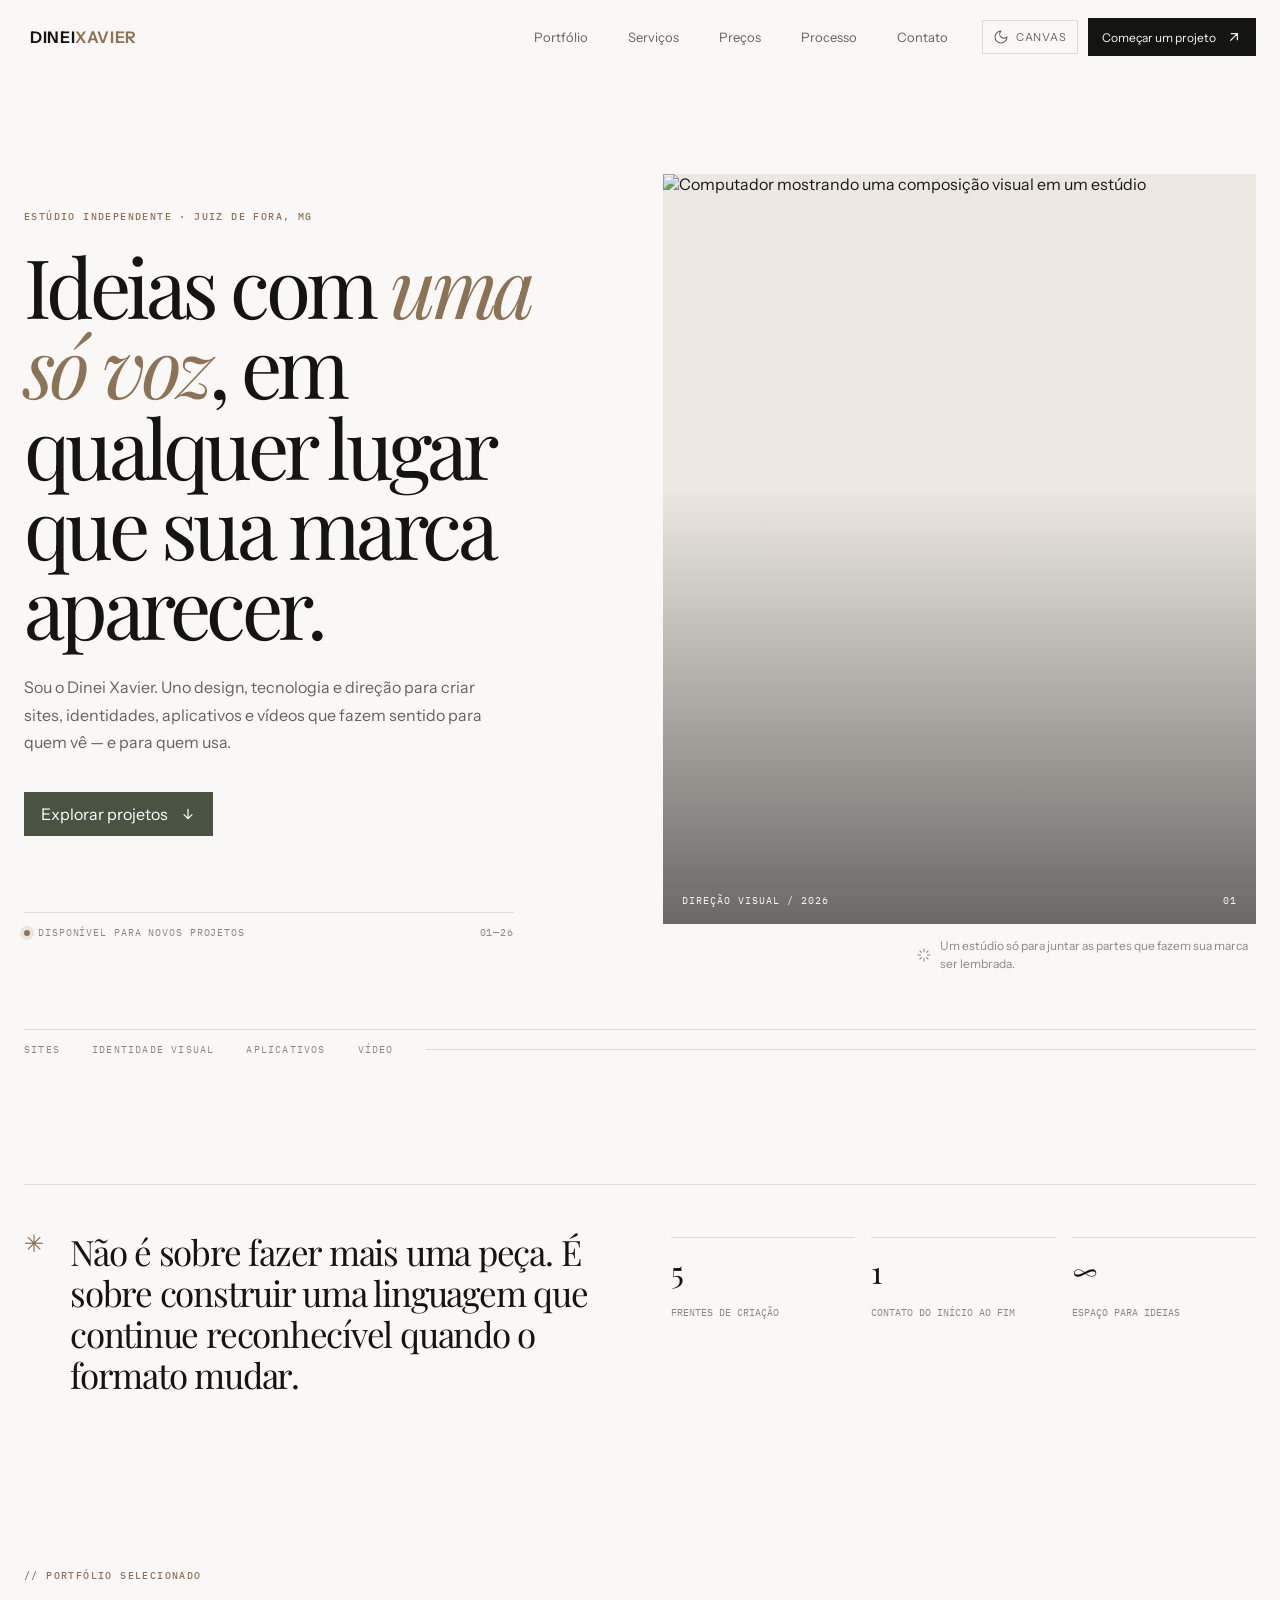
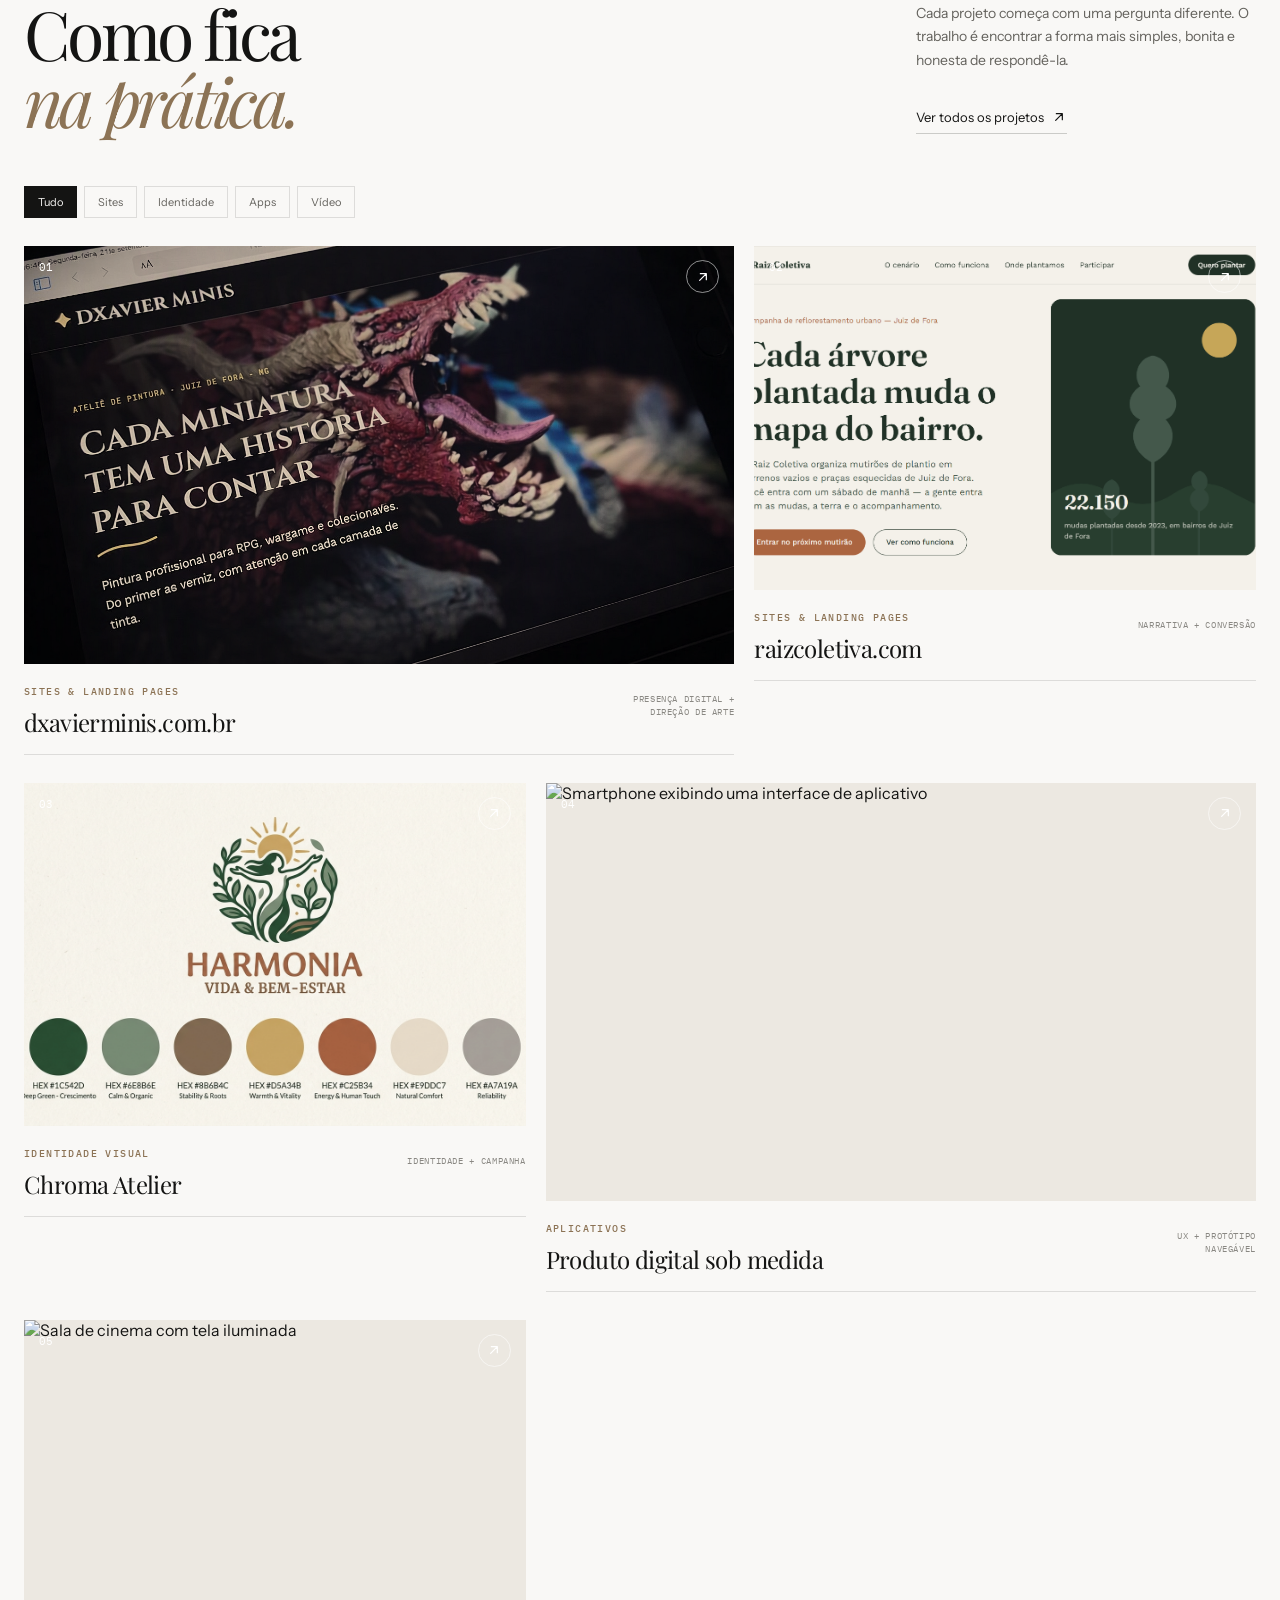
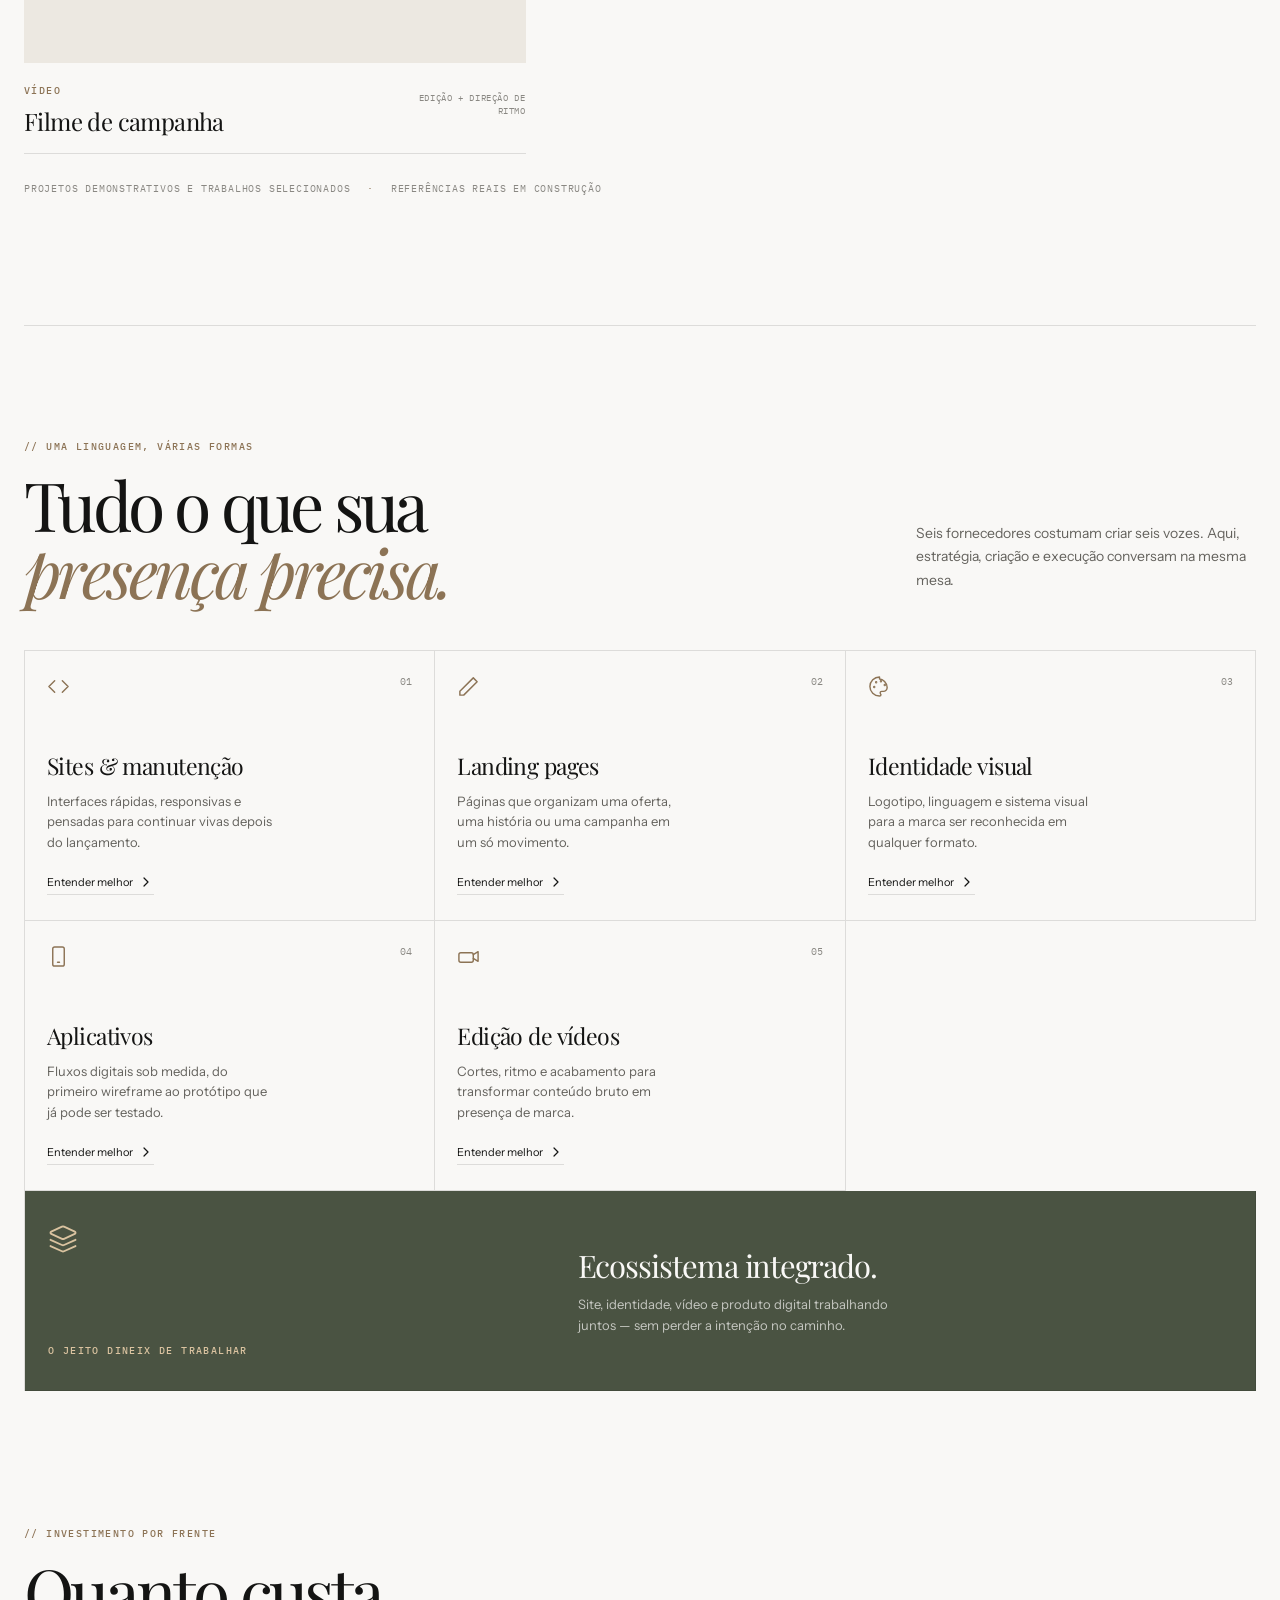
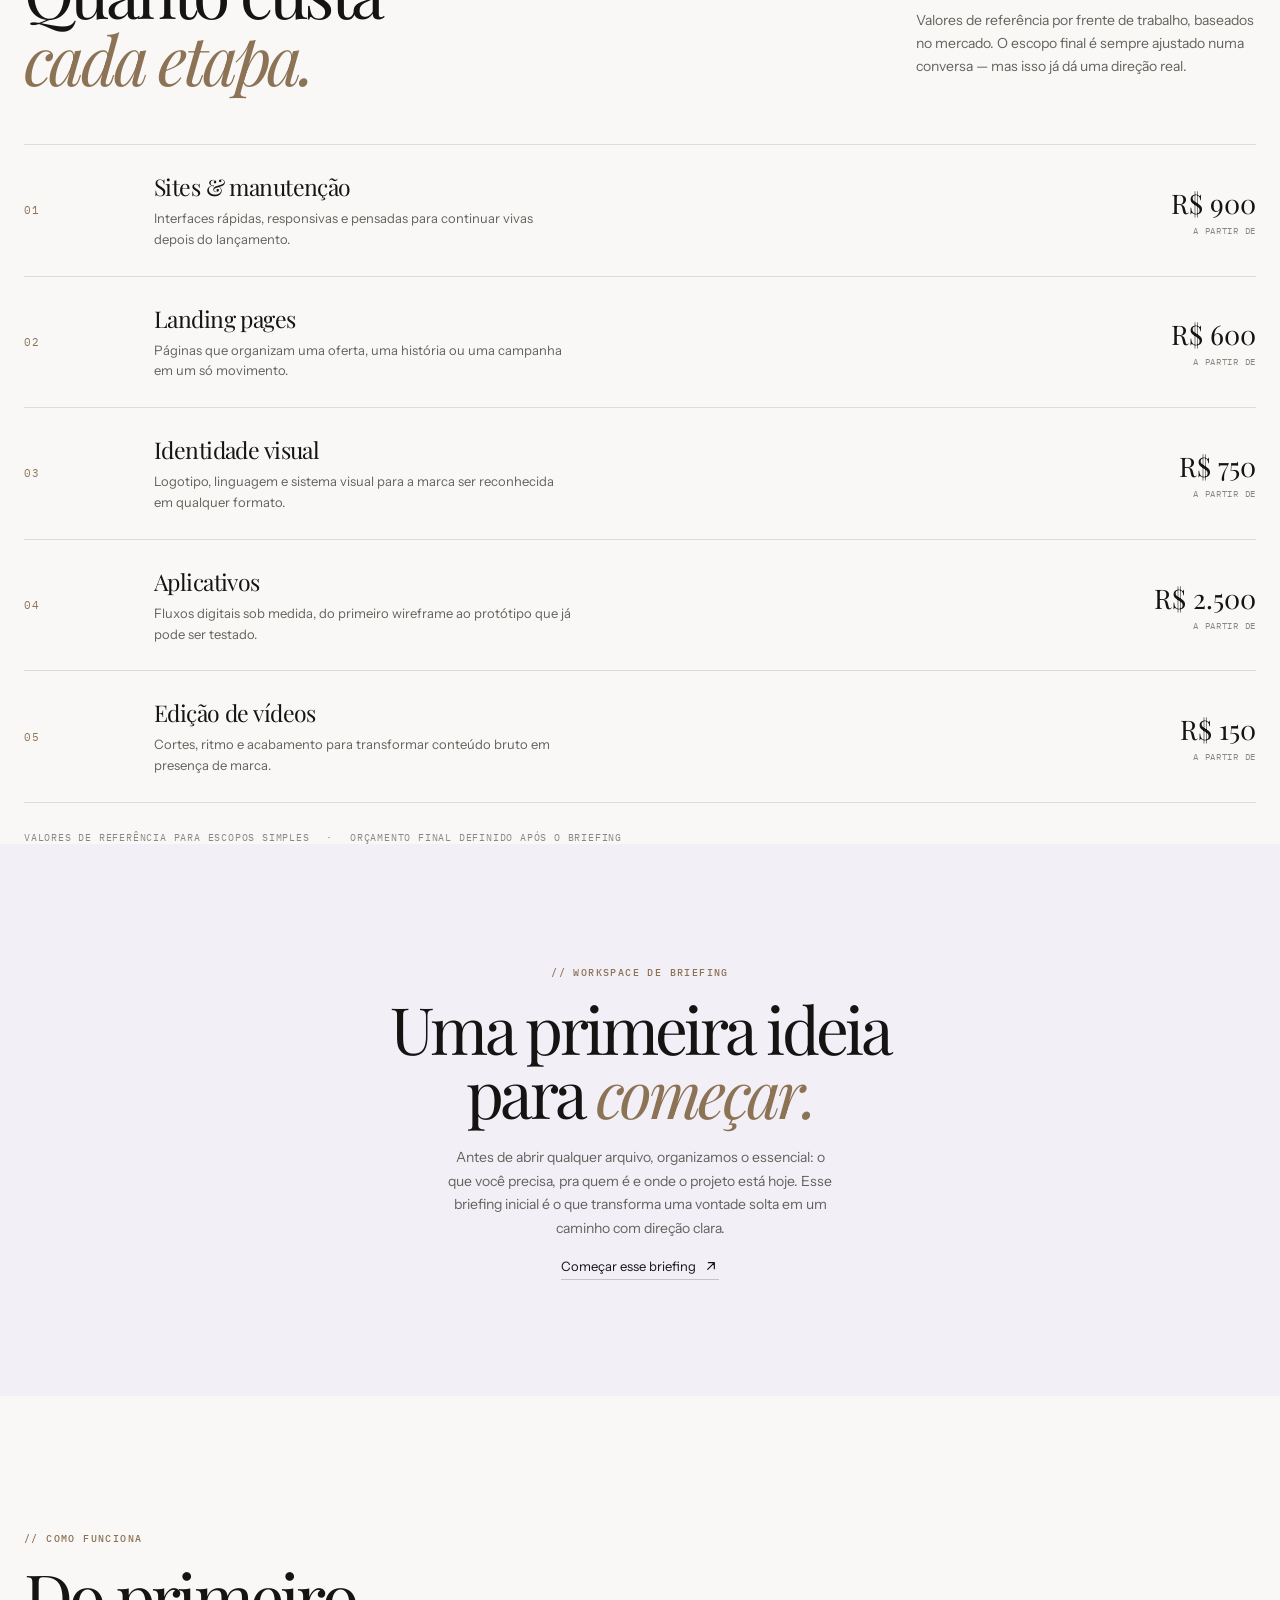
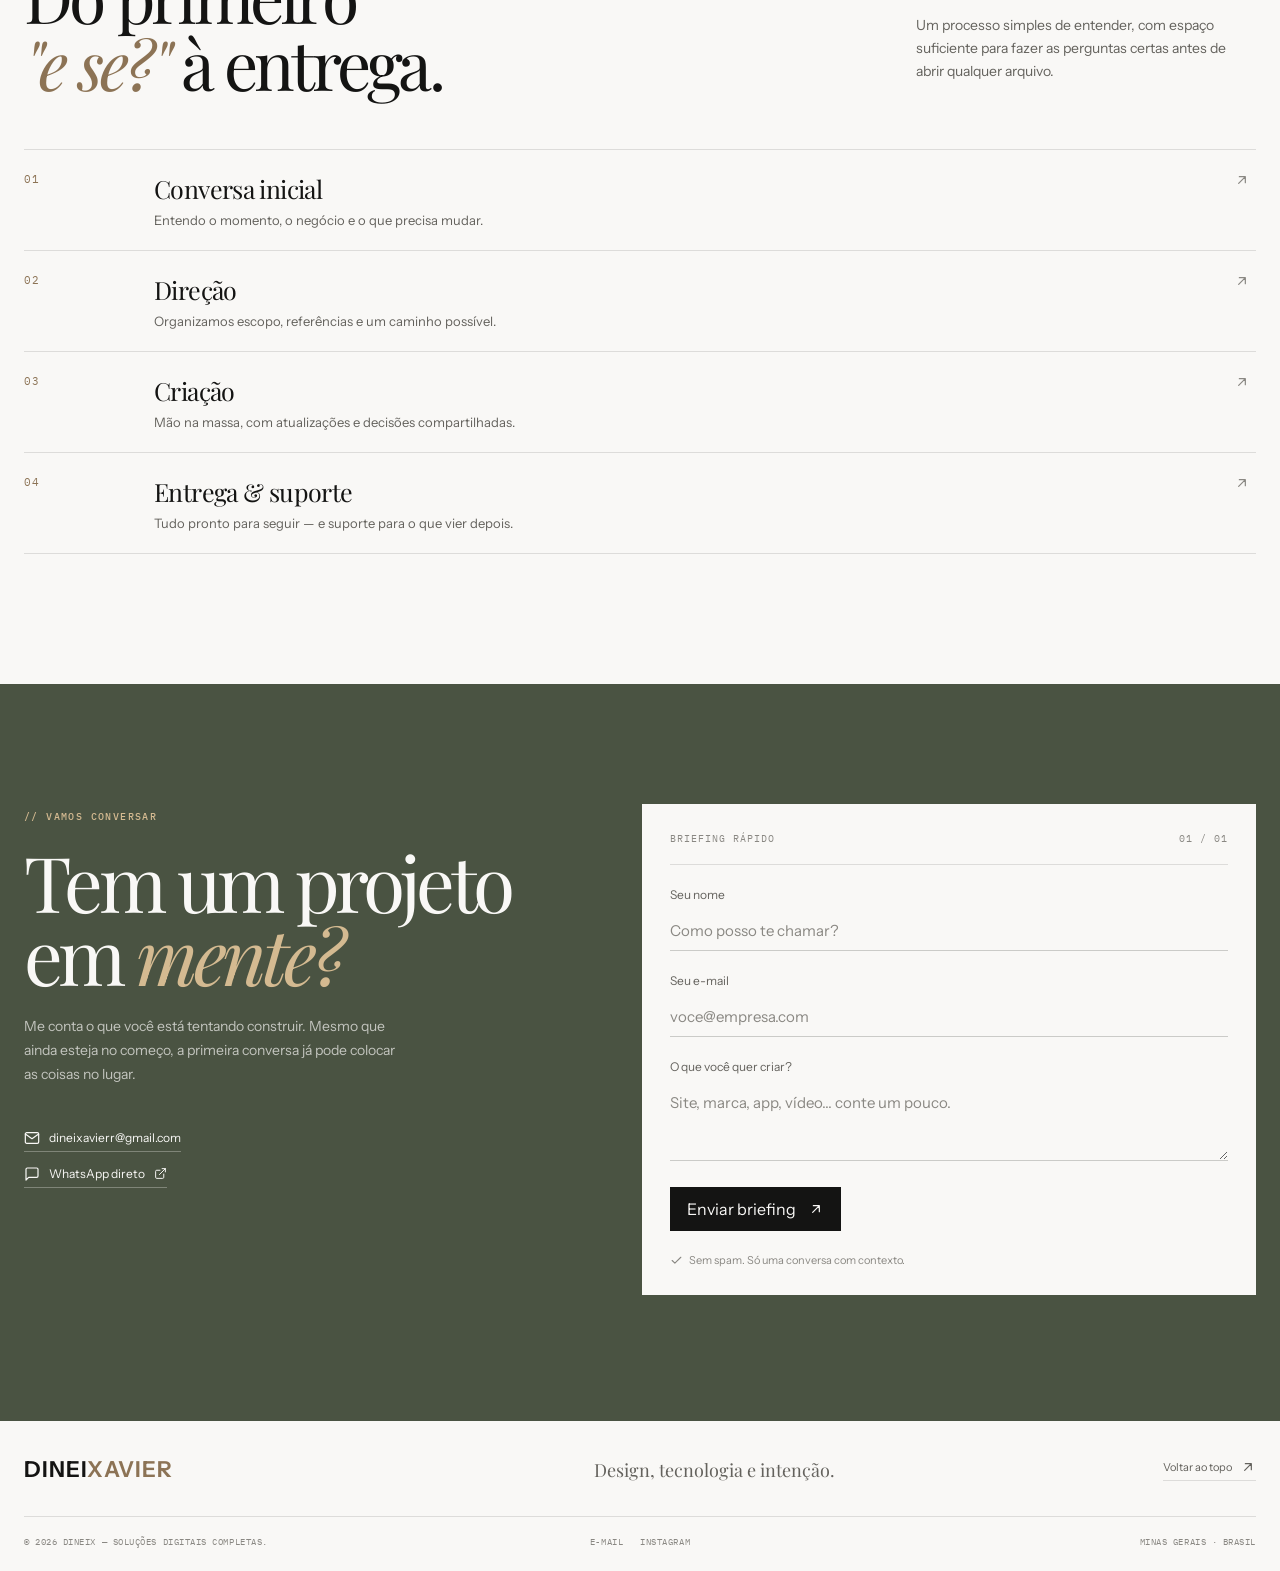
==== index.html @ 0c22b149 "add pricing section and update navigation" ====
<!doctype html>
<html lang="pt-BR">
<head>
  <meta charset="UTF-8" />
  <meta name="viewport" content="width=device-width, initial-scale=1.0" />
  <meta name="description" content="DINEIX — design, tecnologia e direção para marcas que querem uma só voz." />
  <title>DINEIX — Design, tecnologia e intenção</title>
  <link rel="preconnect" href="https://fonts.googleapis.com">
  <link rel="preconnect" href="https://fonts.gstatic.com" crossorigin>
  <link href="https://fonts.googleapis.com/css2?family=Playfair+Display:ital,wght@0,400..700;1,400..700&family=Instrument+Sans:wght@400..600&family=IBM+Plex+Mono:wght@400;500&display=swap" rel="stylesheet">
  <link rel="stylesheet" href="styles.css">
</head>
<body>

<div class="app-shell" id="app-shell" data-dark="false">

  <div class="toast-viewport" id="toast-viewport" aria-live="polite"></div>

  <header class="site-header" id="site-header">
    <div class="site-header-inner">
      <button class="brand-mark" data-scroll="inicio" aria-label="Voltar ao início">DINEI<span>XAVIER</span></button>

      <nav class="desktop-nav" aria-label="Navegação principal">
        <button data-scroll="portfolio">Portfólio</button>
        <button data-scroll="servicos">Serviços</button>
        <button data-scroll="precos">Preços</button>
        <button data-scroll="processo">Processo</button>
        <button data-scroll="contato">Contato</button>
      </nav>

      <div class="header-actions">
        <button class="theme-toggle" id="theme-toggle" aria-label="Alternar tema">
          <svg class="icon icon-moon" viewBox="0 0 24 24" fill="none" stroke="currentColor" stroke-width="1.6" stroke-linecap="round" stroke-linejoin="round"><path d="M12 3a6 6 0 0 0 9 9 9 9 0 1 1-9-9Z"/></svg>
          <svg class="icon icon-sun" viewBox="0 0 24 24" fill="none" stroke="currentColor" stroke-width="1.6" stroke-linecap="round" stroke-linejoin="round" hidden><circle cx="12" cy="12" r="4"/><path d="M12 2v2M12 20v2M4.9 4.9l1.4 1.4M17.7 17.7l1.4 1.4M2 12h2M20 12h2M4.9 19.1l1.4-1.4M17.7 6.3l1.4-1.4"/></svg>
          <span id="theme-label">Canvas</span>
        </button>
        <button class="header-cta" id="nav-cta-contact" data-scroll="contato">
          Começar um projeto
          <svg class="icon" viewBox="0 0 24 24" fill="none" stroke="currentColor" stroke-width="1.8" stroke-linecap="round" stroke-linejoin="round"><path d="M7 17 17 7M8 7h9v9"/></svg>
        </button>
        <button class="menu-toggle" id="menu-toggle" aria-expanded="false" aria-label="Abrir menu">
          <svg class="icon icon-menu" viewBox="0 0 24 24" fill="none" stroke="currentColor" stroke-width="1.8" stroke-linecap="round" stroke-linejoin="round"><path d="M4 6h16M4 12h16M4 18h16"/></svg>
          <svg class="icon icon-x" viewBox="0 0 24 24" fill="none" stroke="currentColor" stroke-width="1.8" stroke-linecap="round" stroke-linejoin="round" hidden><path d="M6 6l12 12M18 6 6 18"/></svg>
        </button>
      </div>
    </div>

    <nav class="mobile-nav" id="mobile-nav" hidden>
      <button data-scroll="portfolio">Portfólio</button>
      <button data-scroll="servicos">Serviços</button>
      <button data-scroll="precos">Preços</button>
      <button data-scroll="processo">Como funciona</button>
      <button data-scroll="contato">Contato</button>
    </nav>
  </header>

  <main>

    <!-- HERO -->
    <section class="hero-section" id="inicio">
      <div class="hero-grid">
        <div class="hero-copy reveal">
          <span class="section-kicker">Estúdio independente · Juiz de Fora, MG</span>
          <h1>Ideias com <em>uma só voz</em>, em qualquer lugar que sua marca aparecer.</h1>
          <p class="hero-lead">Sou o Dinei Xavier. Uno design, tecnologia e direção para criar sites, identidades, aplicativos e vídeos que fazem sentido para quem vê — e para quem usa.</p>
          <div class="hero-actions">
            <button class="button-primary" data-scroll="portfolio">
              Explorar projetos
              <svg class="icon" viewBox="0 0 24 24" fill="none" stroke="currentColor" stroke-width="1.8" stroke-linecap="round" stroke-linejoin="round"><path d="M12 5v14M6 13l6 6 6-6"/></svg>
            </button>
          </div>
          <div class="hero-meta">
            <div><span class="status-dot"></span>Disponível para novos projetos</div>
            <span>01—26</span>
          </div>
        </div>
        <div class="hero-visual reveal" style="transition-delay:.20s">
          <div class="visual-frame">
            <img src="https://images.pexels.com/photos/326514/pexels-photo-326514.jpeg?auto=compress&cs=tinysrgb&w=1600" alt="Computador mostrando uma composição visual em um estúdio">
            <div class="visual-overlay">
              <span>Direção visual / 2026</span>
              <span>01</span>
            </div>
          </div>
          <div class="hero-note">
            <svg class="icon" viewBox="0 0 24 24" fill="none" stroke="currentColor" stroke-width="1.6" stroke-linecap="round" stroke-linejoin="round"><path d="M12 3v4M12 17v4M3 12h4M17 12h4M6 6l2 2M16 16l2 2M18 6l-2 2M8 16l-2 2"/></svg>
            Um estúdio só para juntar as partes que fazem sua marca ser lembrada.
          </div>
        </div>
      </div>
      <div class="hero-bottom-line">
        <span>Sites</span><span>Identidade visual</span><span>Aplicativos</span><span>Vídeo</span>
        <span class="line-fill"></span>
      </div>
    </section>

    <!-- INTRO STRIP -->
    <section class="intro-strip">
      <div class="intro-statement reveal">
        <span class="statement-mark">✳</span>
        <p>Não é sobre fazer mais uma peça. É sobre construir uma linguagem que continue reconhecível quando o formato mudar.</p>
      </div>
      <div class="intro-facts reveal" style="transition-delay:.12s">
        <div><span>5</span> frentes de criação</div>
        <div><span>1</span> contato do início ao fim</div>
        <div><span>∞</span> espaço para ideias</div>
      </div>
    </section>

    <!-- PORTFÓLIO -->
    <section class="portfolio-section section-shell" id="portfolio">
      <div class="section-heading-row">
        <div class="reveal">
          <span class="section-kicker">// portfólio selecionado</span>
          <h2>Como fica<br><em>na prática.</em></h2>
        </div>
        <div class="section-heading-aside reveal" style="transition-delay:.4s">
          <p>Cada projeto começa com uma pergunta diferente. O trabalho é encontrar a forma mais simples, bonita e honesta de respondê-la.</p>
          <button class="text-action" id="portfolio-all-link">
            Ver todos os projetos
            <svg class="icon" viewBox="0 0 24 24" fill="none" stroke="currentColor" stroke-width="1.8" stroke-linecap="round" stroke-linejoin="round"><path d="M7 17 17 7M8 7h9v9"/></svg>
          </button>
        </div>
      </div>

      <div class="category-tabs" role="tablist" aria-label="Categorias do portfólio">
        <button class="is-active" data-category="all" role="tab" aria-selected="true">Tudo</button>
        <button data-category="sites" role="tab" aria-selected="false">Sites</button>
        <button data-category="identidade" role="tab" aria-selected="false">Identidade</button>
        <button data-category="apps" role="tab" aria-selected="false">Apps</button>
        <button data-category="video" role="tab" aria-selected="false">Vídeo</button>
      </div>

      <div class="portfolio-grid" id="portfolio-grid">

        <div class="portfolio-card-wrap portfolio-card-1 reveal" data-category="sites">
          <button class="portfolio-card"
            data-title="DXavier Minis" data-category-label="Sites & Landing Pages"
            data-summary="Uma vitrine digital com ritmo de galeria para um ateliê de pintura em miniatura."
            data-outcome="presença digital + direção de arte" data-number="01"
            data-image="imagens/site dxavierrminis.png"
            data-alt="site dxavierminis.com"
            data-link="https://www.dxavierminis.com.br">
            <div class="portfolio-image">
              <img src="imagens/imagem07.png" alt="site dxavierminis">
              <span class="portfolio-number">01</span>
              <span class="portfolio-open"><svg class="icon" viewBox="0 0 24 24" fill="none" stroke="currentColor" stroke-width="1.8" stroke-linecap="round" stroke-linejoin="round"><path d="M7 17 17 7M8 7h9v9"/></svg></span>
            </div>
            <div class="portfolio-card-info">
              <div><span class="card-eyebrow">Sites & Landing Pages</span><h3> <a href="https://www.dxavierminis.com.br" target="_blank">dxavierminis.com.br</a></h3></div>
              <p>presença digital + direção de arte</p>
            </div>
          </button>
        </div>

        <div class="portfolio-card-wrap portfolio-card-2 reveal" data-category="sites" style="transition-delay:.05s">
          <button class="portfolio-card"
            data-title="Raiz Coletiva" data-category-label="Sites & Landing Pages"
            data-summary="Campanha de reflorestamento urbano que organiza uma causa em uma ação clara."
            data-outcome="narrativa + conversão" data-number="02"
            data-image="imagens/imagem02.png"
            data-alt="Wireframe desenhado à mão sobre uma mesa"
            data-link="files/RAIZ_COLETIVA.html">
            <div class="portfolio-image">
              <img src="imagens/imagem02.png" alt="raiz coletiva">
              <span class="portfolio-number">02</span>
              <span class="portfolio-open"><svg class="icon" viewBox="0 0 24 24" fill="none" stroke="currentColor" stroke-width="1.8" stroke-linecap="round" stroke-linejoin="round"><path d="M7 17 17 7M8 7h9v9"/></svg></span>
            </div>
            <div class="portfolio-card-info">
              <div><span class="card-eyebrow">Sites & Landing Pages</span><h3> <a href="files/RAIZ_COLETIVA.html" target="_blank">raizcoletiva.com</a></h3></div>
              <p>narrativa + conversão</p>
            </div>
          </button>
        </div>

        <div class="portfolio-card-wrap portfolio-card-3 reveal" data-category="identidade" style="transition-delay:.1s">
          <button class="portfolio-card"
            data-title="Chroma Atelier" data-category-label="Identidade Visual"
            data-summary="Sistema de marca para um universo artesanal que precisava de cor, textura e direção."
            data-outcome="identidade + campanha" data-number="03"
            data-image="imagens/imagem04.jpg"
            data-alt="Mesa de trabalho com materiais de criação e paleta de cores">
            <div class="portfolio-image">
              <img src="imagens/imagem04.jpg" alt="Mesa de trabalho com materiais de criação e paleta de cores">
              <span class="portfolio-number">03</span>
              <span class="portfolio-open"><svg class="icon" viewBox="0 0 24 24" fill="none" stroke="currentColor" stroke-width="1.8" stroke-linecap="round" stroke-linejoin="round"><path d="M7 17 17 7M8 7h9v9"/></svg></span>
            </div>
            <div class="portfolio-card-info">
              <div><span class="card-eyebrow">Identidade Visual</span><h3>Chroma Atelier</h3></div>
              <p>identidade + campanha</p>
            </div>
          </button>
        </div>

        <div class="portfolio-card-wrap portfolio-card-4 reveal" data-category="apps" style="transition-delay:.15s">
          <button class="portfolio-card"
            data-title="Produto digital sob medida" data-category-label="Aplicativos"
            data-summary="Uma experiência mobile que transforma uma ideia em fluxo simples e possível de usar."
            data-outcome="UX + protótipo navegável" data-number="04"
            data-image="https://images.unsplash.com/photo-1512941937669-90a1b58e7e9c?auto=format&fit=crop&w=1400&q=85"
            data-alt="Smartphone exibindo uma interface de aplicativo">
            <div class="portfolio-image">
              <img src="https://images.unsplash.com/photo-1512941937669-90a1b58e7e9c?auto=format&fit=crop&w=1400&q=85" alt="Smartphone exibindo uma interface de aplicativo">
              <span class="portfolio-number">04</span>
              <span class="portfolio-open"><svg class="icon" viewBox="0 0 24 24" fill="none" stroke="currentColor" stroke-width="1.8" stroke-linecap="round" stroke-linejoin="round"><path d="M7 17 17 7M8 7h9v9"/></svg></span>
            </div>
            <div class="portfolio-card-info">
              <div><span class="card-eyebrow">Aplicativos</span><h3>Produto digital sob medida</h3></div>
              <p>UX + protótipo navegável</p>
            </div>
          </button>
        </div>

        <div class="portfolio-card-wrap portfolio-card-5 reveal" data-category="video" style="transition-delay:.2s">
          <button class="portfolio-card"
            data-title="Filme de campanha" data-category-label="Vídeo"
            data-summary="Edição com cadência editorial para apresentar uma marca sem parecer um anúncio."
            data-outcome="edição + direção de ritmo" data-number="05"
            data-image="https://images.unsplash.com/photo-1485846234645-a62644f84728?auto=format&fit=crop&w=1400&q=85"
            data-alt="Sala de cinema com tela iluminada">
            <div class="portfolio-image">
              <img src="https://images.unsplash.com/photo-1485846234645-a62644f84728?auto=format&fit=crop&w=1400&q=85" alt="Sala de cinema com tela iluminada">
              <span class="portfolio-number">05</span>
              <span class="portfolio-open"><svg class="icon" viewBox="0 0 24 24" fill="none" stroke="currentColor" stroke-width="1.8" stroke-linecap="round" stroke-linejoin="round"><path d="M7 17 17 7M8 7h9v9"/></svg></span>
            </div>
            <div class="portfolio-card-info">
              <div><span class="card-eyebrow">Vídeo</span><h3>Filme de campanha</h3></div>
              <p>edição + direção de ritmo</p>
            </div>
          </button>
        </div>

      </div>
      <div class="portfolio-footnote">Projetos demonstrativos e trabalhos selecionados <span>·</span> referências reais em construção</div>
    </section>

    <!-- SERVIÇOS -->
    <section class="services-section section-shell" id="servicos">
      <div class="section-heading-row services-heading">
        <div class="reveal">
          <span class="section-kicker">// uma linguagem, várias formas</span>
          <h2>Tudo o que sua<br><em>presença precisa.</em></h2>
        </div>
        <div class="section-heading-aside reveal" style="transition-delay:.1s">
          <p>Seis fornecedores costumam criar seis vozes. Aqui, estratégia, criação e execução conversam na mesma mesa.</p>
        </div>
      </div>

      <div class="services-grid">
        <div class="service-card">
          <div class="service-card-top">
            <svg class="icon icon-lg" viewBox="0 0 24 24" fill="none" stroke="currentColor" stroke-width="1.5" stroke-linecap="round" stroke-linejoin="round"><path d="m16 18 6-6-6-6M8 6l-6 6 6 6"/></svg>
            <span>01</span>
          </div>
          <h3>Sites & manutenção</h3>
          <p>Interfaces rápidas, responsivas e pensadas para continuar vivas depois do lançamento.</p>
          <button class="service-link">Entender melhor <svg class="icon" viewBox="0 0 24 24" fill="none" stroke="currentColor" stroke-width="1.8" stroke-linecap="round" stroke-linejoin="round"><path d="m9 6 6 6-6 6"/></svg></button>
        </div>
        <div class="service-card">
          <div class="service-card-top">
            <svg class="icon icon-lg" viewBox="0 0 24 24" fill="none" stroke="currentColor" stroke-width="1.5" stroke-linecap="round" stroke-linejoin="round"><path d="m17 3 4 4L7 21H3v-4Z"/></svg>
            <span>02</span>
          </div>
          <h3>Landing pages</h3>
          <p>Páginas que organizam uma oferta, uma história ou uma campanha em um só movimento.</p>
          <button class="service-link">Entender melhor <svg class="icon" viewBox="0 0 24 24" fill="none" stroke="currentColor" stroke-width="1.8" stroke-linecap="round" stroke-linejoin="round"><path d="m9 6 6 6-6 6"/></svg></button>
        </div>
        <div class="service-card">
          <div class="service-card-top">
            <svg class="icon icon-lg" viewBox="0 0 24 24" fill="none" stroke="currentColor" stroke-width="1.5" stroke-linecap="round" stroke-linejoin="round"><circle cx="13.5" cy="6.5" r=".5"/><circle cx="17.5" cy="10.5" r=".5"/><circle cx="8.5" cy="7.5" r=".5"/><circle cx="6.5" cy="12.5" r=".5"/><path d="M12 2a10 10 0 1 0 0 20c1 0 1.5-.5 1.5-1.3 0-.4-.15-.7-.4-1a1.9 1.9 0 0 1-.4-1.1c0-.8.7-1.5 1.6-1.5H16a4 4 0 0 0 4-4c0-5-4.5-9-8-9Z"/></svg>
            <span>03</span>
          </div>
          <h3>Identidade visual</h3>
          <p>Logotipo, linguagem e sistema visual para a marca ser reconhecida em qualquer formato.</p>
          <button class="service-link">Entender melhor <svg class="icon" viewBox="0 0 24 24" fill="none" stroke="currentColor" stroke-width="1.8" stroke-linecap="round" stroke-linejoin="round"><path d="m9 6 6 6-6 6"/></svg></button>
        </div>
        <div class="service-card">
          <div class="service-card-top">
            <svg class="icon icon-lg" viewBox="0 0 24 24" fill="none" stroke="currentColor" stroke-width="1.5" stroke-linecap="round" stroke-linejoin="round"><rect x="6" y="2" width="12" height="20" rx="2"/><path d="M11 18h2"/></svg>
            <span>04</span>
          </div>
          <h3>Aplicativos</h3>
          <p>Fluxos digitais sob medida, do primeiro wireframe ao protótipo que já pode ser testado.</p>
          <button class="service-link">Entender melhor <svg class="icon" viewBox="0 0 24 24" fill="none" stroke="currentColor" stroke-width="1.8" stroke-linecap="round" stroke-linejoin="round"><path d="m9 6 6 6-6 6"/></svg></button>
        </div>
        <div class="service-card">
          <div class="service-card-top">
            <svg class="icon icon-lg" viewBox="0 0 24 24" fill="none" stroke="currentColor" stroke-width="1.5" stroke-linecap="round" stroke-linejoin="round"><path d="M4 8h11a2 2 0 0 1 2 2v6a2 2 0 0 1-2 2H4a2 2 0 0 1-2-2v-6a2 2 0 0 1 2-2Z"/><path d="m17 10 5-3v10l-5-3"/></svg>
            <span>05</span>
          </div>
          <h3>Edição de vídeos</h3>
          <p>Cortes, ritmo e acabamento para transformar conteúdo bruto em presença de marca.</p>
          <button class="service-link">Entender melhor <svg class="icon" viewBox="0 0 24 24" fill="none" stroke="currentColor" stroke-width="1.8" stroke-linecap="round" stroke-linejoin="round"><path d="m9 6 6 6-6 6"/></svg></button>
        </div>

        <div class="ecosystem-card">
          <div>
            <svg class="icon icon-xl" viewBox="0 0 24 24" fill="none" stroke="currentColor" stroke-width="1.5" stroke-linecap="round" stroke-linejoin="round"><path d="m12.83 2.18a2 2 0 0 0-1.66 0L2.6 6.08a1 1 0 0 0 0 1.83l8.58 3.91a2 2 0 0 0 1.66 0l8.58-3.9a1 1 0 0 0 0-1.83Z"/><path d="m22 17.65-9.17 4.16a2 2 0 0 1-1.66 0L2 17.65M22 12.65l-9.17 4.16a2 2 0 0 1-1.66 0L2 12.65"/></svg>
            <span class="card-eyebrow">O jeito DINEIX de trabalhar</span>
          </div>
          <div>
            <h3>Ecossistema integrado.</h3>
            <p>Site, identidade, vídeo e produto digital trabalhando juntos — sem perder a intenção no caminho.</p>
          </div>
        </div>
      </div>
    </section>

    <!-- PREÇOS -->
    <section class="pricing-section section-shell" id="precos">
      <div class="section-heading-row">
        <div class="reveal">
          <span class="section-kicker">// investimento por frente</span>
          <h2>Quanto custa<br><em>cada etapa.</em></h2>
        </div>
        <div class="section-heading-aside reveal" style="transition-delay:.1s">
          <p>Valores de referência por frente de trabalho, baseados no mercado. O escopo final é sempre ajustado numa conversa — mas isso já dá uma direção real.</p>
        </div>
      </div>
      <div class="pricing-list">
        <div class="pricing-item reveal">
          <span class="pricing-number">01</span>
          <div><h3>Sites & manutenção</h3><p>Interfaces rápidas, responsivas e pensadas para continuar vivas depois do lançamento.</p></div>
          <div class="pricing-value"><strong>R$ 900</strong><span>a partir de</span></div>
        </div>
        <div class="pricing-item reveal" style="transition-delay:.05s">
          <span class="pricing-number">02</span>
          <div><h3>Landing pages</h3><p>Páginas que organizam uma oferta, uma história ou uma campanha em um só movimento.</p></div>
          <div class="pricing-value"><strong>R$ 600</strong><span>a partir de</span></div>
        </div>
        <div class="pricing-item reveal" style="transition-delay:.1s">
          <span class="pricing-number">03</span>
          <div><h3>Identidade visual</h3><p>Logotipo, linguagem e sistema visual para a marca ser reconhecida em qualquer formato.</p></div>
          <div class="pricing-value"><strong>R$ 750</strong><span>a partir de</span></div>
        </div>
        <div class="pricing-item reveal" style="transition-delay:.15s">
          <span class="pricing-number">04</span>
          <div><h3>Aplicativos</h3><p>Fluxos digitais sob medida, do primeiro wireframe ao protótipo que já pode ser testado.</p></div>
          <div class="pricing-value"><strong>R$ 2.500</strong><span>a partir de</span></div>
        </div>
        <div class="pricing-item reveal" style="transition-delay:.2s">
          <span class="pricing-number">05</span>
          <div><h3>Edição de vídeos</h3><p>Cortes, ritmo e acabamento para transformar conteúdo bruto em presença de marca.</p></div>
          <div class="pricing-value"><strong>R$ 150</strong><span>a partir de</span></div>
        </div>
      </div>
      <div class="portfolio-footnote">Valores de referência para escopos simples <span>·</span> orçamento final definido após o briefing</div>
    </section>

    <!-- WORKSPACE / BRIEFING -->
    <section class="workspace-section" id="workspace">
      <div class="workspace-shell section-shell">
        <div class="workspace-copy">
          <span class="section-kicker">// workspace de briefing</span>
          <h2>Uma primeira ideia<br>para <em>começar.</em></h2>
          <p>Antes de abrir qualquer arquivo, organizamos o essencial: o que você precisa, pra quem é e onde o projeto está hoje. Esse briefing inicial é o que transforma uma vontade solta em um caminho com direção clara.</p>
          <button class="text-action" data-scroll="contato">
            Começar esse briefing
            <svg class="icon" viewBox="0 0 24 24" fill="none" stroke="currentColor" stroke-width="1.8" stroke-linecap="round" stroke-linejoin="round"><path d="M7 17 17 7M8 7h9v9"/></svg>
          </button>
        </div>
      </div>
    </section>

    <!-- PROCESSO -->
    <section class="process-section section-shell" id="processo">
      <div class="section-heading-row">
        <div class="reveal">
          <span class="section-kicker">// como funciona</span>
          <h2>Do primeiro<br><em>"e se?"</em> à entrega.</h2>
        </div>
        <div class="section-heading-aside reveal" style="transition-delay:.1s">
          <p>Um processo simples de entender, com espaço suficiente para fazer as perguntas certas antes de abrir qualquer arquivo.</p>
        </div>
      </div>
      <div class="process-list">
        <div class="process-item reveal">
          <span class="process-number">01</span>
          <div><h3>Conversa inicial</h3><p>Entendo o momento, o negócio e o que precisa mudar.</p></div>
          <svg class="icon" viewBox="0 0 24 24" fill="none" stroke="currentColor" stroke-width="1.8" stroke-linecap="round" stroke-linejoin="round"><path d="M7 17 17 7M8 7h9v9"/></svg>
        </div>
        <div class="process-item reveal" style="transition-delay:.07s">
          <span class="process-number">02</span>
          <div><h3>Direção</h3><p>Organizamos escopo, referências e um caminho possível.</p></div>
          <svg class="icon" viewBox="0 0 24 24" fill="none" stroke="currentColor" stroke-width="1.8" stroke-linecap="round" stroke-linejoin="round"><path d="M7 17 17 7M8 7h9v9"/></svg>
        </div>
        <div class="process-item reveal" style="transition-delay:.14s">
          <span class="process-number">03</span>
          <div><h3>Criação</h3><p>Mão na massa, com atualizações e decisões compartilhadas.</p></div>
          <svg class="icon" viewBox="0 0 24 24" fill="none" stroke="currentColor" stroke-width="1.8" stroke-linecap="round" stroke-linejoin="round"><path d="M7 17 17 7M8 7h9v9"/></svg>
        </div>
        <div class="process-item reveal" style="transition-delay:.21s">
          <span class="process-number">04</span>
          <div><h3>Entrega & suporte</h3><p>Tudo pronto para seguir — e suporte para o que vier depois.</p></div>
          <svg class="icon" viewBox="0 0 24 24" fill="none" stroke="currentColor" stroke-width="1.8" stroke-linecap="round" stroke-linejoin="round"><path d="M7 17 17 7M8 7h9v9"/></svg>
        </div>
      </div>
    </section>

    <!-- CONTATO -->
    <section class="contact-section" id="contato">
      <div class="contact-grid section-shell">
        <div class="contact-copy reveal">
          <span class="section-kicker">// vamos conversar</span>
          <h2>Tem um projeto<br>em <em>mente?</em></h2>
          <p>Me conta o que você está tentando construir. Mesmo que ainda esteja no começo, a primeira conversa já pode colocar as coisas no lugar.</p>
          <div class="contact-direct">
            <a href="mailto:dineixavierr@gmail.com"><svg class="icon" viewBox="0 0 24 24" fill="none" stroke="currentColor" stroke-width="1.8" stroke-linecap="round" stroke-linejoin="round"><rect x="2" y="4" width="20" height="16" rx="2"/><path d="m22 6-10 7L2 6"/></svg> dineixavierr@gmail.com</a>
            <a href="https://wa.me/5532984180744" target="_blank" rel="noreferrer"><svg class="icon" viewBox="0 0 24 24" fill="none" stroke="currentColor" stroke-width="1.8" stroke-linecap="round" stroke-linejoin="round"><path d="M21 15a2 2 0 0 1-2 2H7l-4 4V5a2 2 0 0 1 2-2h14a2 2 0 0 1 2 2Z"/></svg> WhatsApp direto <svg class="icon icon-sm" viewBox="0 0 24 24" fill="none" stroke="currentColor" stroke-width="1.8" stroke-linecap="round" stroke-linejoin="round"><path d="M18 13v6a2 2 0 0 1-2 2H5a2 2 0 0 1-2-2V8a2 2 0 0 1 2-2h6M15 3h6v6M10 14 21 3"/></svg></a>
          </div>
        </div>
        <div class="contact-form-wrap reveal" style="transition-delay:.12s">
          <form class="contact-form" id="contact-form">
            <div class="form-heading"><span>Briefing rápido</span><span>01 / 01</span></div>
            <label for="contact-name">Seu nome
              <input id="contact-name" placeholder="Como posso te chamar?" required>
            </label>
            <label for="contact-email">Seu e-mail
              <input id="contact-email" type="email" placeholder="voce@empresa.com" required>
            </label>
            <label for="contact-message">O que você quer criar?
              <textarea id="contact-message" placeholder="Site, marca, app, vídeo... conte um pouco." required></textarea>
            </label>
            <button type="submit" class="form-submit">Enviar briefing <svg class="icon" viewBox="0 0 24 24" fill="none" stroke="currentColor" stroke-width="1.8" stroke-linecap="round" stroke-linejoin="round"><path d="M7 17 17 7M8 7h9v9"/></svg></button>
            <span class="form-footnote"><svg class="icon icon-sm" viewBox="0 0 24 24" fill="none" stroke="currentColor" stroke-width="2" stroke-linecap="round" stroke-linejoin="round"><path d="M20 6 9 17l-5-5"/></svg> Sem spam. Só uma conversa com contexto.</span>
          </form>
        </div>
      </div>
    </section>

  </main>

  <footer class="site-footer">
    <div class="footer-top">
      <span class="footer-brand">DINEI<span>XAVIER</span></span>
      <p class="footer-tagline">Design, tecnologia e intenção.</p>
      <button class="back-to-top" data-scroll="inicio">Voltar ao topo <svg class="icon" viewBox="0 0 24 24" fill="none" stroke="currentColor" stroke-width="1.8" stroke-linecap="round" stroke-linejoin="round"><path d="M7 17 17 7M8 7h9v9"/></svg></button>
    </div>
    <div class="footer-bottom">
      <span>© 2026 DINEIX — Soluções digitais completas.</span>
      <div>
        <a href="mailto:dineixavierr@gmail.com">E-mail</a>
        <a href="https://www.instagram.com" target="_blank" rel="noreferrer">Instagram</a>
      </div>
      <span>Minas Gerais · Brasil</span>
    </div>
  </footer>

  <!-- LIGHTBOX: IMAGEM DO PROJETO -->
  <div class="dialog-overlay" id="image-dialog-overlay" hidden>
    <div class="dialog image-dialog" role="dialog" aria-modal="true">
      <button class="dialog-close" data-close="image-dialog-overlay" aria-label="Fechar">
        <svg class="icon" viewBox="0 0 24 24" fill="none" stroke="currentColor" stroke-width="1.8" stroke-linecap="round" stroke-linejoin="round"><path d="M6 6l12 12M18 6 6 18"/></svg>
      </button>
      <img id="image-dialog-image" src="" alt="">
    </div>
  </div>

</div>

<script src="script.js"></script>
</body>
</html>
---- styles.css ----
/* ===== Reset & base ===== */
* { box-sizing: border-box; }
html { scroll-behavior: smooth; }
body { margin: 0; font-family: 'Instrument Sans', sans-serif; }
button, input, textarea { font: inherit; }
button { cursor: pointer; }
a { color: inherit; text-decoration: none; }
img { max-width: 100%; }
:root { color-scheme: light; }

.icon { width: 16px; height: 16px; flex-shrink: 0; }
.icon-sm { width: 13px; height: 13px; }
.icon-lg { width: 23px; height: 23px; }
.icon-xl { width: 30px; height: 30px; }

/* ===== Reveal on scroll ===== */
.reveal { opacity: 0; transform: translateY(22px); transition: opacity .65s cubic-bezier(.16,1,.3,1), transform .65s cubic-bezier(.16,1,.3,1); }
.reveal.is-visible { opacity: 1; transform: translateY(0); }

/* ===== Theme tokens ===== */
.app-shell {
  --page: #f9f8f6; --ink: #141413; --copy: #64625d; --muted-copy: #8a8883;
  --line: rgba(20, 20, 19, 0.12); --line-strong: rgba(20, 20, 19, 0.2);
  --paper: #ffffff; --soft: #f2eff7; --sand: #ece8e1;
  --accent: #8c7355; --accent-deep: #4a5342;
  min-height: 100vh; background: var(--page); color: var(--ink);
  transition: background 450ms ease, color 450ms ease;
}
.app-shell.theme-dark {
  --page: #121211; --ink: #f4f3ef; --copy: #b2aea6; --muted-copy: #8a8883;
  --line: rgba(244, 243, 239, 0.14); --line-strong: rgba(244, 243, 239, 0.26);
  --paper: #1a1a18; --soft: #20201d; --sand: #292923;
  --accent: #c3a67e; --accent-deep: #a4b49c;
}
.app-shell.theme-dark #app-shell,
.app-shell.theme-dark { color-scheme: dark; }

/* ===== Header ===== */
.site-header { position: fixed; inset: 0 0 auto; z-index: 40; background: color-mix(in srgb, var(--page) 82%, transparent); border-bottom: 1px solid transparent; backdrop-filter: blur(18px); transition: background 350ms ease, border-color 350ms ease; }
.site-header:hover, .site-header.is-open { border-color: var(--line); }
.site-header-inner { width: min(1240px, calc(100% - 48px)); margin: 0 auto; min-height: 74px; display: flex; align-items: center; justify-content: space-between; gap: 28px; }
.brand-mark, .footer-brand { border: 0; background: transparent; color: var(--ink); font-weight: 650; font-size: 16px; letter-spacing: .04em; white-space: nowrap; }
.brand-mark span, .footer-brand span { color: var(--accent); }
.desktop-nav { display: flex; align-items: center; gap: 28px; margin-left: auto; }
.desktop-nav button, .mobile-nav button { border: 0; background: transparent; color: var(--copy); font-size: 13px; transition: color 220ms ease, transform 220ms ease; }
.desktop-nav button:hover, .mobile-nav button:hover { color: var(--ink); transform: translateY(-1px); }
.header-actions { display: flex; align-items: center; gap: 10px; }
.theme-toggle, .menu-toggle { display: inline-flex; align-items: center; justify-content: center; gap: 7px; border: 1px solid var(--line); background: transparent; color: var(--copy); padding: 8px 10px; font-size: 11px; letter-spacing: .08em; text-transform: uppercase; transition: border-color 220ms ease, color 220ms ease, transform 220ms ease; }
.theme-toggle:hover, .menu-toggle:hover { border-color: var(--accent); color: var(--ink); transform: translateY(-1px); }
.header-cta { display: inline-flex; align-items: center; justify-content: center; height: 38px; border: 0; border-radius: 0; padding: 0 14px; background: var(--ink); color: var(--page); font-size: 12px; gap: 10px; }
.header-cta:hover { background: var(--accent-deep); color: #fff; }
.menu-toggle { display: none; padding: 9px; }
.mobile-nav { display: flex; flex-direction: column; padding: 4px 24px 22px; border-top: 1px solid var(--line); overflow: hidden; }
.mobile-nav button { text-align: left; padding: 14px 0; border-bottom: 1px solid var(--line); }
.mobile-nav[hidden] { display: none; }

/* ===== Hero ===== */
.hero-section, .section-shell { width: min(1240px, calc(100% - 48px)); margin: 0 auto; }
.hero-section { padding: 174px 0 28px; }
.hero-grid { display: grid; grid-template-columns: minmax(0, .95fr) minmax(390px, 1.05fr); gap: clamp(40px, 8vw, 126px); align-items: end; }
.hero-copy { padding-bottom: 34px; }
.section-kicker, .card-eyebrow { display: inline-block; color: var(--accent); font-family: 'IBM Plex Mono', monospace; font-size: 10px; font-weight: 500; letter-spacing: .14em; text-transform: uppercase; }
.hero-copy h1 { max-width: 680px; margin: 21px 0 28px; font-family: 'Playfair Display', Georgia, serif; font-size: clamp(44px, 6.4vw, 88px); font-weight: 400; line-height: .98; letter-spacing: -.055em; }
h1 em, h2 em { color: var(--accent); font-style: italic; font-weight: 400; }
.hero-lead { max-width: 490px; color: var(--copy); font-size: 16px; line-height: 1.7; }
.hero-actions { display: flex; align-items: center; gap: 25px; margin-top: 36px; flex-wrap: wrap; }
.button-primary, .workspace-button, .form-submit { display: inline-flex; align-items: center; justify-content: center; border: 0; border-radius: 0; background: var(--accent-deep); color: #fff; min-height: 44px; padding: 0 17px; gap: 12px; transition: background 220ms ease, transform 220ms ease; }
.button-primary:hover, .workspace-button:hover, .form-submit:hover { background: var(--accent); color: #fff; transform: translateY(-2px); }
.text-action { display: inline-flex; align-items: center; gap: 7px; padding: 0 0 5px; border: 0; border-bottom: 1px solid var(--line-strong); background: transparent; color: var(--ink); font-size: 13px; transition: gap 220ms ease, color 220ms ease, border-color 220ms ease; }
.text-action:hover { gap: 12px; color: var(--accent); border-color: var(--accent); }
.hero-meta { display: flex; justify-content: space-between; max-width: 490px; margin-top: 76px; padding-top: 13px; border-top: 1px solid var(--line); color: var(--muted-copy); font-family: 'IBM Plex Mono', monospace; font-size: 10px; letter-spacing: .09em; text-transform: uppercase; }
.hero-meta div { display: inline-flex; align-items: center; gap: 8px; }
.status-dot { display: inline-block; width: 6px; height: 6px; border-radius: 50%; background: var(--accent); box-shadow: 0 0 0 4px color-mix(in srgb, var(--accent) 14%, transparent); }
.hero-visual { position: relative; }
.visual-frame { position: relative; min-height: 750px; overflow: hidden; background: var(--sand); }
.visual-frame::after { content: ''; position: absolute; inset: 0; background: linear-gradient(180deg, transparent 42%, rgba(20, 20, 19, .6) 100%); pointer-events: none; }
.visual-frame img { width: 100%; height: 750px; display: block; object-fit: cover; filter: saturate(.75) contrast(.96); transition: transform 850ms cubic-bezier(.16,1,.3,1), filter 450ms ease; }
.visual-frame:hover img { transform: scale(1.035); filter: saturate(.95) contrast(1); }
.visual-overlay { position: absolute; inset: auto 19px 17px; z-index: 1; display: flex; justify-content: space-between; color: #f9f8f6; font-family: 'IBM Plex Mono', monospace; font-size: 10px; letter-spacing: .1em; text-transform: uppercase; }
.hero-note { display: flex; align-items: center; gap: 8px; margin: 13px 0 0 auto; width: min(340px, 100%); color: var(--muted-copy); font-size: 12px; line-height: 1.5; }
.hero-bottom-line { display: flex; align-items: center; gap: 32px; margin-top: 56px; border-top: 1px solid var(--line); color: var(--muted-copy); font-family: 'IBM Plex Mono', monospace; font-size: 10px; letter-spacing: .12em; padding-top: 13px; text-transform: uppercase; }
.line-fill { height: 1px; flex: 1; background: var(--line); }

/* ===== Intro strip ===== */
.intro-strip { display: grid; grid-template-columns: 1.05fr .95fr; width: min(1240px, calc(100% - 48px)); margin: 100px auto 0; padding: 47px 0 105px; border-top: 1px solid var(--line); }
.intro-statement { display: flex; gap: 26px; max-width: 585px; }
.statement-mark { color: var(--accent); font-size: 24px; line-height: 1; }
.intro-statement p { margin: 0; font-family: 'Playfair Display', Georgia, serif; font-size: clamp(23px, 3vw, 35px); line-height: 1.17; letter-spacing: -.035em; }
.intro-facts { display: grid; align-content: start; grid-template-columns: repeat(3, 1fr); gap: 16px; padding-top: 5px; }
.intro-facts div { padding-top: 10px; border-top: 1px solid var(--line); color: var(--muted-copy); font-family: 'IBM Plex Mono', monospace; font-size: 10px; line-height: 1.5; text-transform: uppercase; }
.intro-facts span { display: block; margin-bottom: 10px; color: var(--ink); font-family: 'Playfair Display', Georgia, serif; font-size: 31px; letter-spacing: -.03em; text-transform: none; }

/* ===== Portfólio ===== */
.portfolio-section { padding: 62px 0 130px; }
.section-heading-row { display: grid; grid-template-columns: 1.1fr .9fr; gap: 50px; align-items: end; margin-bottom: 52px; }
.section-heading-row h2 { margin: 17px 0 0; font-family: 'Playfair Display', Georgia, serif; font-size: clamp(42px, 5.3vw, 73px); font-weight: 400; line-height: .99; letter-spacing: -.055em; }
.section-heading-aside { max-width: 340px; justify-self: end; color: var(--copy); font-size: 14px; line-height: 1.65; }
.section-heading-aside .text-action { margin-top: 21px; }
.category-tabs { display: flex; flex-wrap: wrap; gap: 7px; margin-bottom: 28px; }
.category-tabs button { border: 1px solid var(--line); background: transparent; color: var(--copy); padding: 8px 13px; font-size: 11px; transition: background 230ms ease, border-color 230ms ease, color 230ms ease, transform 230ms ease; }
.category-tabs button:hover { border-color: var(--accent); color: var(--ink); transform: translateY(-1px); }
.category-tabs button.is-active { border-color: var(--ink); background: var(--ink); color: var(--page); }
.portfolio-grid { display: grid; grid-template-columns: repeat(12, 1fr); gap: 28px 20px; }
.portfolio-card-wrap { grid-column: span 4; }
.portfolio-card-wrap[hidden] { display: none; }
.portfolio-card-1, .portfolio-card-4 { grid-column: span 7; }
.portfolio-card-2, .portfolio-card-3, .portfolio-card-5 { grid-column: span 5; }
.portfolio-card { width: 100%; border: 0; padding: 0; background: transparent; color: var(--ink); text-align: left; }
.portfolio-image { position: relative; overflow: hidden; background: var(--sand); aspect-ratio: 1.46; }
.portfolio-card-1 .portfolio-image, .portfolio-card-4 .portfolio-image { aspect-ratio: 1.7; }
.portfolio-image img { width: 100%; height: 100%; display: block; object-fit: cover; filter: saturate(.73); transition: transform 750ms cubic-bezier(.16,1,.3,1), filter 450ms ease; }
.portfolio-card:hover .portfolio-image img { transform: scale(1.055); filter: saturate(1); }
.portfolio-number, .portfolio-open { position: absolute; z-index: 1; top: 14px; color: white; font-family: 'IBM Plex Mono', monospace; font-size: 11px; }
.portfolio-number { left: 15px; }
.portfolio-open { right: 15px; display: grid; place-items: center; width: 33px; height: 33px; border: 1px solid rgba(255,255,255,.55); border-radius: 50%; transition: background 220ms ease, transform 220ms ease; }
.portfolio-card:hover .portfolio-open { background: var(--accent); border-color: var(--accent); transform: rotate(12deg); }
.portfolio-card-info { display: flex; justify-content: space-between; gap: 18px; padding: 15px 0 0; border-bottom: 1px solid var(--line); padding-bottom: 16px; }
.portfolio-card-info h3 { margin: 7px 0 0; font-family: 'Playfair Display', Georgia, serif; font-size: 24px; font-weight: 400; letter-spacing: -.025em; }
.portfolio-card-info p { max-width: 120px; margin: 13px 0 0; color: var(--muted-copy); font-family: 'IBM Plex Mono', monospace; font-size: 9px; line-height: 1.45; letter-spacing: .07em; text-align: right; text-transform: uppercase; }
.portfolio-footnote { margin-top: 28px; color: var(--muted-copy); font-family: 'IBM Plex Mono', monospace; font-size: 10px; letter-spacing: .08em; text-transform: uppercase; }
.portfolio-footnote span { margin: 0 10px; color: var(--accent); }

/* ===== Serviços ===== */
.services-section { padding: 108px 0 130px; border-top: 1px solid var(--line); }
.services-heading { margin-bottom: 44px; }
.services-grid { display: grid; grid-template-columns: repeat(6, 1fr); border-top: 1px solid var(--line); border-left: 1px solid var(--line); }
.service-card { display: flex; flex-direction: column; grid-column: span 2; min-height: 270px; padding: 24px 22px; border: 0; border-right: 1px solid var(--line); border-bottom: 1px solid var(--line); background: transparent; transition: background 280ms ease, transform 280ms ease; }
.service-card:hover { background: color-mix(in srgb, var(--soft) 62%, transparent); transform: translateY(-3px); }
.service-card-top { display: flex; align-items: start; justify-content: space-between; color: var(--accent); }
.service-card-top span { color: var(--muted-copy); font-family: 'IBM Plex Mono', monospace; font-size: 10px; }
.service-card h3 { margin: 52px 0 10px; font-family: 'Playfair Display', Georgia, serif; font-size: 23px; font-weight: 400; letter-spacing: -.025em; }
.service-card p { max-width: 225px; margin: 0; color: var(--copy); font-size: 13px; line-height: 1.6; }
.service-link { display: inline-flex; align-items: center; gap: 5px; margin-top: 21px; border: 0; border-bottom: 1px solid var(--line); background: transparent; color: var(--ink); padding: 0 0 4px; font-size: 11px; transition: color 220ms ease, gap 220ms ease; align-self: flex-start; }
.service-link:hover { gap: 9px; color: var(--accent); }
.ecosystem-card { grid-column: span 6; display: grid; grid-template-columns: .8fr 1fr auto; align-items: center; gap: 30px; min-height: 200px; padding: 33px 23px; border: 0; border-right: 1px solid var(--line); border-bottom: 1px solid var(--line); background: var(--accent-deep); color: #f9f8f6; transition: transform 280ms ease, box-shadow 280ms ease; }
.ecosystem-card:hover { transform: translateY(-3px); box-shadow: 0 18px 40px rgba(0,0,0,.25); }
.ecosystem-card > div:first-child { display: flex; flex-direction: column; gap: 28px; align-self: stretch; justify-content: space-between; color: #dac3a0; }
.ecosystem-card .card-eyebrow { color: #dac3a0; }
.ecosystem-card h3 { margin: 0 0 8px; font-family: 'Playfair Display', Georgia, serif; font-size: 31px; font-weight: 400; letter-spacing: -.035em; }
.ecosystem-card p { max-width: 320px; margin: 0; color: rgba(249,248,246,.7); font-size: 13px; line-height: 1.6; }
.ecosystem-action { display: inline-flex; align-items: center; gap: 8px; border: 0; border-bottom: 1px solid rgba(249,248,246,.4); background: transparent; color: #f9f8f6; padding: 0 0 7px; font-size: 12px; white-space: nowrap; transition: gap 220ms ease, border-color 220ms ease; }
.ecosystem-action:hover { gap: 13px; border-color: #dac3a0; }

/* ===== Workspace / calculadora ===== */
.workspace-section { padding: 116px 0; background: var(--soft); }
.workspace-shell { display: grid; grid-template-columns: 1fr; justify-items: center; text-align: center; max-width: 640px; margin: 0 auto; }
.workspace-copy > p { max-width: 460px; margin-left: auto; margin-right: auto; }
.workspace-copy h2 { margin: 16px 0 22px; font-family: 'Playfair Display', Georgia, serif; font-size: clamp(43px, 5.1vw, 70px); font-weight: 400; line-height: .98; letter-spacing: -.055em; }
.workspace-copy > p { max-width: 390px; color: var(--copy); font-size: 14px; line-height: 1.7; }
.workspace-note { display: flex; align-items: center; justify-content: center; gap: 10px; margin-top: 28px; color: var(--muted-copy); font-family: 'IBM Plex Mono', monospace; font-size: 9px; letter-spacing: .06em; text-transform: uppercase; }
.workspace-panel { padding: 28px; border: 1px solid var(--line); background: var(--page); box-shadow: 0 24px 70px rgba(20,20,19,.08); }
.workspace-panel-head { display: flex; justify-content: space-between; margin-bottom: 35px; color: var(--accent); }
.workspace-panel-head h3 { margin: 8px 0 0; color: var(--ink); font-family: 'Playfair Display', Georgia, serif; font-size: 28px; font-weight: 400; }
.workspace-control { margin-bottom: 32px; }
.control-label { display: flex; justify-content: space-between; align-items: center; margin-bottom: 13px; color: var(--copy); font-family: 'IBM Plex Mono', monospace; font-size: 10px; letter-spacing: .08em; text-transform: uppercase; }
.control-label strong { color: var(--ink); font-family: 'Playfair Display', Georgia, serif; font-size: 22px; font-weight: 400; letter-spacing: 0; text-transform: none; }
.control-hint { color: var(--muted-copy); }
.workspace-control input[type="range"] { width: 100%; accent-color: var(--accent); }
.style-options { display: flex; flex-wrap: wrap; gap: 7px; }
.style-options button { border: 1px solid var(--line); background: transparent; color: var(--copy); padding: 10px 12px; font-size: 11px; transition: background 220ms ease, color 220ms ease, border-color 220ms ease; }
.style-options button.is-active, .style-options button:hover { border-color: var(--ink); background: var(--ink); color: var(--page); }
.workspace-result { display: flex; flex-direction: column; margin: 8px 0 22px; padding: 18px 0; border-top: 1px solid var(--line); border-bottom: 1px solid var(--line); }
.workspace-result span { color: var(--muted-copy); font-family: 'IBM Plex Mono', monospace; font-size: 9px; letter-spacing: .09em; text-transform: uppercase; }
.workspace-result strong { margin: 5px 0 3px; color: var(--ink); font-family: 'Playfair Display', Georgia, serif; font-size: 42px; font-weight: 400; letter-spacing: -.04em; }
.workspace-result span:last-child { font-family: inherit; font-size: 11px; letter-spacing: 0; text-transform: none; }
.workspace-button { width: 100%; }

/* ===== Processo ===== */
.process-section { padding: 130px 0; }
.process-list { border-top: 1px solid var(--line); }
.process-item { display: grid; grid-template-columns: 100px 1fr 22px; gap: 30px; align-items: start; padding: 22px 0; border-bottom: 1px solid var(--line); transition: padding 260ms ease, color 260ms ease; }
.process-item:hover { padding-left: 13px; color: var(--accent); }
.process-number { color: var(--accent); font-family: 'IBM Plex Mono', monospace; font-size: 11px; letter-spacing: .1em; }
.process-item h3 { margin: 0 0 7px; color: var(--ink); font-family: 'Playfair Display', Georgia, serif; font-size: 25px; font-weight: 400; letter-spacing: -.025em; }
.process-item p { margin: 0; color: var(--copy); font-size: 13px; }
.process-item > svg { color: var(--muted-copy); transition: transform 260ms ease, color 260ms ease; }
.process-item:hover > svg { color: var(--accent); transform: translate(2px, -2px); }

.pricing-list { border-top: 1px solid var(--line); }
.pricing-item { display: grid; grid-template-columns: 100px 1fr auto; gap: 30px; align-items: center; padding: 26px 0; border-bottom: 1px solid var(--line); transition: padding 260ms ease, background 260ms ease; }
.pricing-item:hover { padding-left: 13px; background: color-mix(in srgb, var(--soft) 55%, transparent); }
.pricing-number { color: var(--accent); font-family: 'IBM Plex Mono', monospace; font-size: 11px; letter-spacing: .1em; }
.pricing-item h3 { margin: 0 0 6px; color: var(--ink); font-family: 'Playfair Display', Georgia, serif; font-size: 23px; font-weight: 400; letter-spacing: -.025em; }
.pricing-item p { margin: 0; max-width: 420px; color: var(--copy); font-size: 13px; line-height: 1.6; }
.pricing-value { text-align: right; white-space: nowrap; }
.pricing-value strong { display: block; font-family: 'Playfair Display', Georgia, serif; font-size: 27px; font-weight: 400; color: var(--ink); }
.pricing-value span { display: block; margin-top: 4px; color: var(--muted-copy); font-family: 'IBM Plex Mono', monospace; font-size: 9px; letter-spacing: .08em; text-transform: uppercase; }

/* ===== Contato ===== */
.contact-section { padding: 120px 0 126px; background: var(--accent-deep); color: #f9f8f6; }
.contact-grid { display: grid; grid-template-columns: .9fr 1.1fr; gap: clamp(55px, 9vw, 150px); align-items: start; }
.contact-copy .section-kicker { color: #d4ba91; }
.contact-copy h2 { margin: 21px 0 24px; font-family: 'Playfair Display', Georgia, serif; font-size: clamp(49px, 6vw, 82px); font-weight: 400; line-height: .95; letter-spacing: -.06em; }
.contact-copy h2 em { color: #d4ba91; }
.contact-copy > p { max-width: 380px; color: rgba(249,248,246,.69); font-size: 14px; line-height: 1.7; }
.contact-direct { display: flex; flex-direction: column; align-items: start; gap: 14px; margin-top: 43px; }
.contact-direct a { display: inline-flex; align-items: center; gap: 9px; color: #f9f8f6; border-bottom: 1px solid rgba(249,248,246,.3); padding-bottom: 5px; font-size: 12px; transition: color 220ms ease, border-color 220ms ease; }
.contact-direct a:hover { color: #d4ba91; border-color: #d4ba91; }
.contact-form-wrap { background: #f9f8f6; color: var(--ink); padding: 28px; }
.contact-form { display: flex; flex-direction: column; gap: 22px; }
.form-heading { display: flex; justify-content: space-between; padding-bottom: 19px; border-bottom: 1px solid var(--line); color: var(--muted-copy); font-family: 'IBM Plex Mono', monospace; font-size: 10px; letter-spacing: .1em; text-transform: uppercase; }
.contact-form label { display: flex; flex-direction: column; gap: 9px; color: var(--copy); font-size: 12px; }
.contact-form input, .contact-form textarea { width: 100%; border: 0; border-bottom: 1px solid var(--line-strong); border-radius: 0; background: transparent; padding: 10px 0; color: var(--ink); font-size: 15px; box-shadow: none; }
.contact-form input:focus, .contact-form textarea:focus { border-color: var(--accent); box-shadow: none; outline: none; }
.contact-form textarea { min-height: 78px; resize: vertical; }
.contact-form input::placeholder, .contact-form textarea::placeholder { color: var(--muted-copy); }
.form-submit { align-self: start; margin-top: 4px; background: var(--ink); color: var(--page); }
.form-footnote { display: inline-flex; align-items: center; gap: 6px; color: var(--muted-copy); font-size: 11px; }

/* ===== Footer ===== */
.site-footer { width: min(1240px, calc(100% - 48px)); margin: 0 auto; padding: 35px 0 24px; color: var(--copy); }
.footer-top { display: grid; grid-template-columns: 1fr 1fr auto; align-items: center; gap: 20px; padding-bottom: 33px; border-bottom: 1px solid var(--line); }
.footer-brand { font-size: 22px; }
.footer-tagline { margin: 0; font-family: 'Playfair Display', Georgia, serif; font-size: 18px; }
.back-to-top { display: inline-flex; align-items: center; gap: 8px; border: 0; border-bottom: 1px solid var(--line); background: transparent; color: var(--copy); padding: 0 0 5px; font-size: 11px; transition: gap 220ms ease, color 220ms ease; }
.back-to-top:hover { gap: 12px; color: var(--accent); }
.footer-bottom { display: grid; grid-template-columns: 1fr auto 1fr; gap: 18px; align-items: center; padding-top: 19px; color: var(--muted-copy); font-family: 'IBM Plex Mono', monospace; font-size: 9px; letter-spacing: .06em; text-transform: uppercase; }
.footer-bottom div { display: flex; gap: 17px; }
.footer-bottom a:hover { color: var(--accent); }
.footer-bottom span:last-child { text-align: right; }

/* ===== Modais (diálogos) ===== */
.dialog-overlay { position: fixed; inset: 0; z-index: 50; display: flex; align-items: center; justify-content: center; padding: 16px; background: rgba(0,0,0,.35); backdrop-filter: blur(3px); }
.dialog-overlay[hidden] { display: none; }
.dialog { position: relative; width: 100%; max-width: 620px; max-height: 90vh; overflow-y: auto; padding: 28px; background: var(--page); color: var(--ink); box-shadow: 0 30px 90px rgba(0,0,0,.25); }
.dialog-close { position: absolute; top: 16px; right: 16px; display: inline-flex; align-items: center; justify-content: center; width: 30px; height: 30px; border: 1px solid var(--line); background: transparent; color: var(--copy); border-radius: 50%; }
.dialog-close:hover { color: var(--ink); border-color: var(--accent); }
.dialog h2 { margin: 8px 40px 12px 0; font-family: 'Playfair Display', Georgia, serif; font-size: 36px; font-weight: 400; letter-spacing: -.04em; }
.dialog > p { color: var(--copy); line-height: 1.6; margin: 0 0 8px; }
.image-dialog { max-width: 900px; padding: 12px; background: transparent; box-shadow: none; }
.image-dialog img { display: block; width: 100%; height: auto; max-height: 85vh; object-fit: contain; }
.image-dialog .dialog-close { top: -14px; right: -14px; background: var(--page); }

/* ===== Toasts ===== */
.toast-viewport { position: fixed; z-index: 60; right: 18px; bottom: 18px; display: flex; flex-direction: column; gap: 10px; width: min(360px, calc(100% - 36px)); }
.toast { background: var(--ink); color: var(--page); padding: 14px 16px; font-size: 13px; box-shadow: 0 14px 40px rgba(0,0,0,.25); opacity: 0; transform: translateY(8px); transition: opacity .25s ease, transform .25s ease; }
.toast.is-visible { opacity: 1; transform: translateY(0); }
.toast strong { display: block; margin-bottom: 3px; font-size: 13px; }
.toast span { display: block; color: var(--muted-copy); font-size: 12px; line-height: 1.4; }
.toast.toast-success strong { color: #c3a67e; }

/* ===== Theme toggle icon swap ===== */
.app-shell:not(.theme-dark) .icon-sun { display: none; }
.app-shell.theme-dark .icon-moon { display: none; }

/* ===== Responsivo ===== */
@media (max-width: 900px) {
  .desktop-nav, .header-cta, .theme-toggle span { display: none; }
  .menu-toggle { display: inline-flex; }
  .hero-grid, .workspace-shell, .contact-grid { grid-template-columns: 1fr; gap: 55px; }
  .hero-copy { padding-bottom: 0; }
  .hero-meta { margin-top: 46px; }
  .visual-frame, .visual-frame img { min-height: 490px; height: 490px; }
  .section-heading-row, .intro-strip { grid-template-columns: 1fr; gap: 28px; }
  .section-heading-aside { justify-self: start; }
  .intro-strip { padding-bottom: 70px; }
  .intro-facts { max-width: 500px; }
  .service-card { grid-column: span 3; }
  .ecosystem-card { grid-column: span 6; grid-template-columns: 1fr 1fr; }
  .ecosystem-action { grid-column: 2; justify-self: start; }
}

@media (max-width: 640px) {
  .site-header-inner, .hero-section, .section-shell, .intro-strip, .site-footer { width: min(100% - 32px, 1240px); }
  .site-header-inner { min-height: 65px; }
  .hero-section { padding-top: 128px; }
  .hero-copy h1 { font-size: clamp(42px, 13vw, 65px); }
  .hero-actions { align-items: start; flex-direction: column; gap: 18px; }
  .hero-meta { margin-top: 43px; }
  .visual-frame, .visual-frame img { min-height: 380px; height: 380px; }
  .hero-bottom-line { gap: 15px; overflow: hidden; white-space: nowrap; }
  .hero-bottom-line span:nth-child(3), .hero-bottom-line span:nth-child(4) { display: none; }
  .intro-strip { margin-top: 70px; padding-top: 32px; }
  .intro-facts { gap: 10px; }
  .intro-facts div { font-size: 8px; }
  .portfolio-section, .services-section, .process-section { padding: 79px 0; }
  .section-heading-row h2, .workspace-copy h2 { font-size: 47px; }
  .portfolio-grid { display: flex; flex-direction: column; gap: 32px; }
  .portfolio-card-info h3 { font-size: 22px; }
  .service-card, .ecosystem-card { grid-column: span 6; }
  .service-card { min-height: 230px; }
  .ecosystem-card { grid-template-columns: 1fr; gap: 25px; }
  .ecosystem-action { grid-column: auto; }
  .workspace-section, .contact-section { padding: 80px 0; }
  .workspace-panel, .contact-form-wrap { padding: 21px; }
  .workspace-result strong { font-size: 37px; }
  .process-item { grid-template-columns: 41px 1fr 18px; gap: 14px; }
  .process-item h3 { font-size: 22px; }
  .pricing-item { grid-template-columns: 1fr auto; grid-template-areas: "num value" "title value"; gap: 6px 14px; padding: 20px 0; }
  .pricing-number { grid-area: num; }
  .pricing-item > div:not(.pricing-value) { grid-area: title; }
  .pricing-item h3 { font-size: 20px; }
  .pricing-value strong { font-size: 22px; }
  .contact-copy h2 { font-size: 55px; }
  .footer-top, .footer-bottom { grid-template-columns: 1fr; align-items: start; }
  .footer-bottom span:last-child { text-align: left; }
  .footer-bottom div { order: -1; }
  .dialog { padding: 21px; }
  .dialog h2 { font-size: 31px; }
}

@media (prefers-reduced-motion: reduce) {
  *, *::before, *::after { animation-duration: .001ms !important; animation-iteration-count: 1 !important; scroll-behavior: auto !important; transition-duration: .001ms !important; }
}
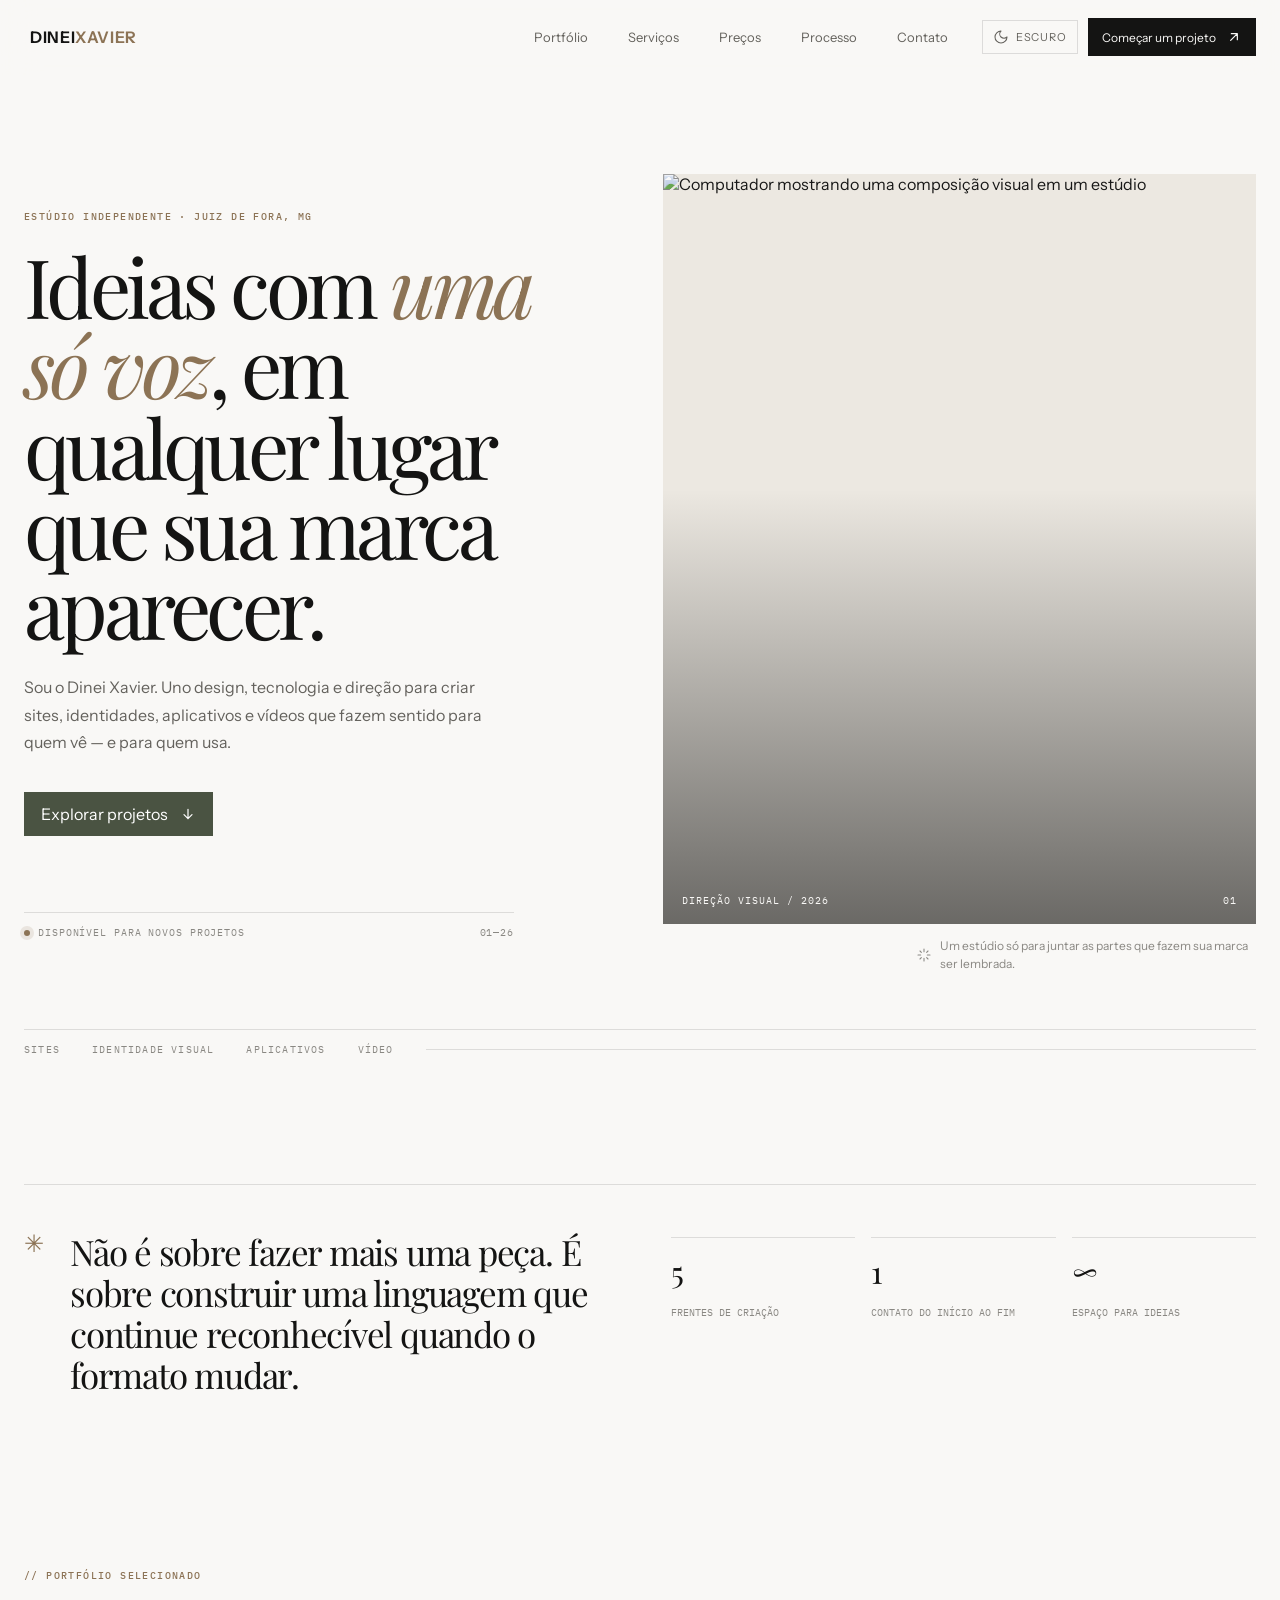
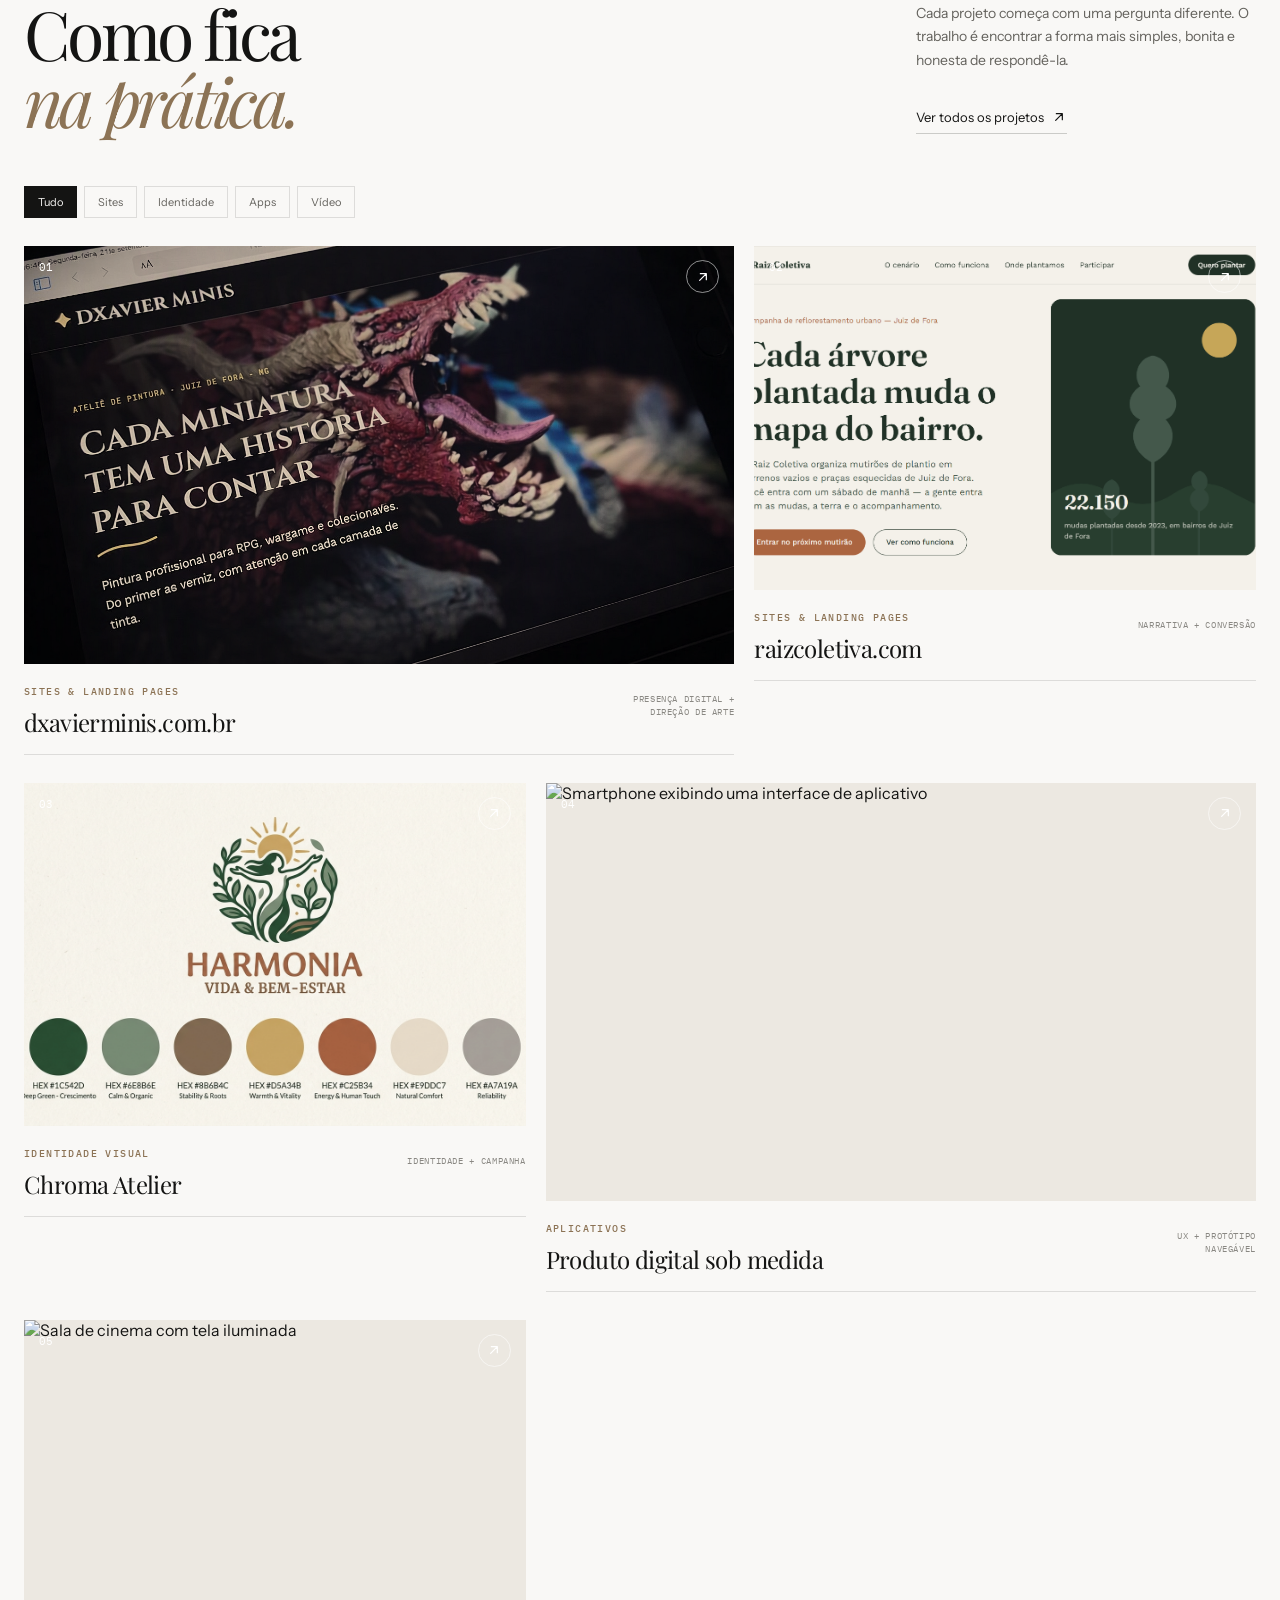
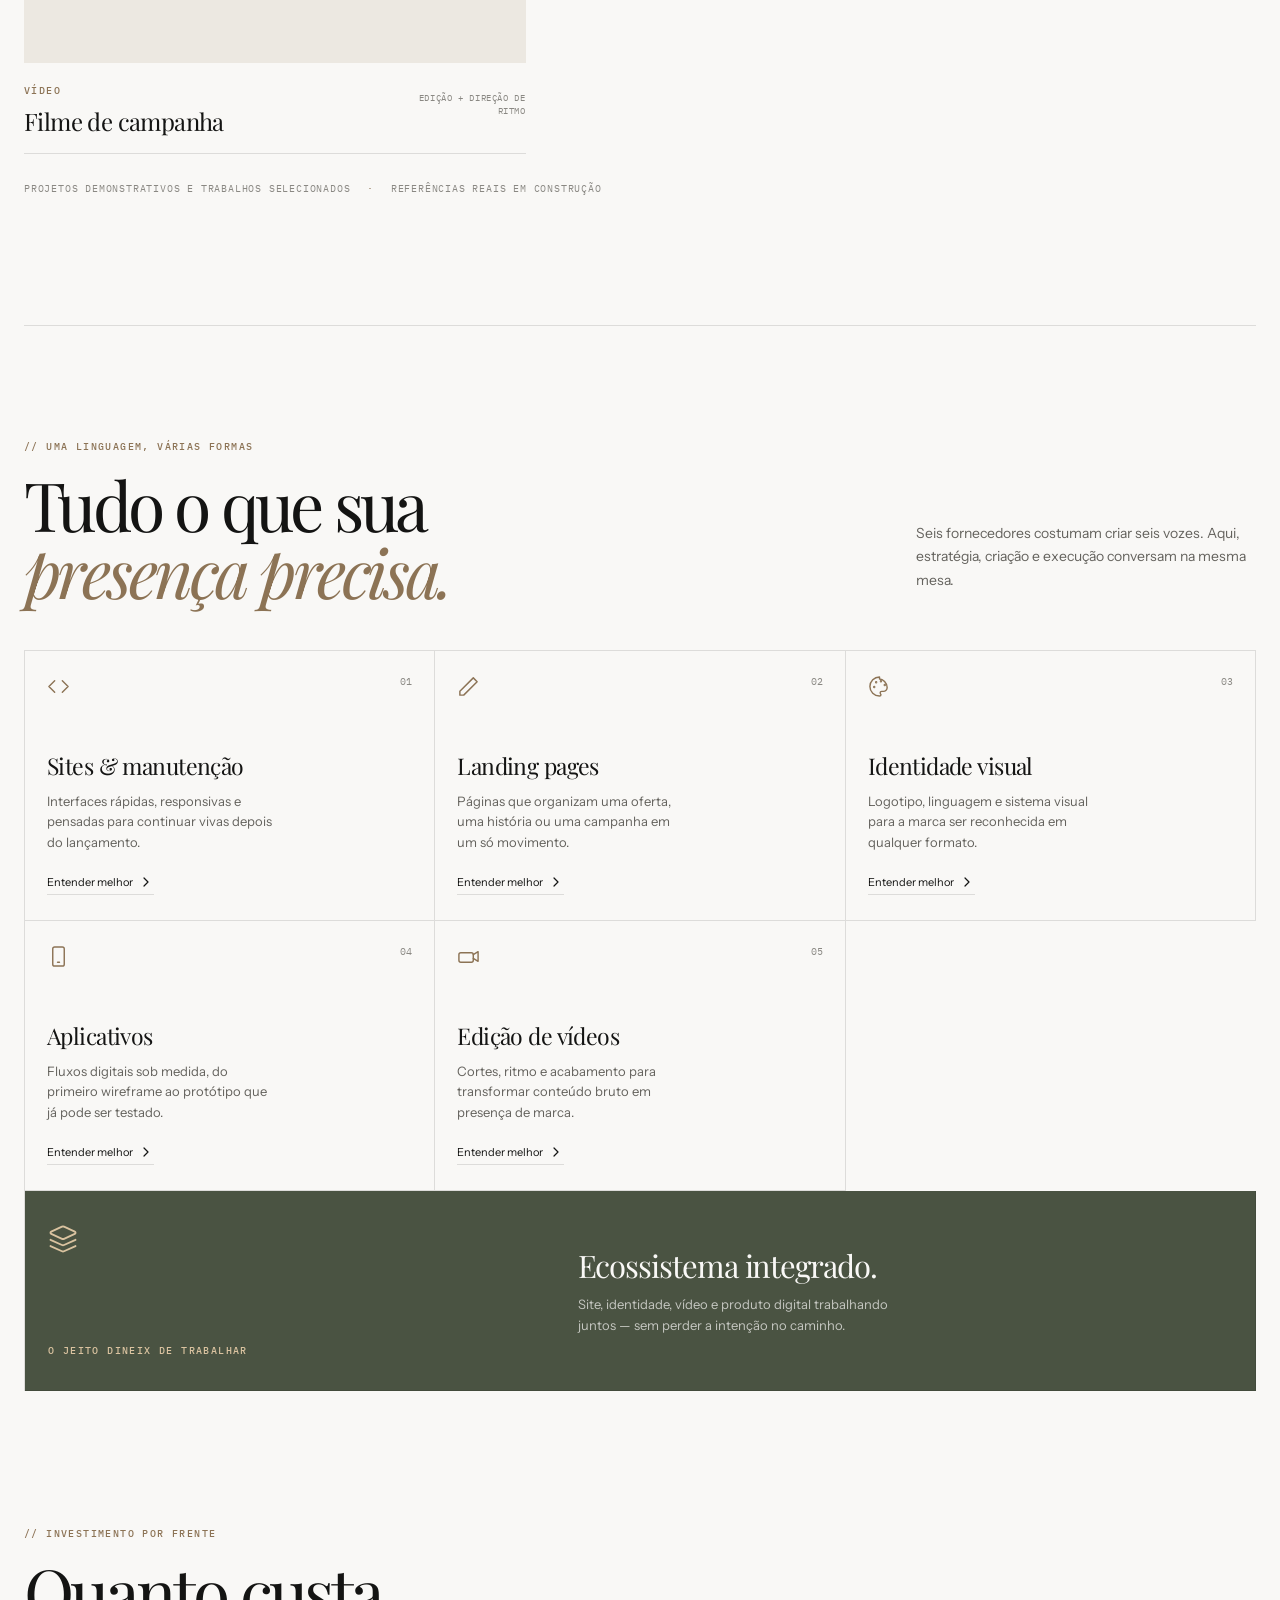
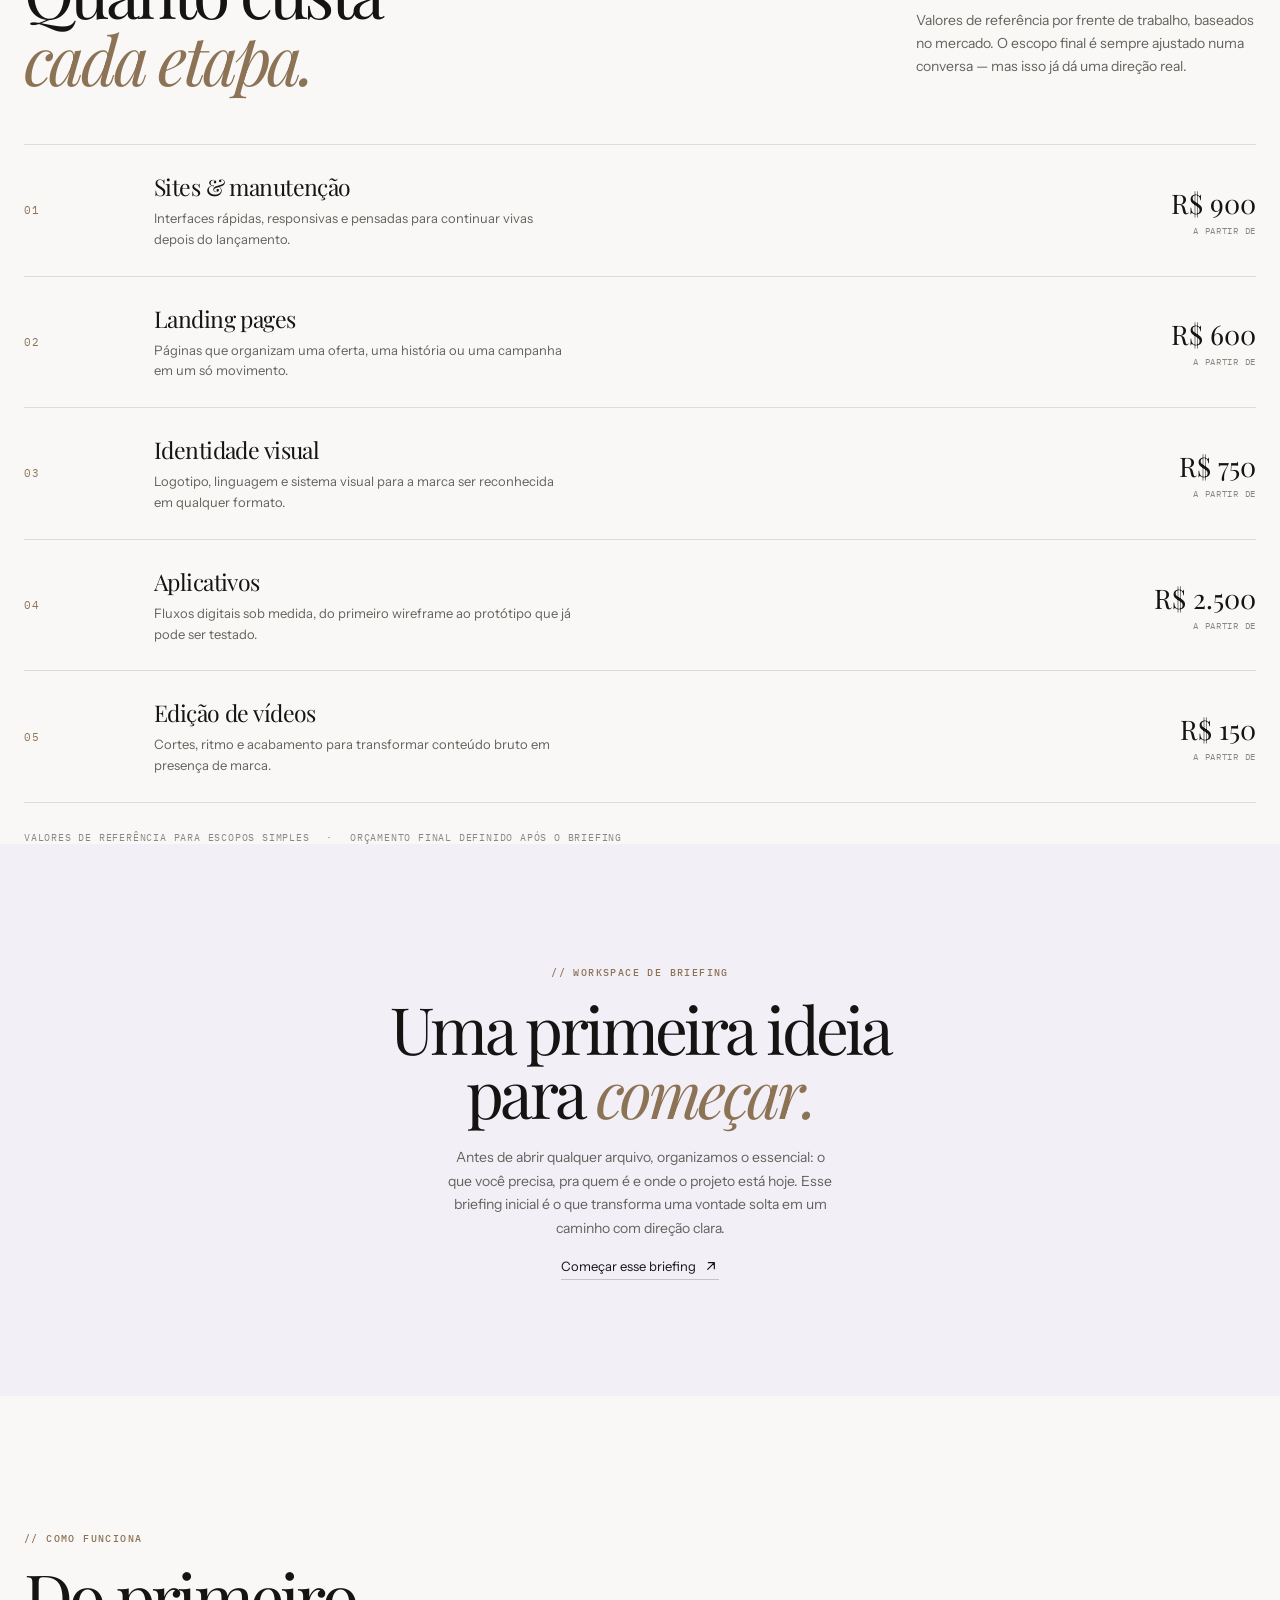
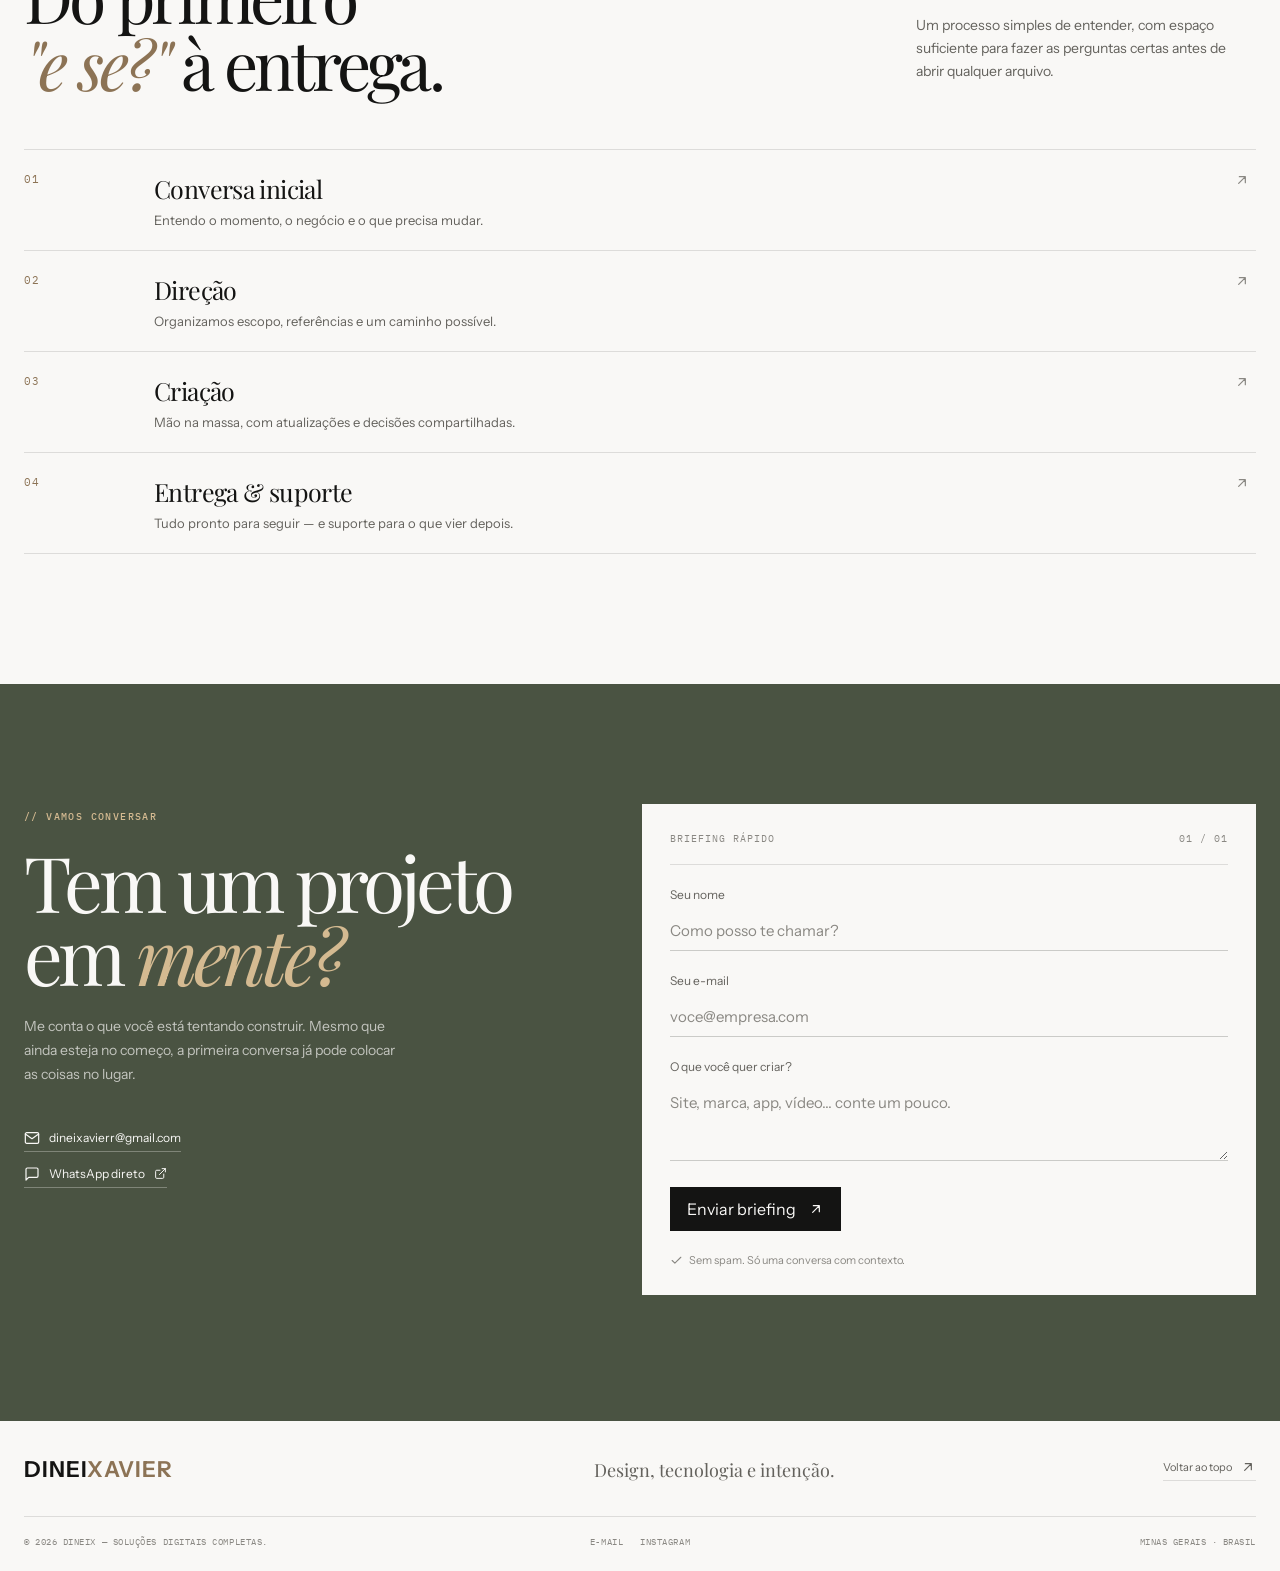
==== commit 0a1cc7ae: "update theme toggle label to 'escuro'" ====
--- a/index.html
+++ b/index.html
@@ -3,8 +3,8 @@
 <head>
   <meta charset="UTF-8" />
   <meta name="viewport" content="width=device-width, initial-scale=1.0" />
-  <meta name="description" content="DINEIX — design, tecnologia e direção para marcas que querem uma só voz." />
-  <title>DINEIX — Design, tecnologia e intenção</title>
+  <meta name="description" content="DINEIXAVIER — design, tecnologia e direção para marcas que querem uma só voz." />
+  <title>DINEIXAVIER — Design, tecnologia e intenção</title>
   <link rel="preconnect" href="https://fonts.googleapis.com">
   <link rel="preconnect" href="https://fonts.gstatic.com" crossorigin>
   <link href="https://fonts.googleapis.com/css2?family=Playfair+Display:ital,wght@0,400..700;1,400..700&family=Instrument+Sans:wght@400..600&family=IBM+Plex+Mono:wght@400;500&display=swap" rel="stylesheet">
@@ -32,7 +32,7 @@
         <button class="theme-toggle" id="theme-toggle" aria-label="Alternar tema">
           <svg class="icon icon-moon" viewBox="0 0 24 24" fill="none" stroke="currentColor" stroke-width="1.6" stroke-linecap="round" stroke-linejoin="round"><path d="M12 3a6 6 0 0 0 9 9 9 9 0 1 1-9-9Z"/></svg>
           <svg class="icon icon-sun" viewBox="0 0 24 24" fill="none" stroke="currentColor" stroke-width="1.6" stroke-linecap="round" stroke-linejoin="round" hidden><circle cx="12" cy="12" r="4"/><path d="M12 2v2M12 20v2M4.9 4.9l1.4 1.4M17.7 17.7l1.4 1.4M2 12h2M20 12h2M4.9 19.1l1.4-1.4M17.7 6.3l1.4-1.4"/></svg>
-          <span id="theme-label">Canvas</span>
+          <span id="theme-label">escuro</span>
         </button>
         <button class="header-cta" id="nav-cta-contact" data-scroll="contato">
           Começar um projeto
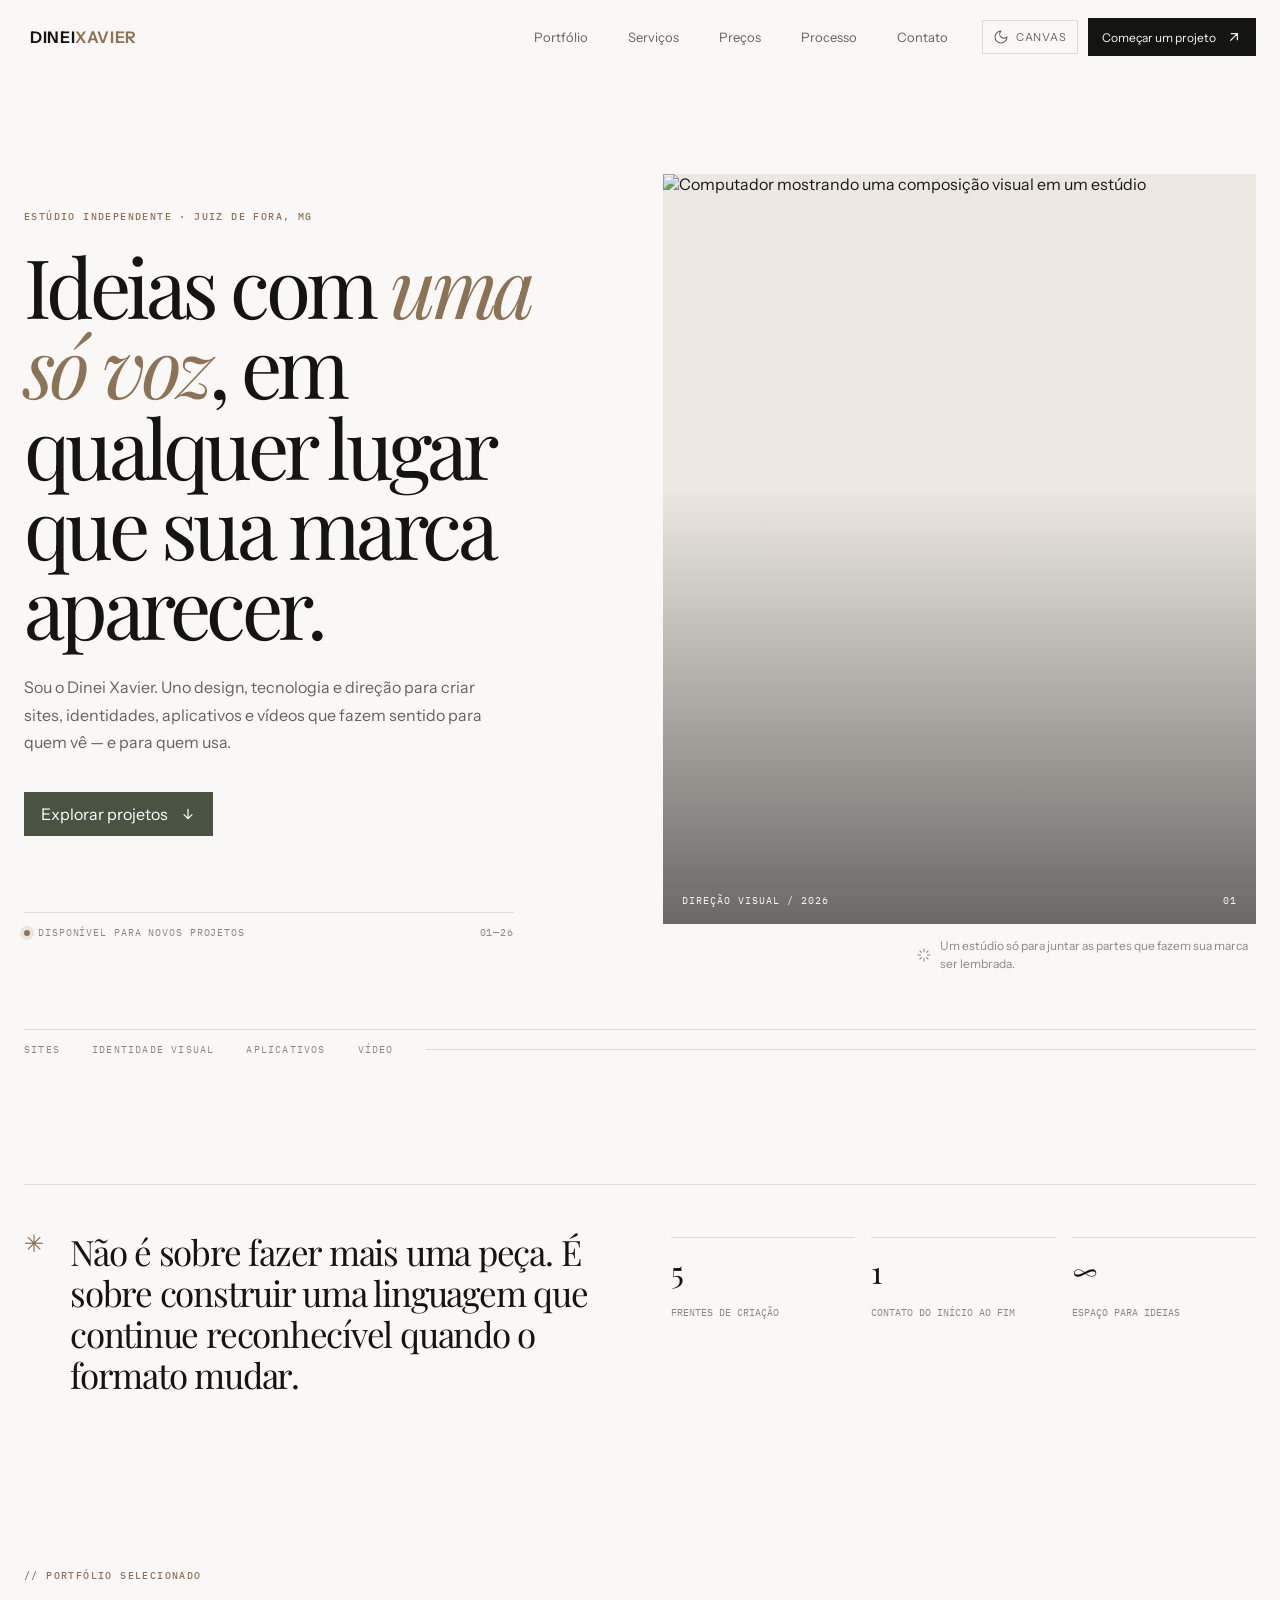
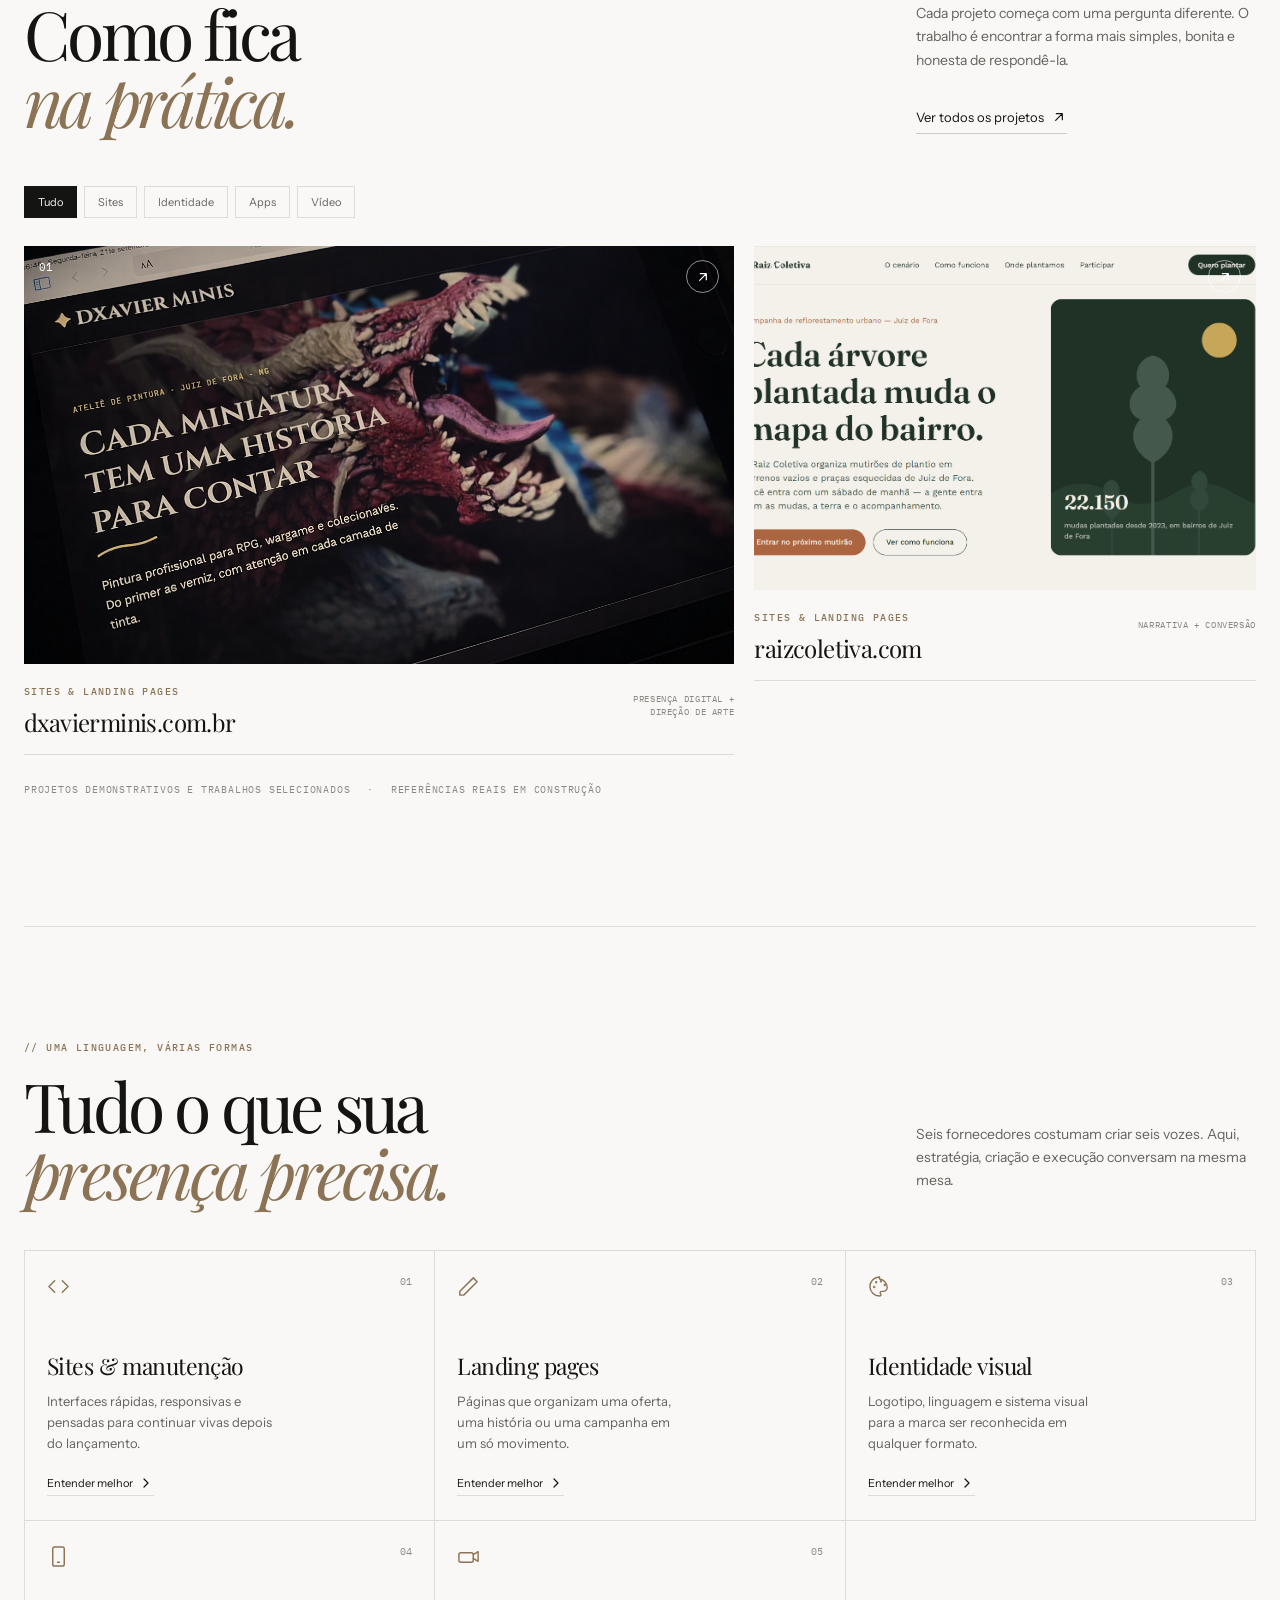
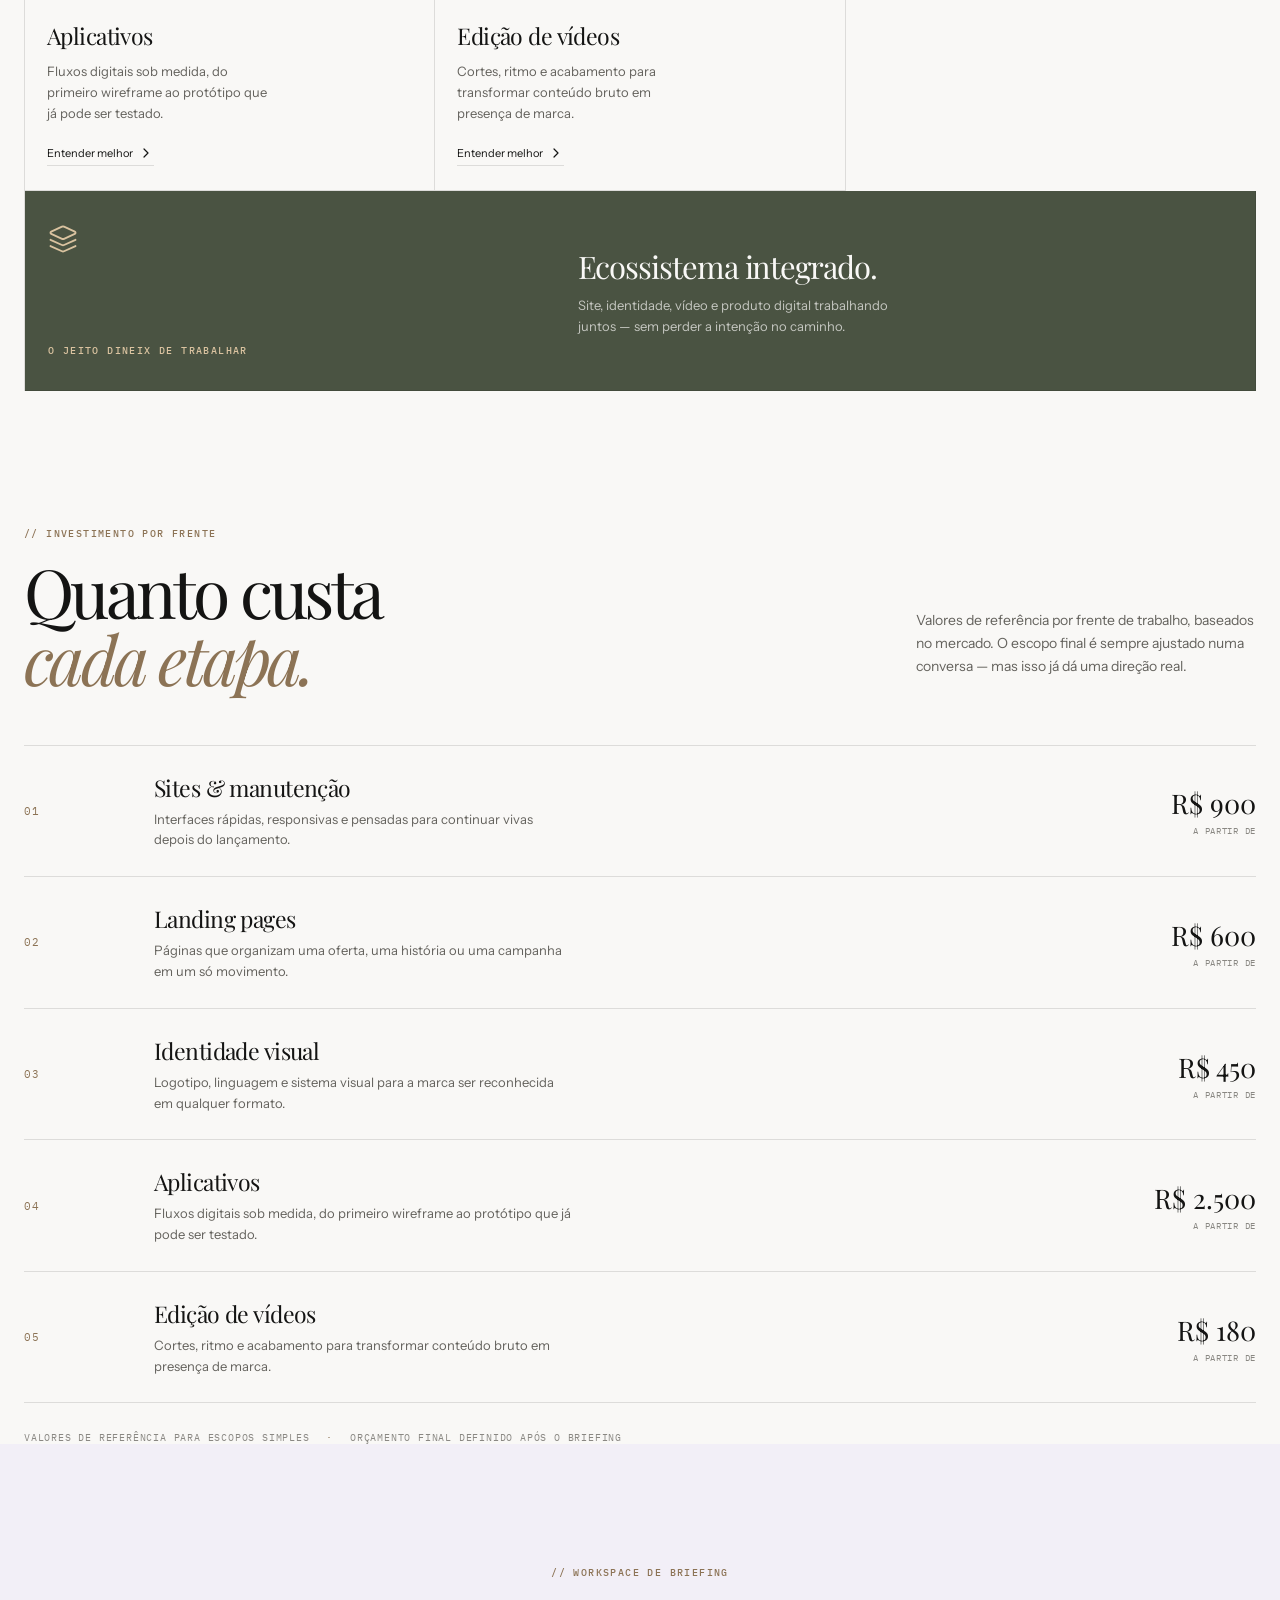
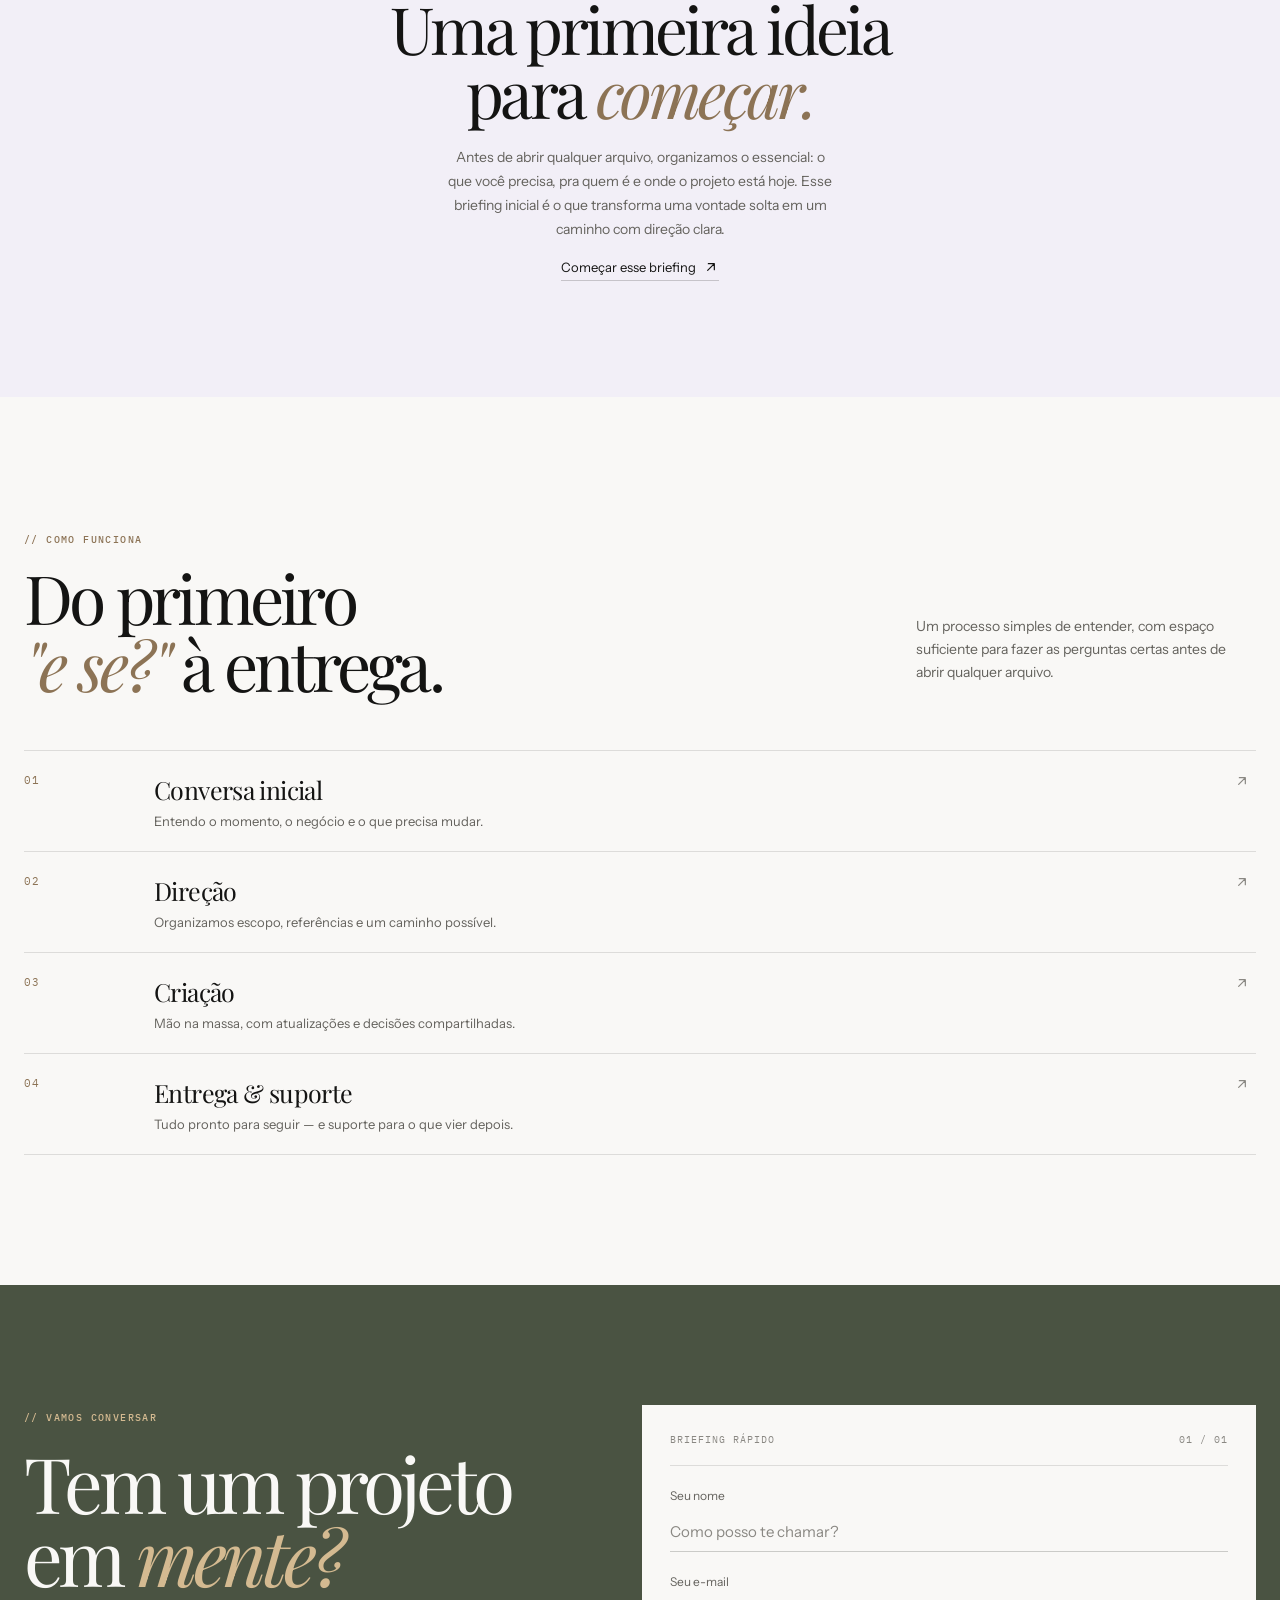
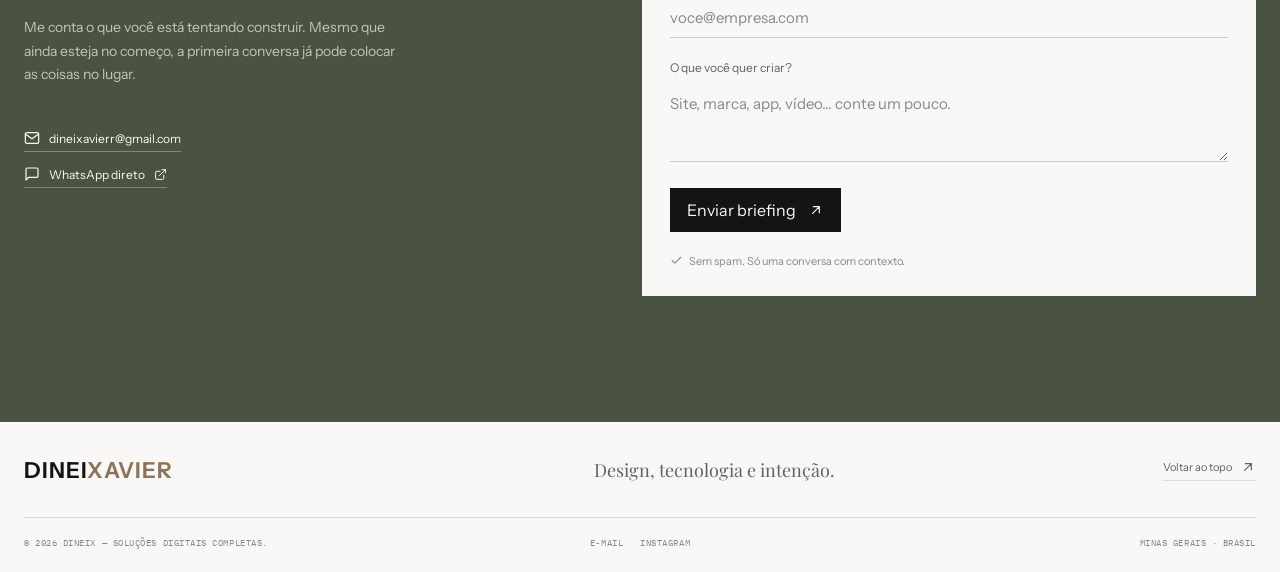
==== commit 7c399ec8: "Refactor code structure for improved readability and maintainability" ====
--- a/index.html
+++ b/index.html
@@ -32,7 +32,7 @@
         <button class="theme-toggle" id="theme-toggle" aria-label="Alternar tema">
           <svg class="icon icon-moon" viewBox="0 0 24 24" fill="none" stroke="currentColor" stroke-width="1.6" stroke-linecap="round" stroke-linejoin="round"><path d="M12 3a6 6 0 0 0 9 9 9 9 0 1 1-9-9Z"/></svg>
           <svg class="icon icon-sun" viewBox="0 0 24 24" fill="none" stroke="currentColor" stroke-width="1.6" stroke-linecap="round" stroke-linejoin="round" hidden><circle cx="12" cy="12" r="4"/><path d="M12 2v2M12 20v2M4.9 4.9l1.4 1.4M17.7 17.7l1.4 1.4M2 12h2M20 12h2M4.9 19.1l1.4-1.4M17.7 6.3l1.4-1.4"/></svg>
-          <span id="theme-label">escuro</span>
+          <span id="theme-label">canvas</span>
         </button>
         <button class="header-cta" id="nav-cta-contact" data-scroll="contato">
           Começar um projeto
@@ -160,20 +160,20 @@
             data-outcome="narrativa + conversão" data-number="02"
             data-image="imagens/imagem02.png"
             data-alt="Wireframe desenhado à mão sobre uma mesa"
-            data-link="files/RAIZ_COLETIVA.html">
+            data-link="files/raiz-coletiva.html">
             <div class="portfolio-image">
               <img src="imagens/imagem02.png" alt="raiz coletiva">
               <span class="portfolio-number">02</span>
               <span class="portfolio-open"><svg class="icon" viewBox="0 0 24 24" fill="none" stroke="currentColor" stroke-width="1.8" stroke-linecap="round" stroke-linejoin="round"><path d="M7 17 17 7M8 7h9v9"/></svg></span>
             </div>
             <div class="portfolio-card-info">
-              <div><span class="card-eyebrow">Sites & Landing Pages</span><h3> <a href="files/RAIZ_COLETIVA.html" target="_blank">raizcoletiva.com</a></h3></div>
+              <div><span class="card-eyebrow">Sites & Landing Pages</span><h3> <a href="files/raiz-coletiva.html" target="_blank">raizcoletiva.com</a></h3></div>
               <p>narrativa + conversão</p>
             </div>
           </button>
         </div>
 
-        <div class="portfolio-card-wrap portfolio-card-3 reveal" data-category="identidade" style="transition-delay:.1s">
+        <!-- <div class="portfolio-card-wrap portfolio-card-3 reveal" data-category="identidade" style="transition-delay:.1s">
           <button class="portfolio-card"
             data-title="Chroma Atelier" data-category-label="Identidade Visual"
             data-summary="Sistema de marca para um universo artesanal que precisava de cor, textura e direção."
@@ -228,7 +228,7 @@
               <p>edição + direção de ritmo</p>
             </div>
           </button>
-        </div>
+        </div> -->
 
       </div>
       <div class="portfolio-footnote">Projetos demonstrativos e trabalhos selecionados <span>·</span> referências reais em construção</div>
@@ -331,7 +331,7 @@
         <div class="pricing-item reveal" style="transition-delay:.1s">
           <span class="pricing-number">03</span>
           <div><h3>Identidade visual</h3><p>Logotipo, linguagem e sistema visual para a marca ser reconhecida em qualquer formato.</p></div>
-          <div class="pricing-value"><strong>R$ 750</strong><span>a partir de</span></div>
+          <div class="pricing-value"><strong>R$ 450</strong><span>a partir de</span></div>
         </div>
         <div class="pricing-item reveal" style="transition-delay:.15s">
           <span class="pricing-number">04</span>
@@ -341,7 +341,7 @@
         <div class="pricing-item reveal" style="transition-delay:.2s">
           <span class="pricing-number">05</span>
           <div><h3>Edição de vídeos</h3><p>Cortes, ritmo e acabamento para transformar conteúdo bruto em presença de marca.</p></div>
-          <div class="pricing-value"><strong>R$ 150</strong><span>a partir de</span></div>
+          <div class="pricing-value"><strong>R$ 180</strong><span>a partir de</span></div>
         </div>
       </div>
       <div class="portfolio-footnote">Valores de referência para escopos simples <span>·</span> orçamento final definido após o briefing</div>
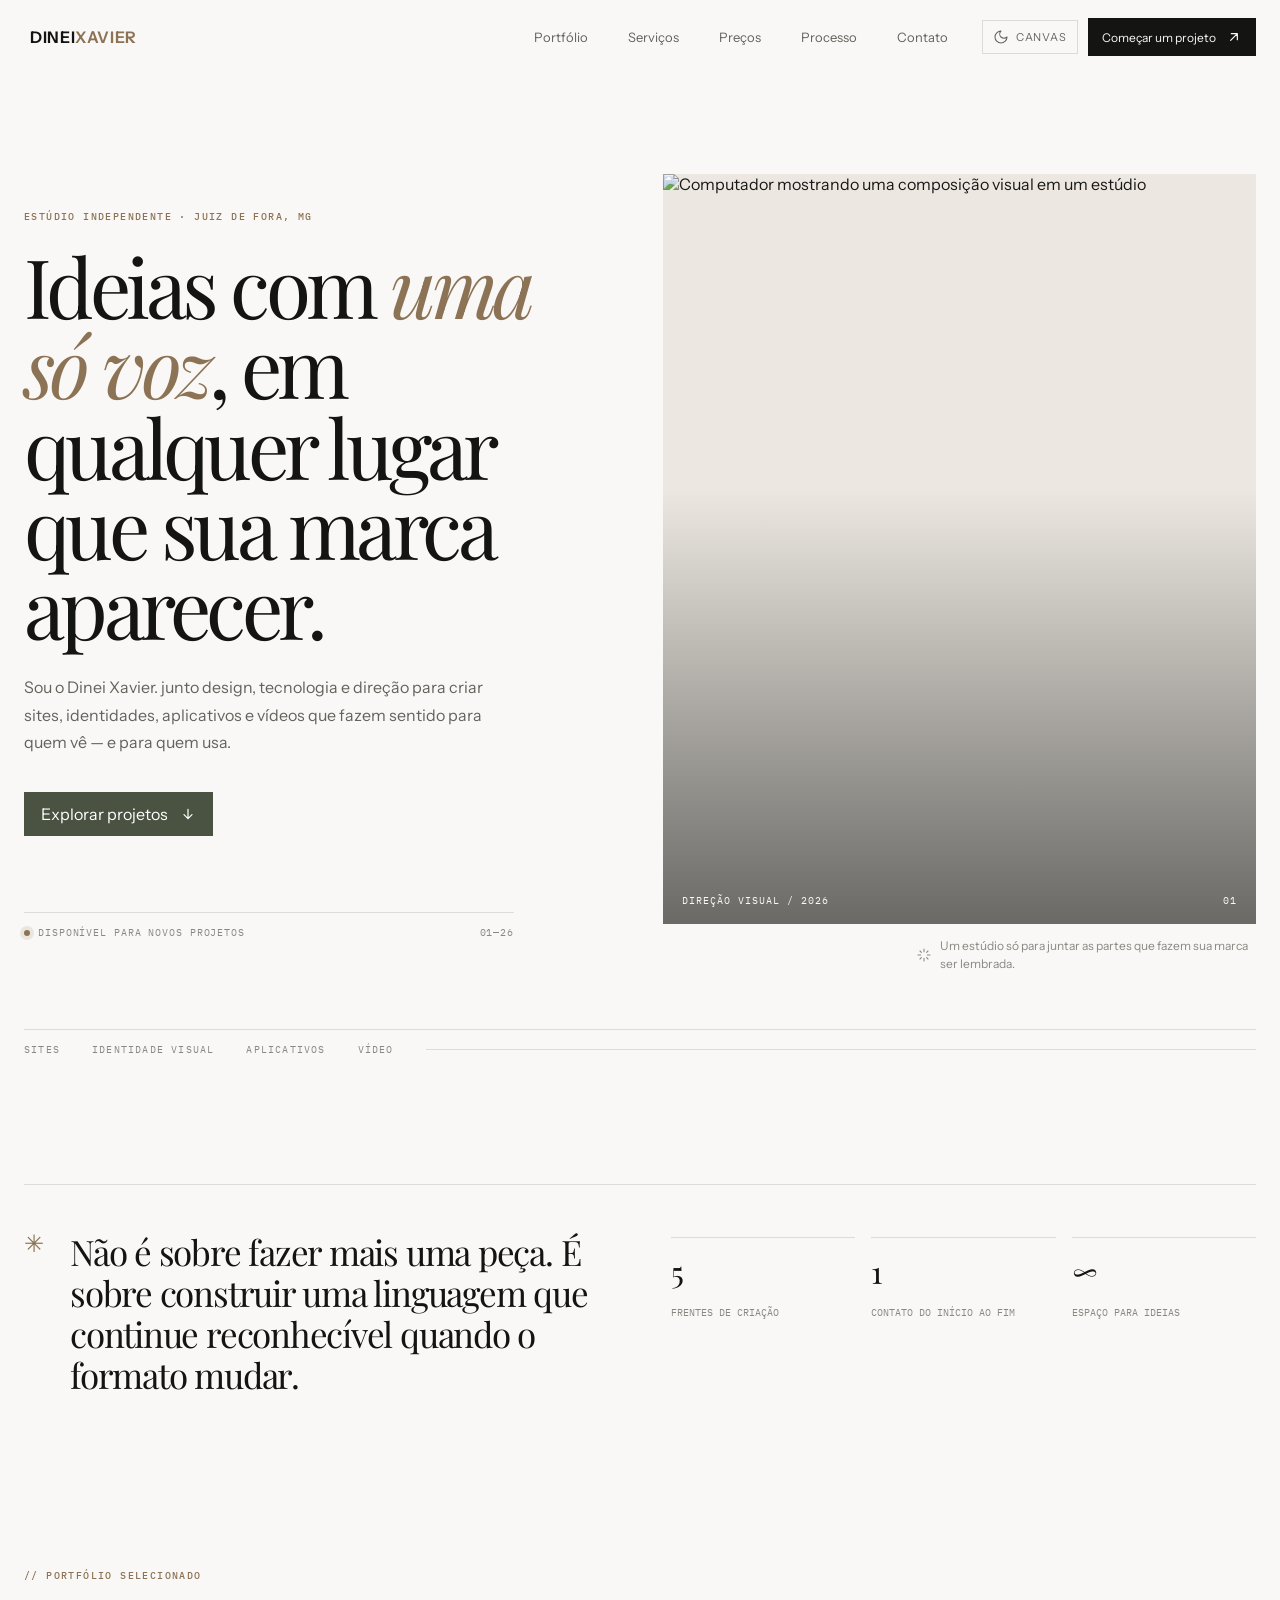
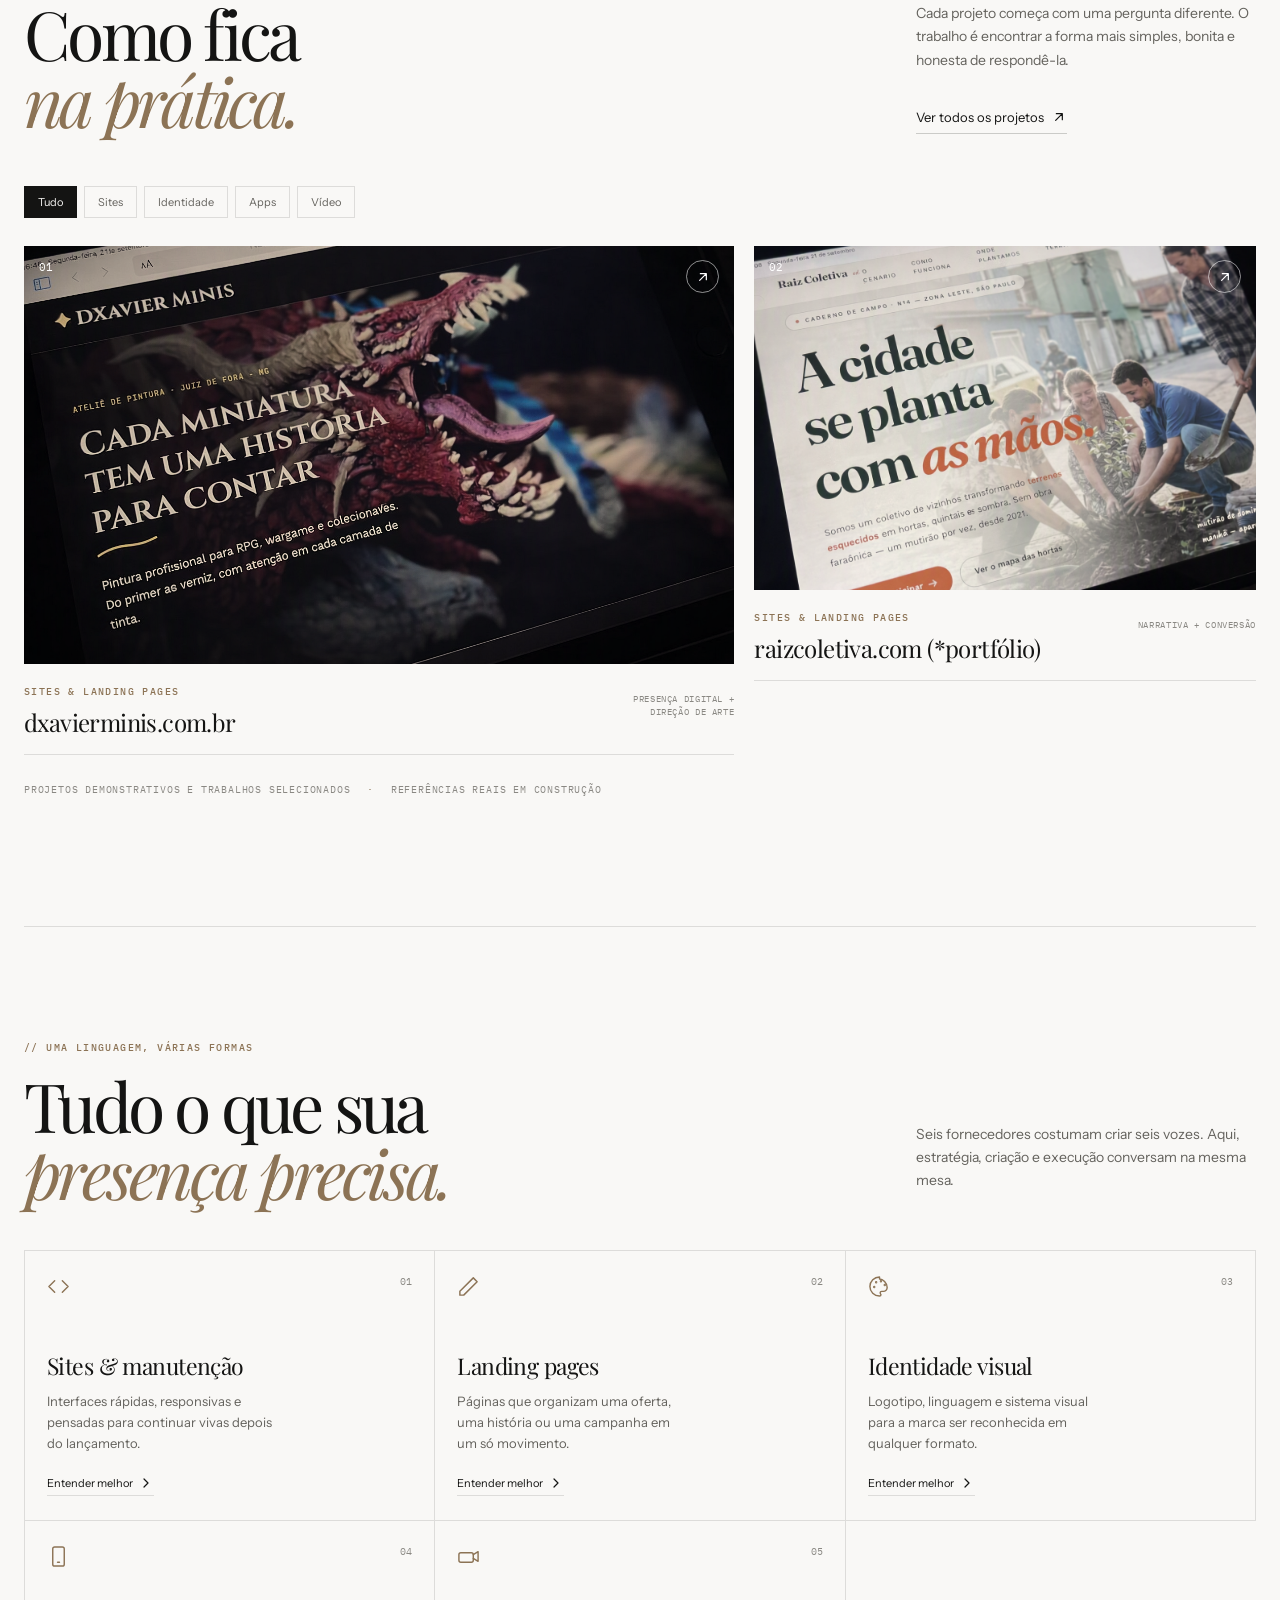
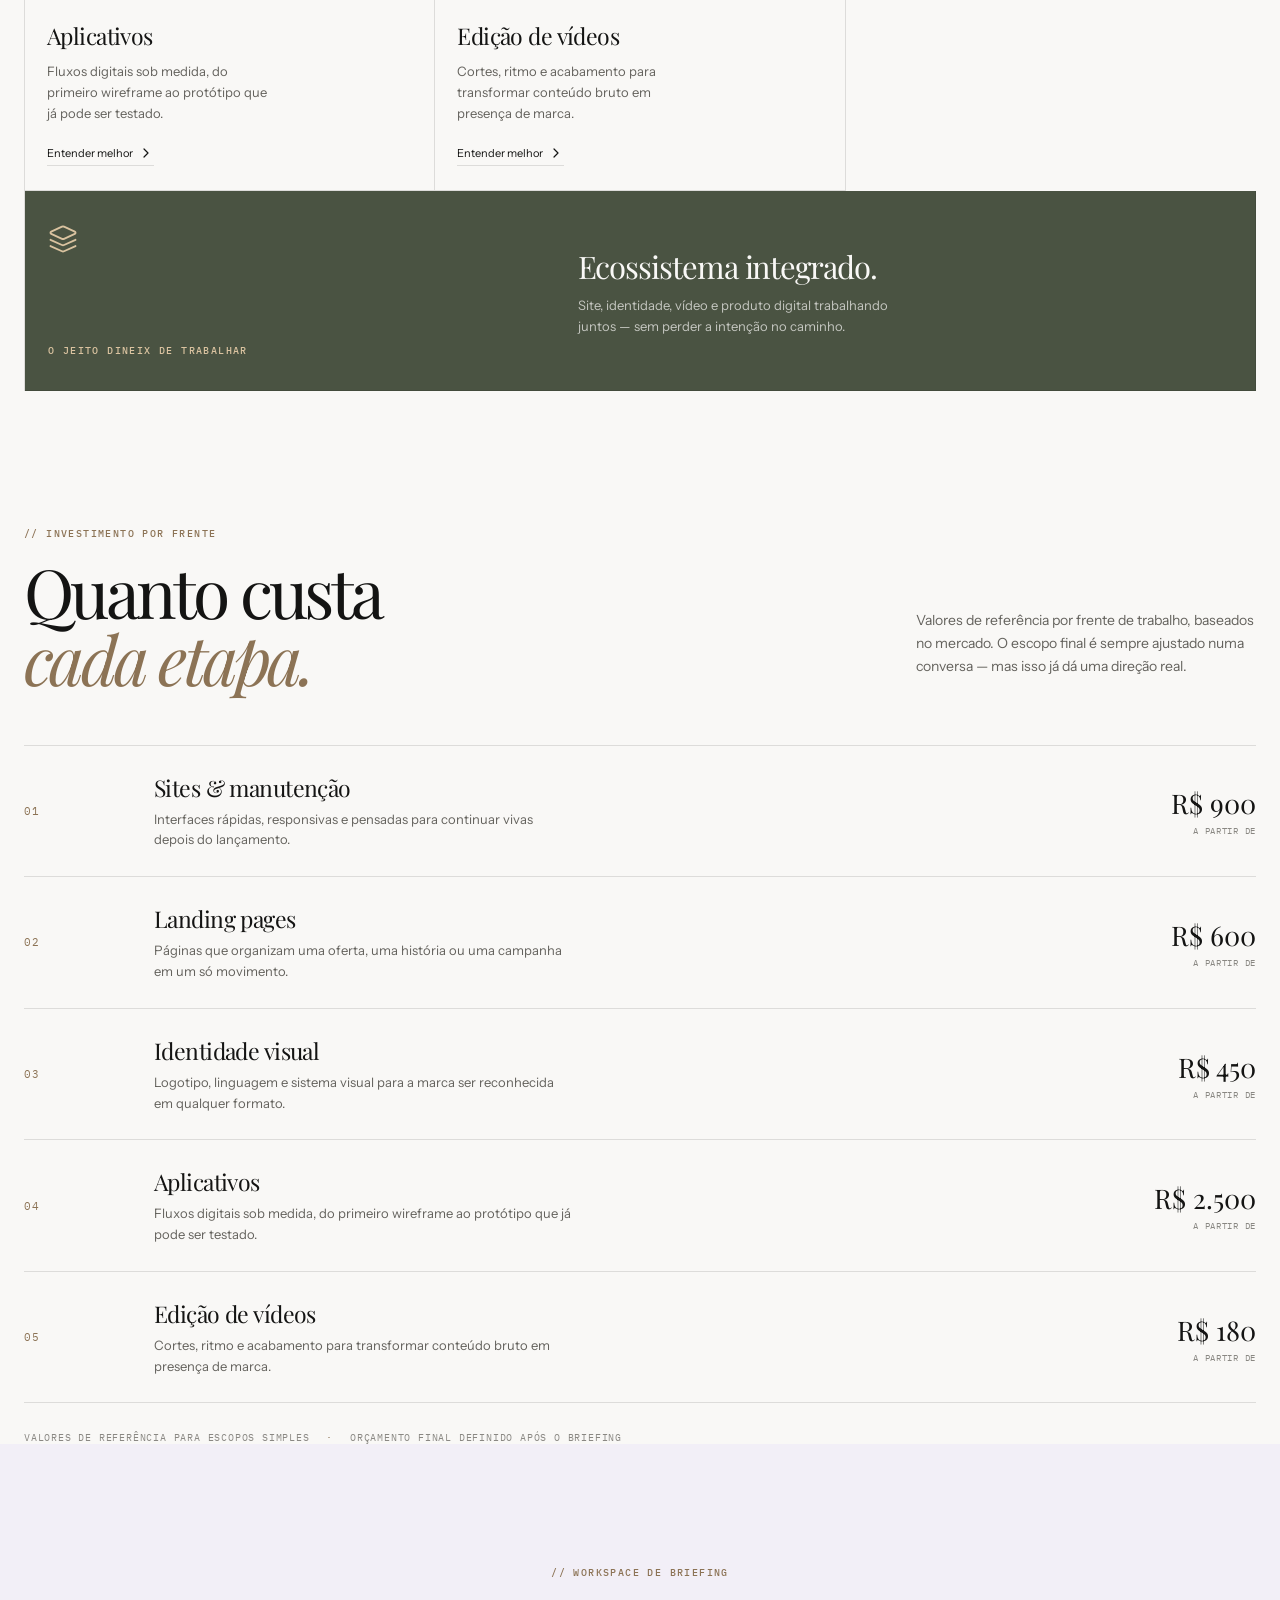
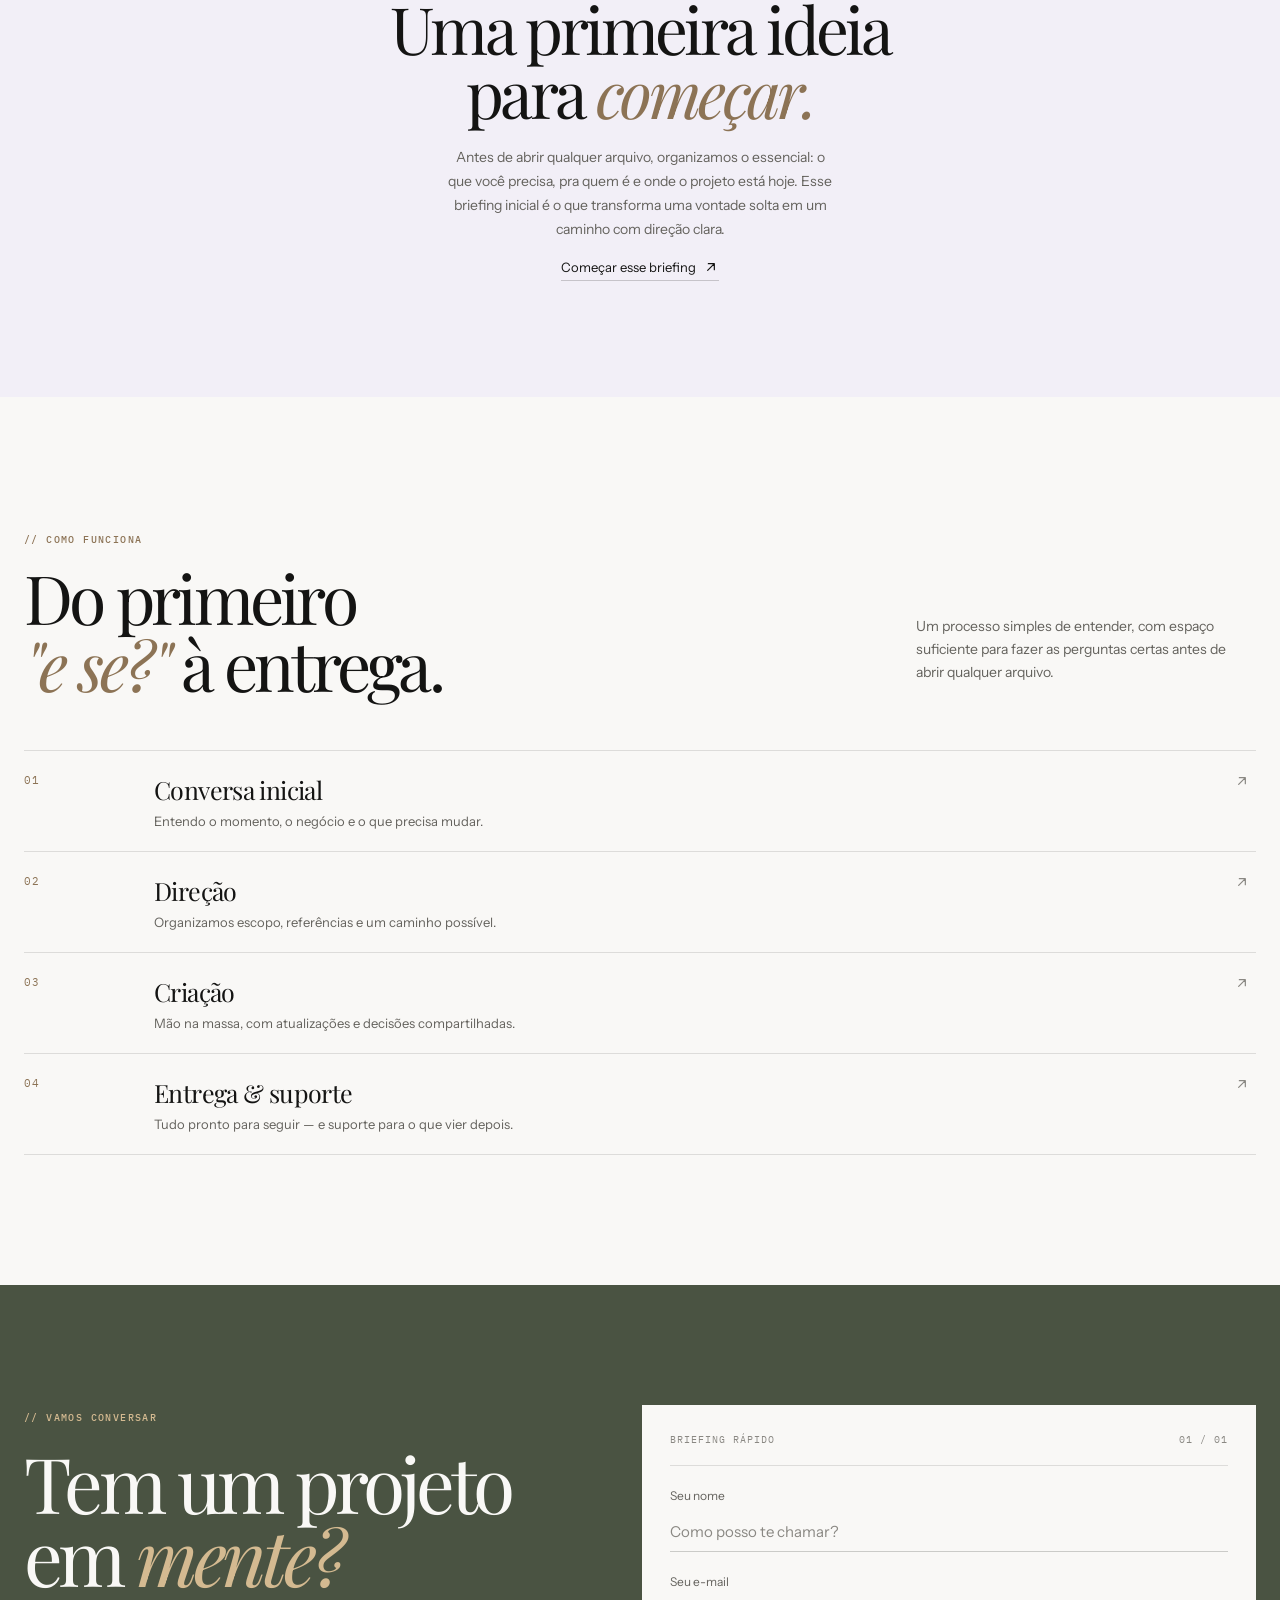
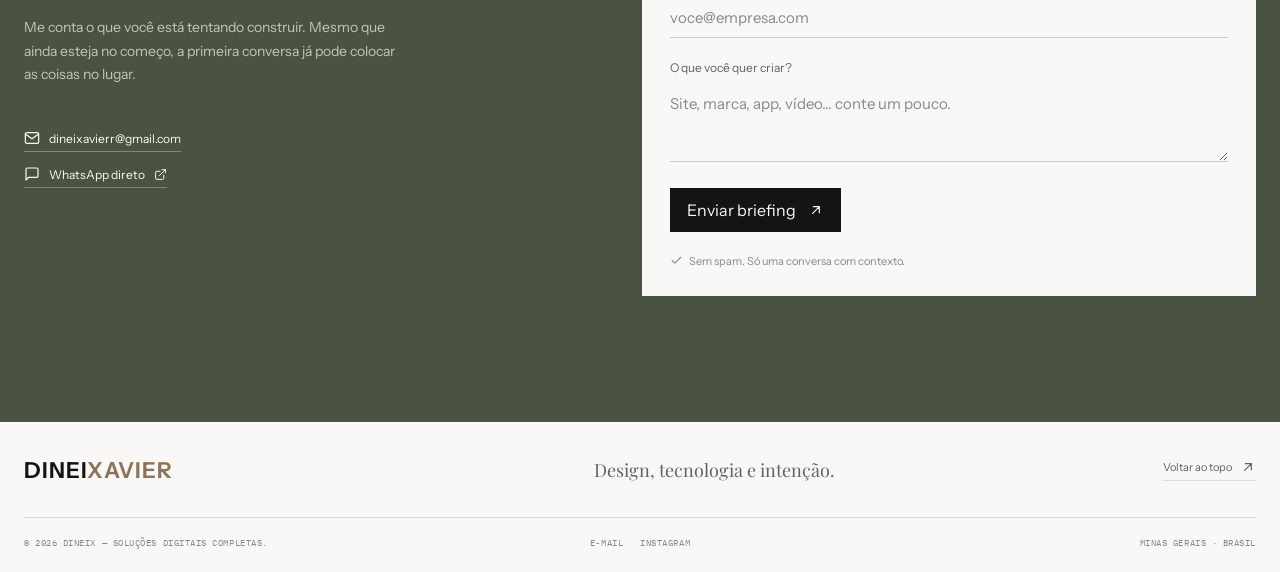
==== commit d1b6825d: "remove unused images and update portfolio image reference" ====
--- a/index.html
+++ b/index.html
@@ -62,7 +62,7 @@
         <div class="hero-copy reveal">
           <span class="section-kicker">Estúdio independente · Juiz de Fora, MG</span>
           <h1>Ideias com <em>uma só voz</em>, em qualquer lugar que sua marca aparecer.</h1>
-          <p class="hero-lead">Sou o Dinei Xavier. Uno design, tecnologia e direção para criar sites, identidades, aplicativos e vídeos que fazem sentido para quem vê — e para quem usa.</p>
+          <p class="hero-lead">Sou o Dinei Xavier. junto design, tecnologia e direção para criar sites, identidades, aplicativos e vídeos que fazem sentido para quem vê — e para quem usa.</p>
           <div class="hero-actions">
             <button class="button-primary" data-scroll="portfolio">
               Explorar projetos
@@ -162,12 +162,12 @@
             data-alt="Wireframe desenhado à mão sobre uma mesa"
             data-link="files/raiz-coletiva.html">
             <div class="portfolio-image">
-              <img src="imagens/imagem02.png" alt="raiz coletiva">
+              <img src="imagens/imagem raiz coletica.png" alt="raiz coletiva">
               <span class="portfolio-number">02</span>
               <span class="portfolio-open"><svg class="icon" viewBox="0 0 24 24" fill="none" stroke="currentColor" stroke-width="1.8" stroke-linecap="round" stroke-linejoin="round"><path d="M7 17 17 7M8 7h9v9"/></svg></span>
             </div>
             <div class="portfolio-card-info">
-              <div><span class="card-eyebrow">Sites & Landing Pages</span><h3> <a href="files/raiz-coletiva.html" target="_blank">raizcoletiva.com</a></h3></div>
+              <div><span class="card-eyebrow">Sites & Landing Pages</span><h3> <a href="files/raiz-coletiva.html" target="_blank">raizcoletiva.com (*portfólio)</a></h3></div>
               <p>narrativa + conversão</p>
             </div>
           </button>
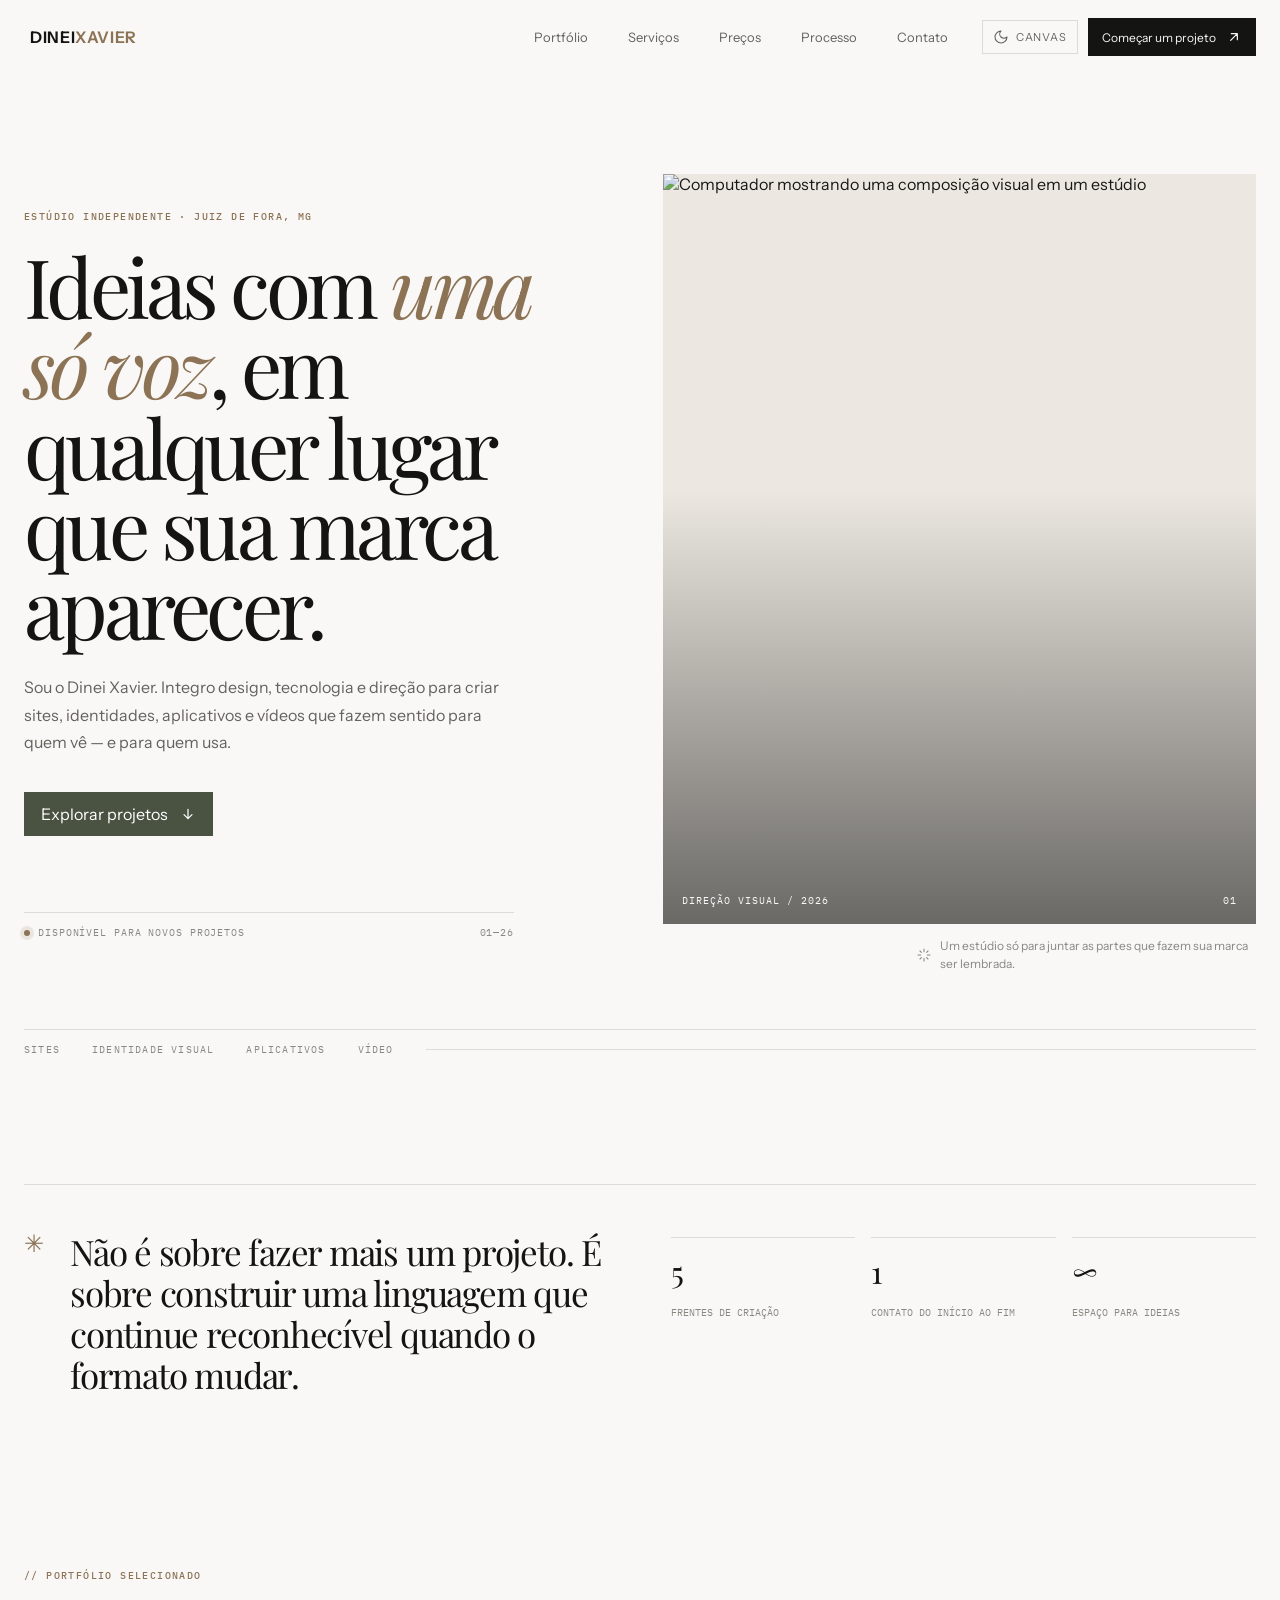
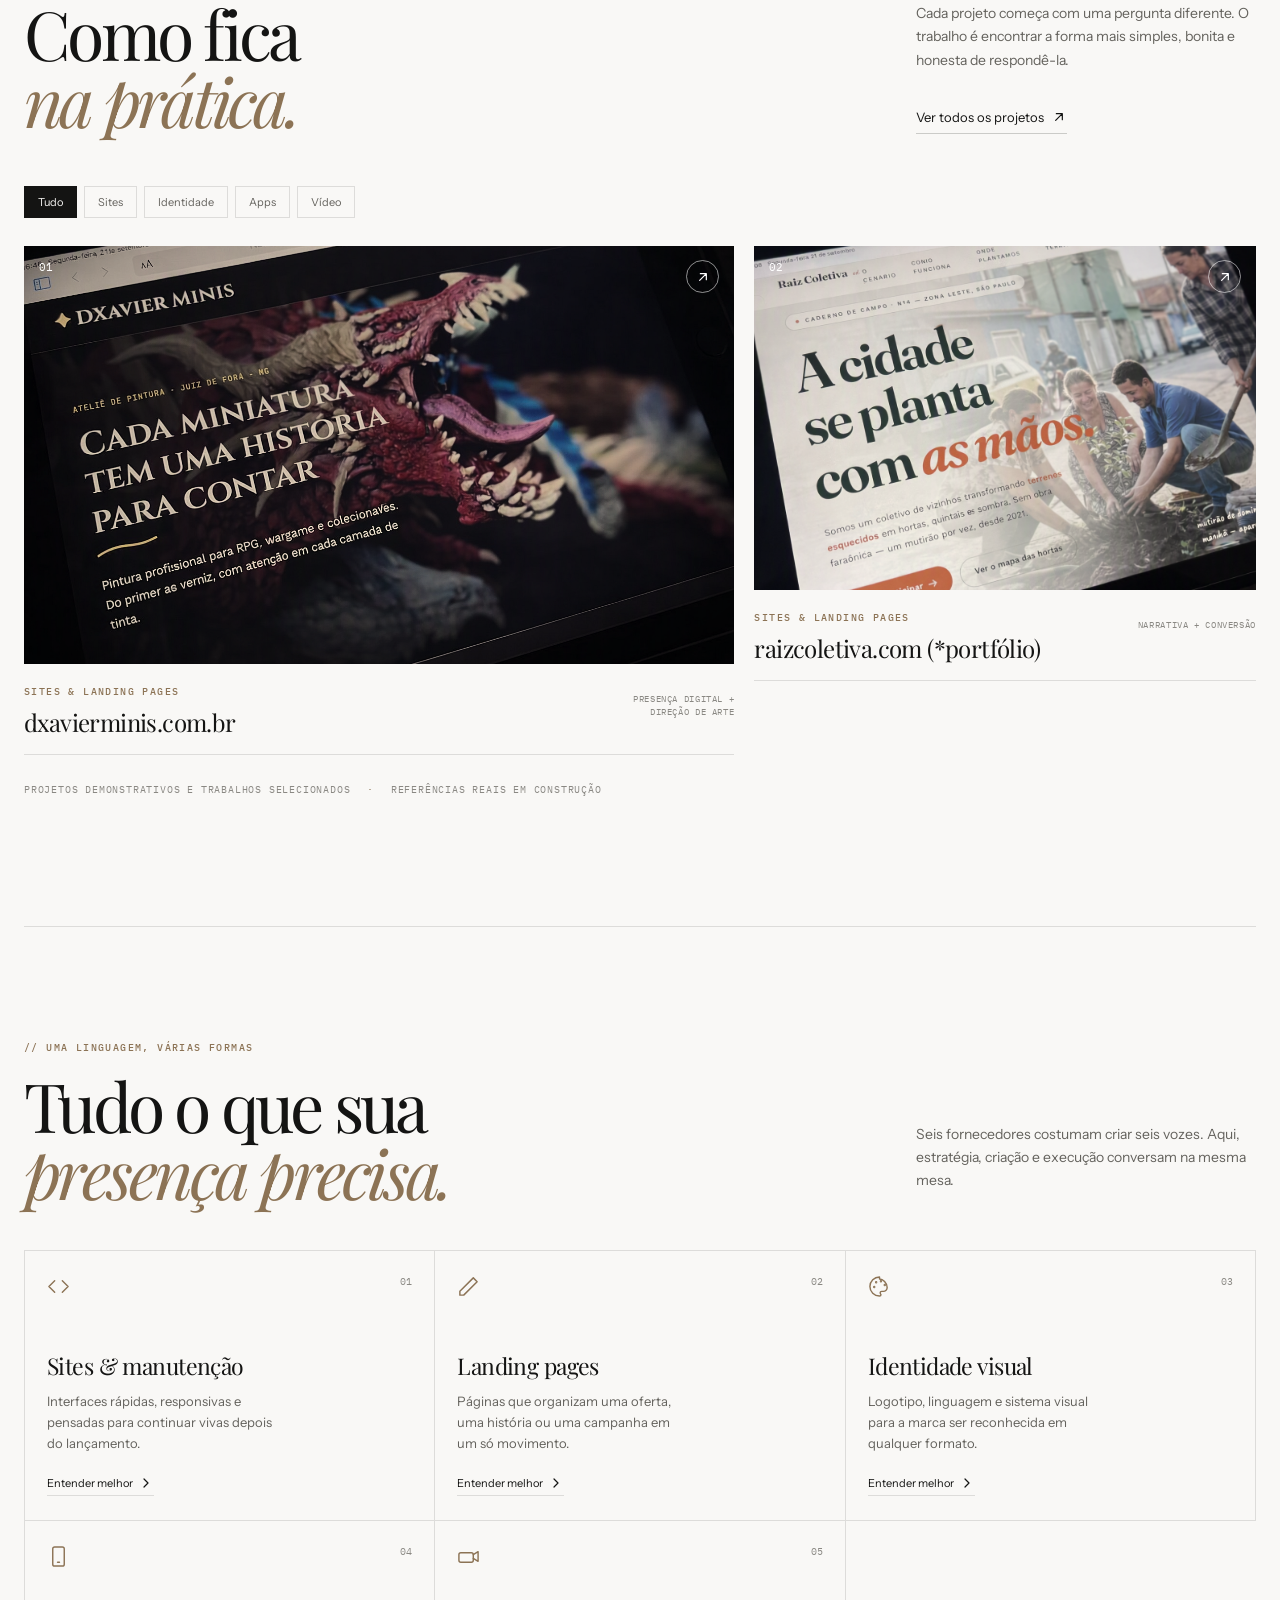
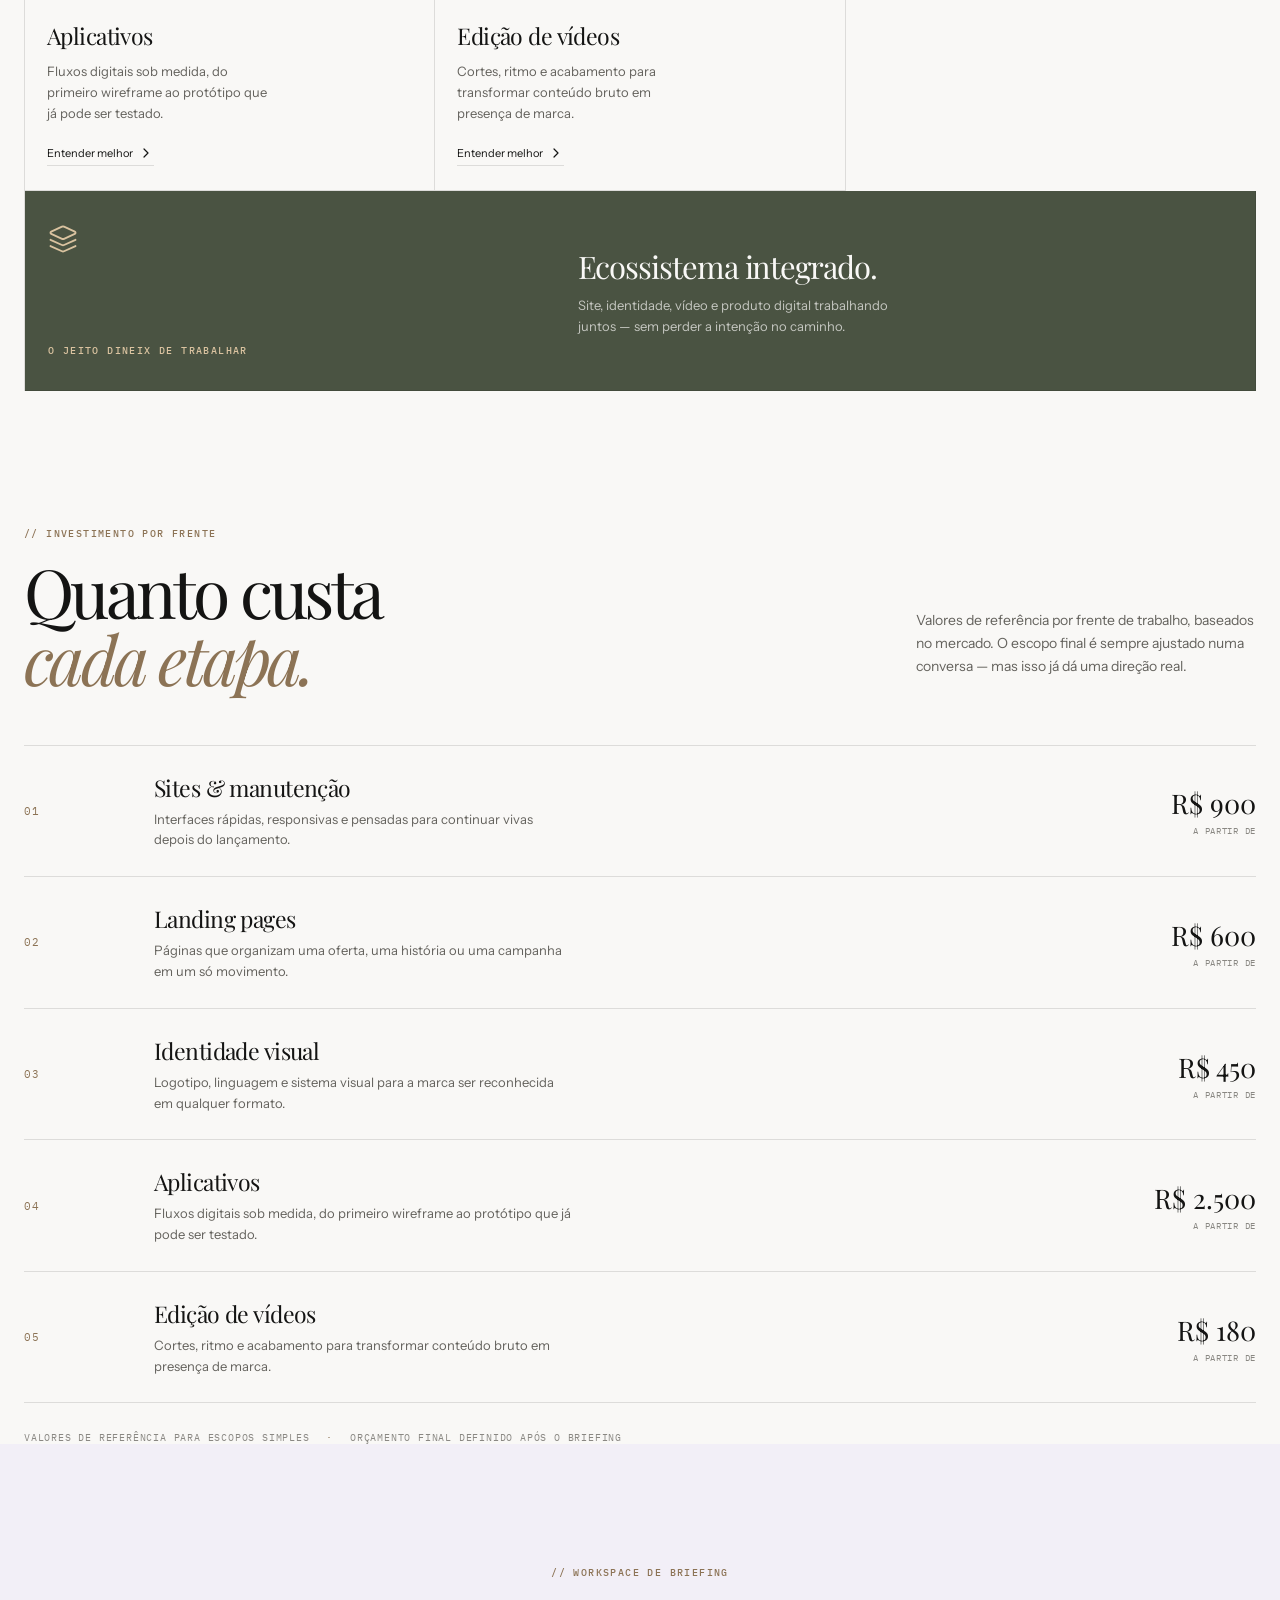
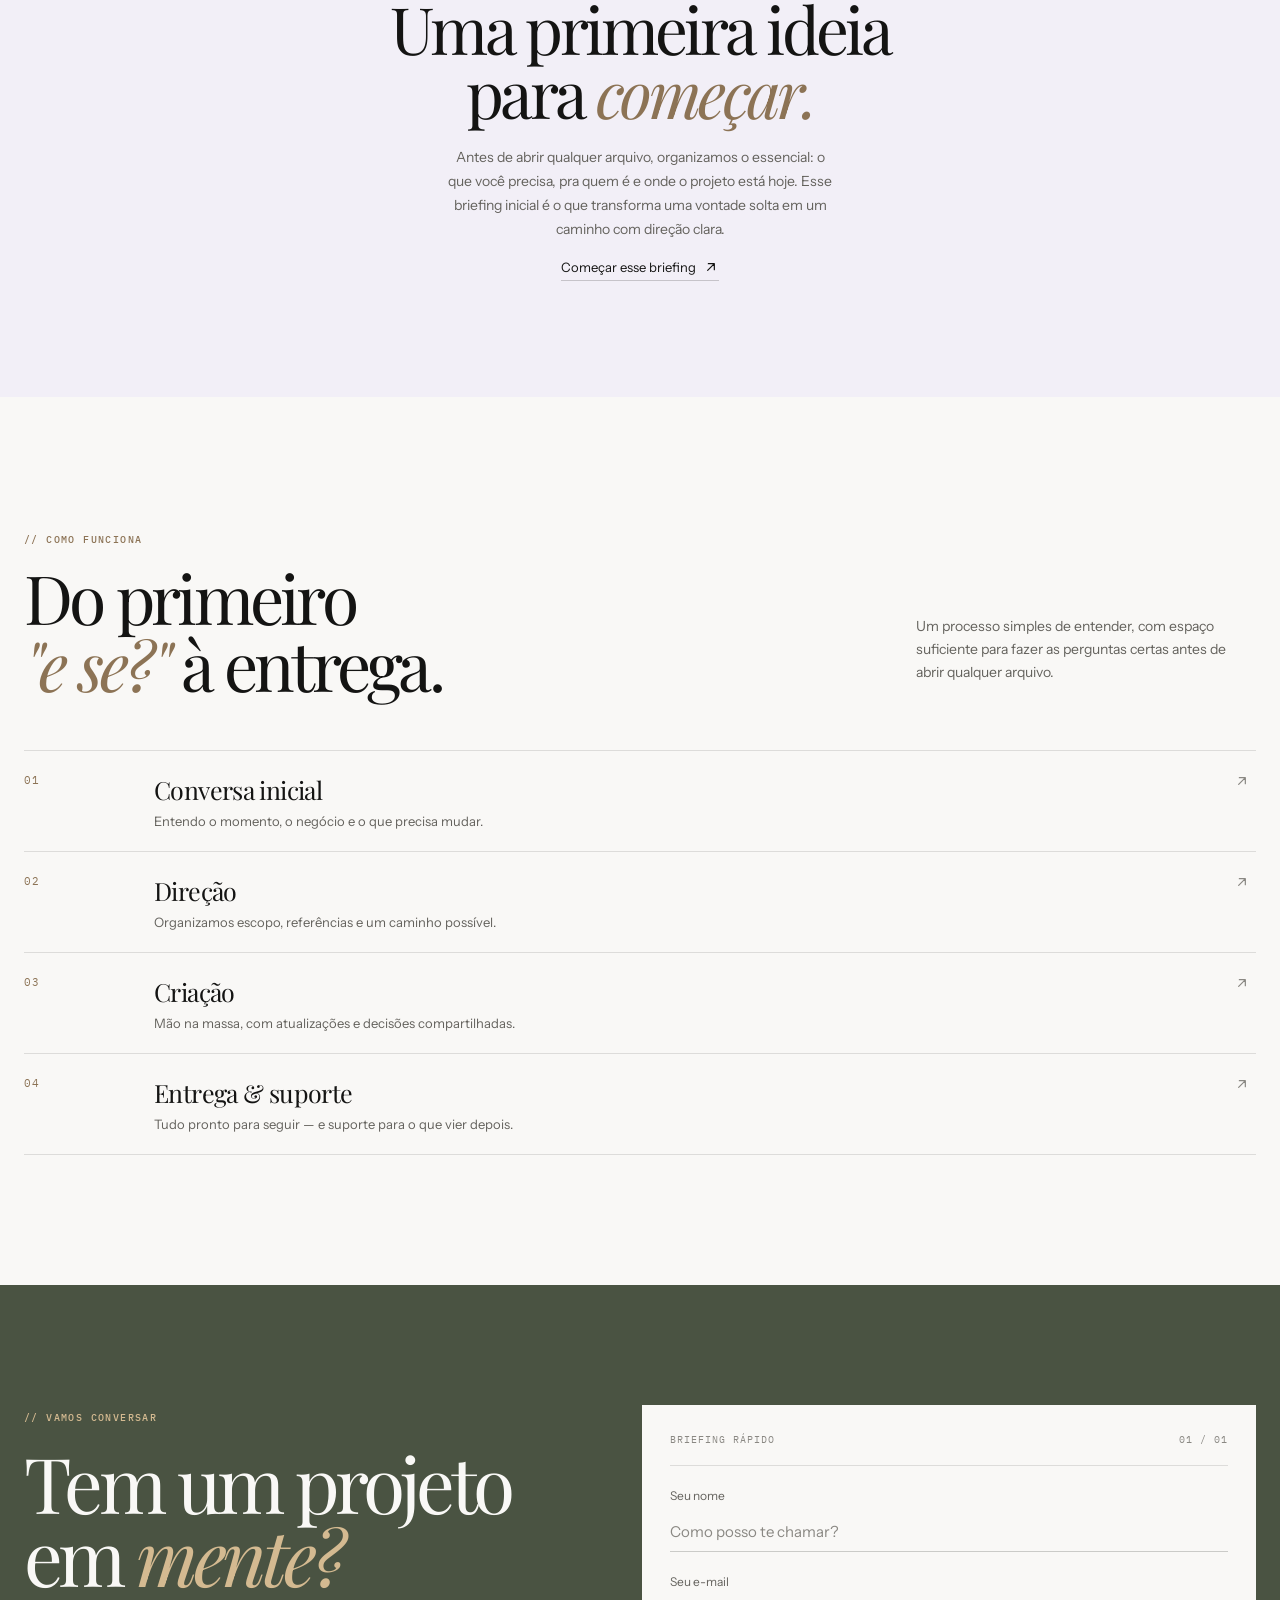
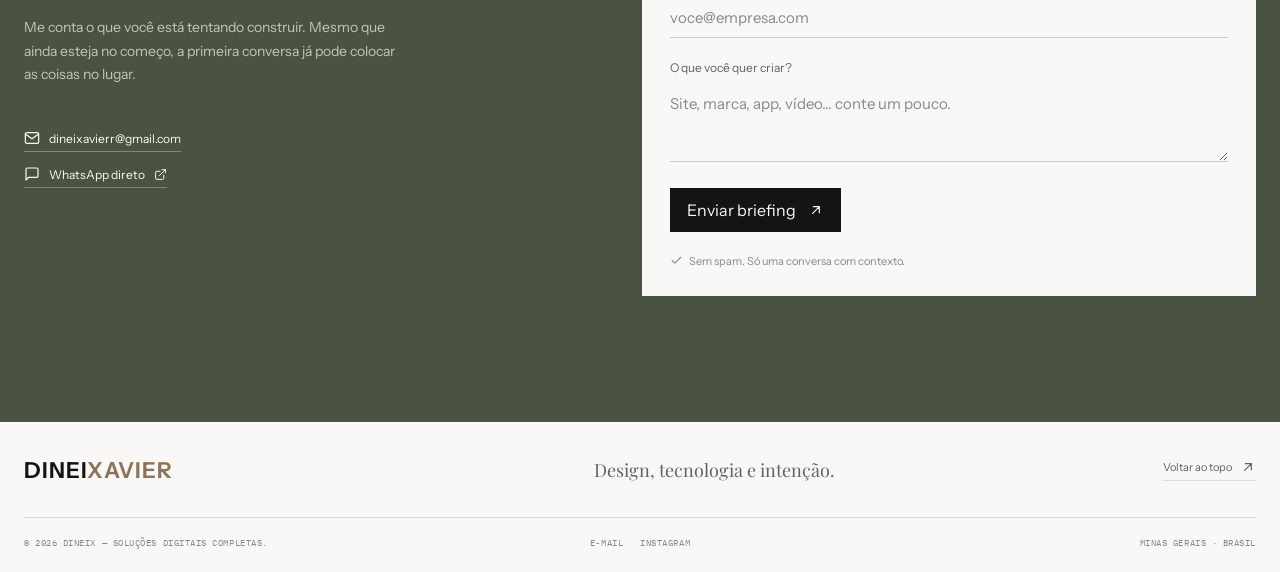
==== commit bd349077: "update hero and intro statements for clarity and impact" ====
--- a/index.html
+++ b/index.html
@@ -62,7 +62,7 @@
         <div class="hero-copy reveal">
           <span class="section-kicker">Estúdio independente · Juiz de Fora, MG</span>
           <h1>Ideias com <em>uma só voz</em>, em qualquer lugar que sua marca aparecer.</h1>
-          <p class="hero-lead">Sou o Dinei Xavier. junto design, tecnologia e direção para criar sites, identidades, aplicativos e vídeos que fazem sentido para quem vê — e para quem usa.</p>
+          <p class="hero-lead">Sou o Dinei Xavier. Integro design, tecnologia e direção para criar sites, identidades, aplicativos e vídeos que fazem sentido para quem vê — e para quem usa.</p>
           <div class="hero-actions">
             <button class="button-primary" data-scroll="portfolio">
               Explorar projetos
@@ -98,7 +98,7 @@
     <section class="intro-strip">
       <div class="intro-statement reveal">
         <span class="statement-mark">✳</span>
-        <p>Não é sobre fazer mais uma peça. É sobre construir uma linguagem que continue reconhecível quando o formato mudar.</p>
+        <p>Não é sobre fazer mais um projeto. É sobre construir uma linguagem que continue reconhecível quando o formato mudar.</p>
       </div>
       <div class="intro-facts reveal" style="transition-delay:.12s">
         <div><span>5</span> frentes de criação</div>
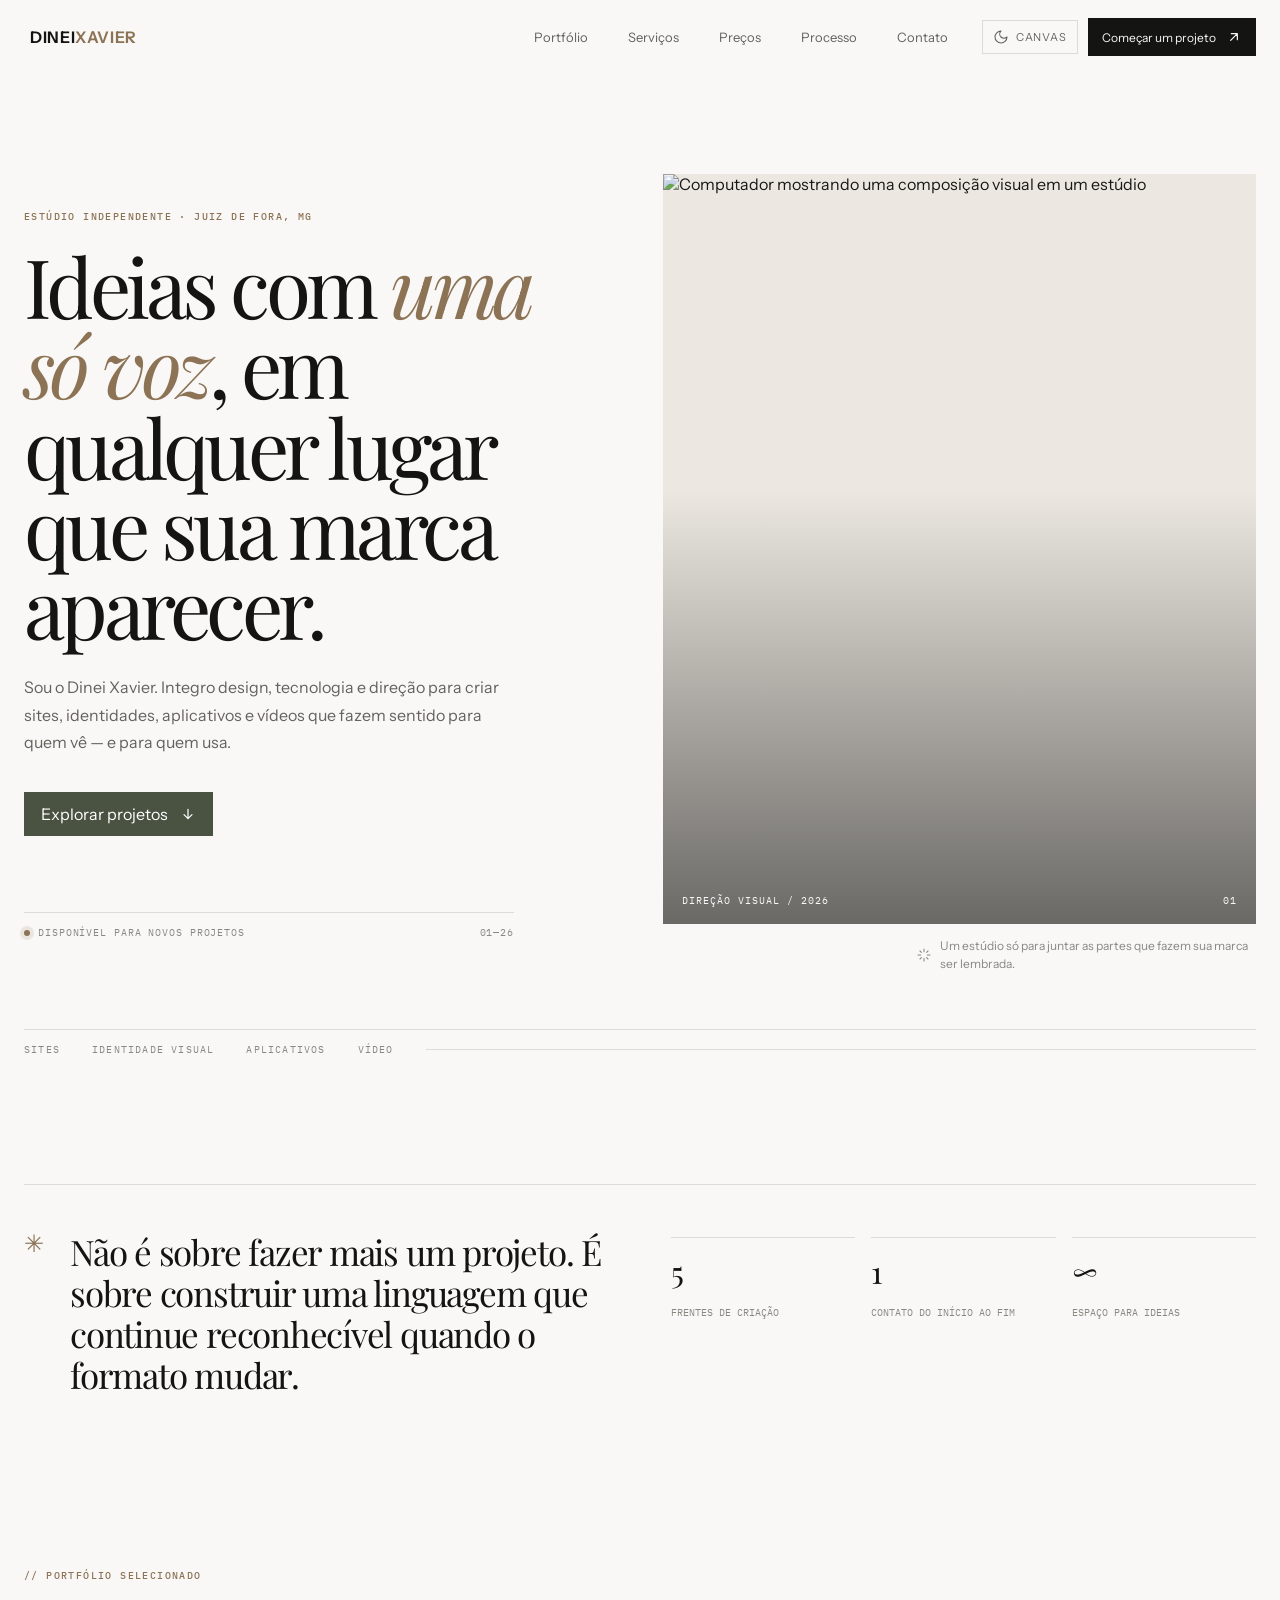
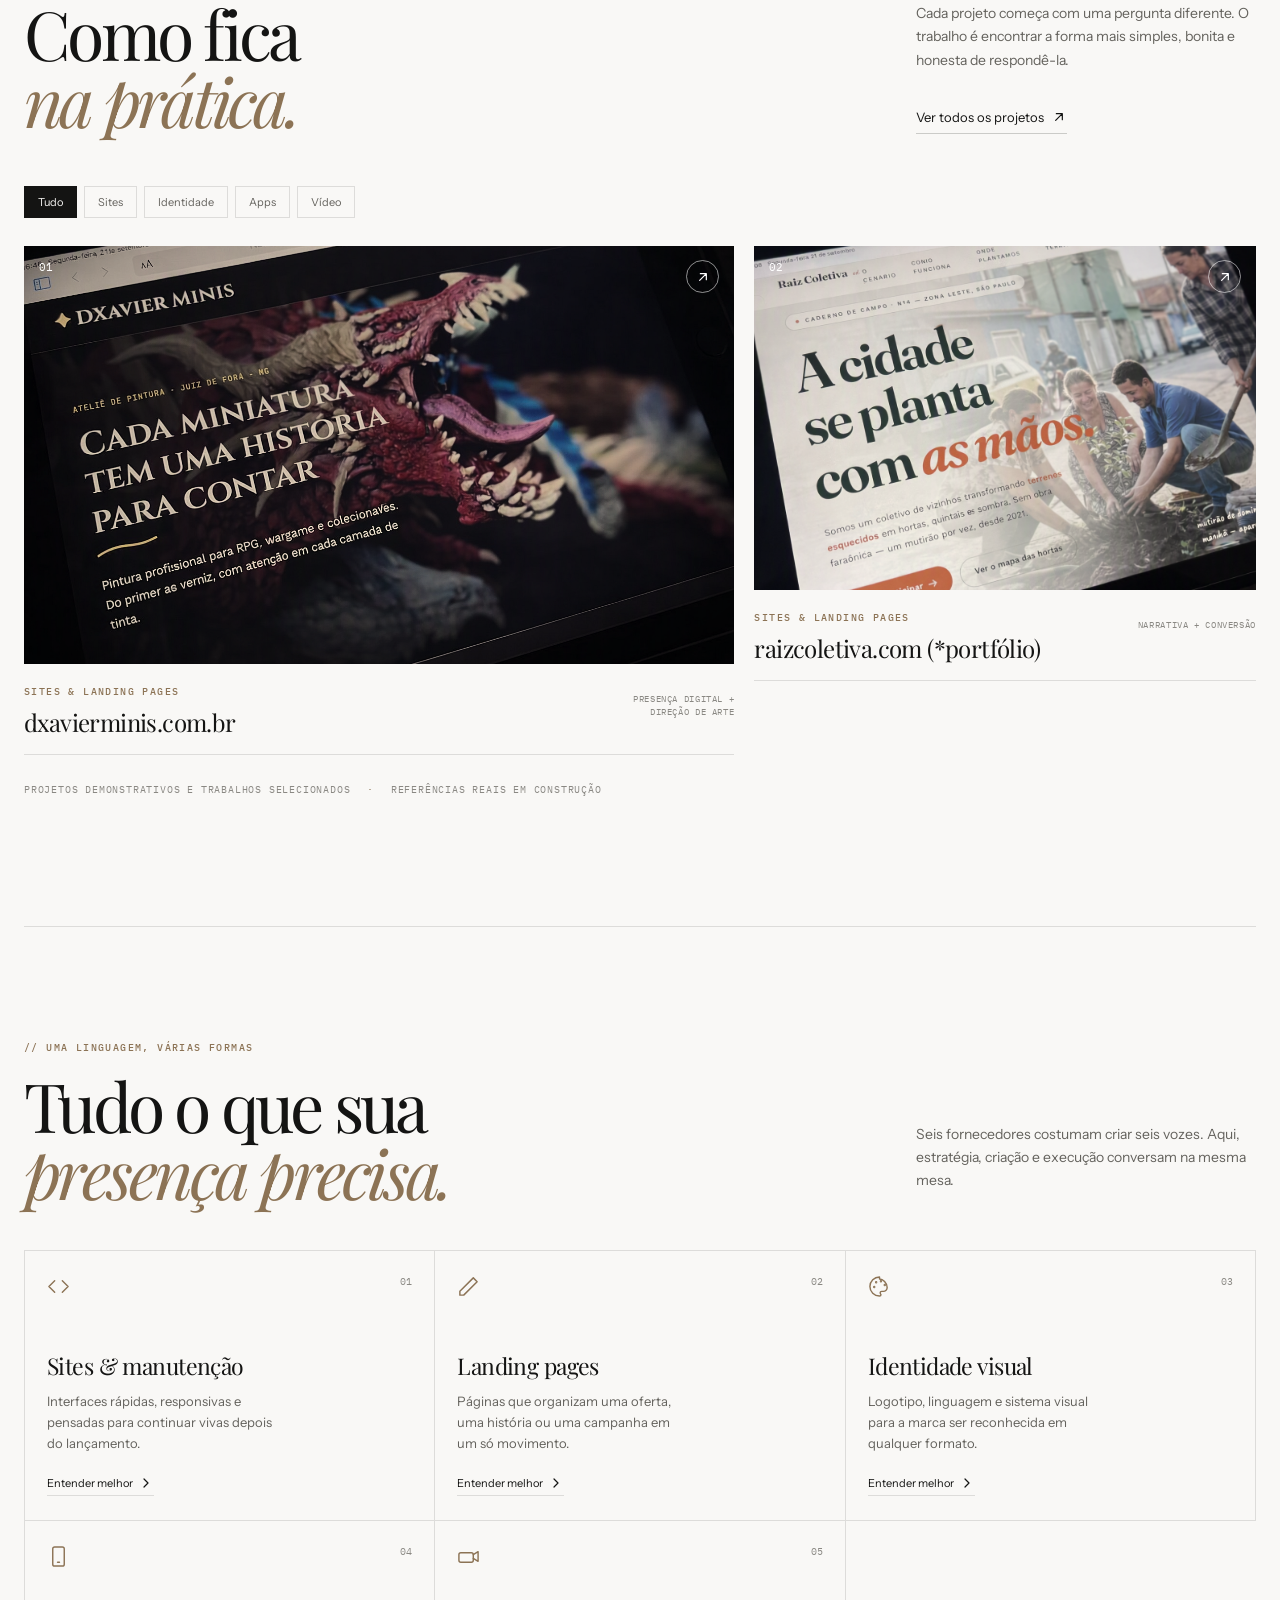
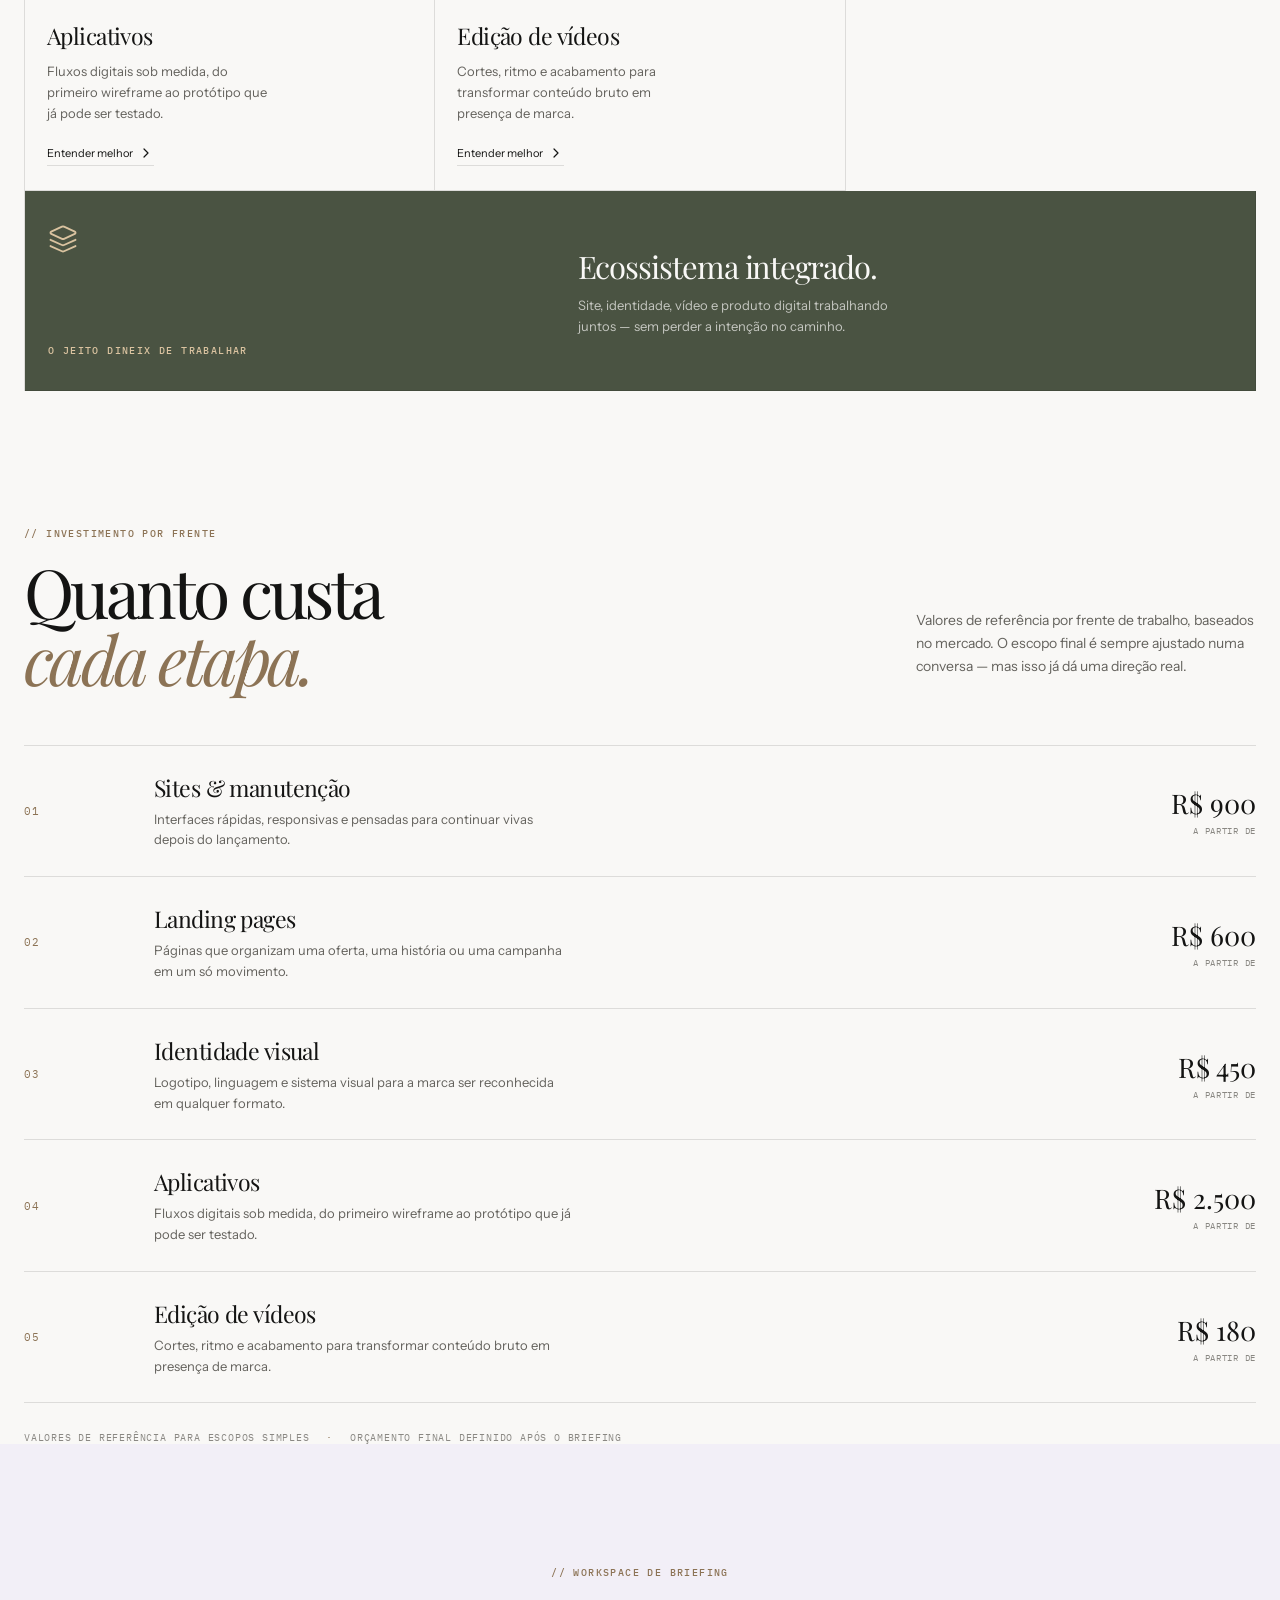
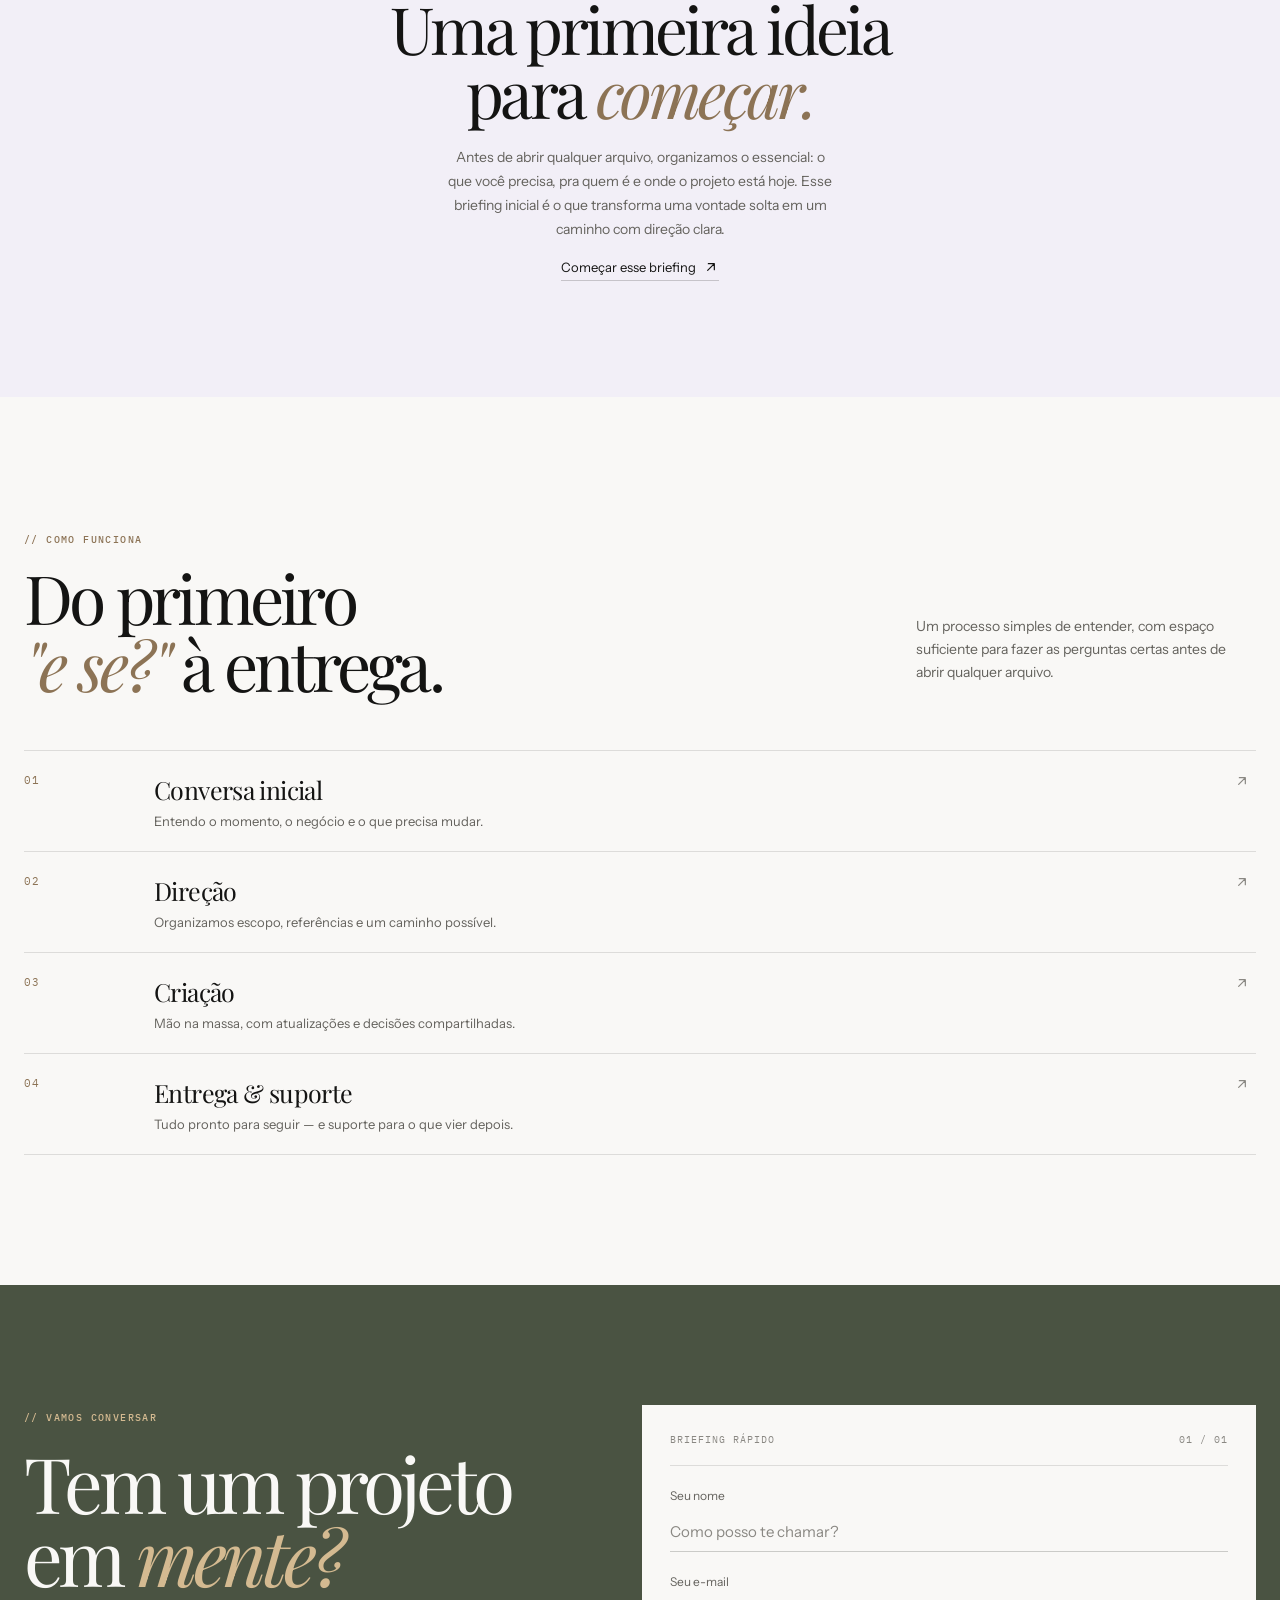
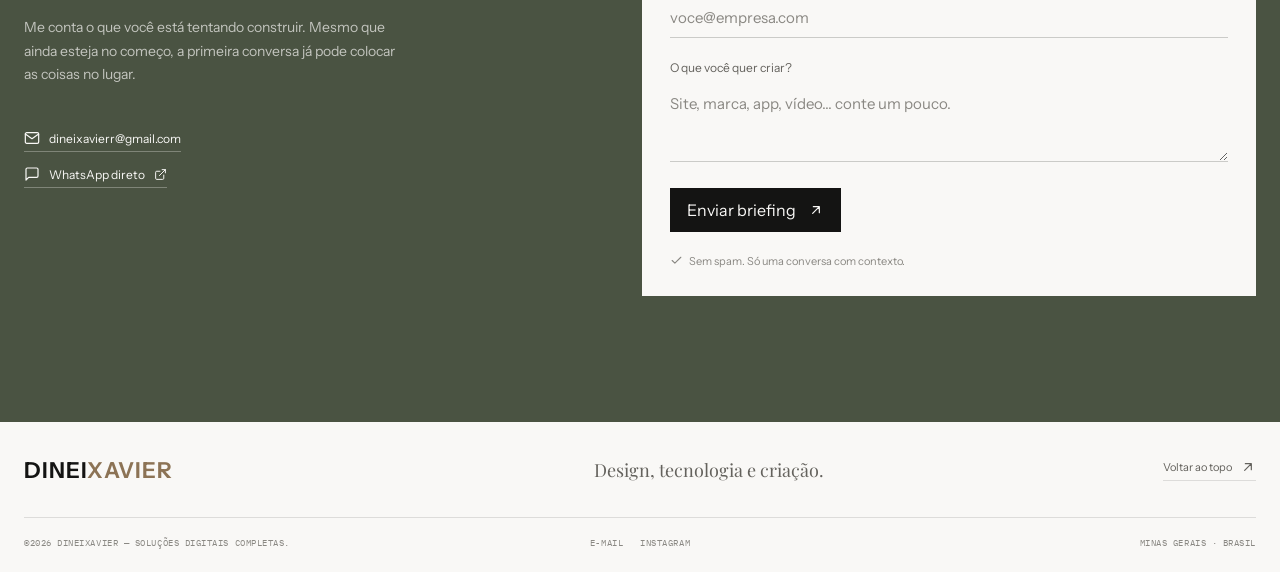
==== commit 78c1db8d: "update footer tagline and copyright to reflect brand name" ====
--- a/index.html
+++ b/index.html
@@ -406,7 +406,7 @@
           <p>Me conta o que você está tentando construir. Mesmo que ainda esteja no começo, a primeira conversa já pode colocar as coisas no lugar.</p>
           <div class="contact-direct">
             <a href="mailto:dineixavierr@gmail.com"><svg class="icon" viewBox="0 0 24 24" fill="none" stroke="currentColor" stroke-width="1.8" stroke-linecap="round" stroke-linejoin="round"><rect x="2" y="4" width="20" height="16" rx="2"/><path d="m22 6-10 7L2 6"/></svg> dineixavierr@gmail.com</a>
-            <a href="https://wa.me/5532984180744" target="_blank" rel="noreferrer"><svg class="icon" viewBox="0 0 24 24" fill="none" stroke="currentColor" stroke-width="1.8" stroke-linecap="round" stroke-linejoin="round"><path d="M21 15a2 2 0 0 1-2 2H7l-4 4V5a2 2 0 0 1 2-2h14a2 2 0 0 1 2 2Z"/></svg> WhatsApp direto <svg class="icon icon-sm" viewBox="0 0 24 24" fill="none" stroke="currentColor" stroke-width="1.8" stroke-linecap="round" stroke-linejoin="round"><path d="M18 13v6a2 2 0 0 1-2 2H5a2 2 0 0 1-2-2V8a2 2 0 0 1 2-2h6M15 3h6v6M10 14 21 3"/></svg></a>
+           <a href="https://wa.me/5532984180744" target="_blank" rel="noreferrer"><svg class="icon" viewBox="0 0 24 24" fill="none" stroke="currentColor" stroke-width="1.8" stroke-linecap="round" stroke-linejoin="round"><path d="M21 15a2 2 0 0 1-2 2H7l-4 4V5a2 2 0 0 1 2-2h14a2 2 0 0 1 2 2Z"/></svg> WhatsApp direto <svg class="icon icon-sm" viewBox="0 0 24 24" fill="none" stroke="currentColor" stroke-width="1.8" stroke-linecap="round" stroke-linejoin="round"><path d="M18 13v6a2 2 0 0 1-2 2H5a2 2 0 0 1-2-2V8a2 2 0 0 1 2-2h6M15 3h6v6M10 14 21 3"/></svg></a>
           </div>
         </div>
         <div class="contact-form-wrap reveal" style="transition-delay:.12s">
@@ -433,11 +433,11 @@
   <footer class="site-footer">
     <div class="footer-top">
       <span class="footer-brand">DINEI<span>XAVIER</span></span>
-      <p class="footer-tagline">Design, tecnologia e intenção.</p>
+      <p class="footer-tagline">Design, tecnologia e criação.</p>
       <button class="back-to-top" data-scroll="inicio">Voltar ao topo <svg class="icon" viewBox="0 0 24 24" fill="none" stroke="currentColor" stroke-width="1.8" stroke-linecap="round" stroke-linejoin="round"><path d="M7 17 17 7M8 7h9v9"/></svg></button>
     </div>
     <div class="footer-bottom">
-      <span>© 2026 DINEIX — Soluções digitais completas.</span>
+      <span>©2026 DINEIXAVIER — Soluções digitais completas.</span>
       <div>
         <a href="mailto:dineixavierr@gmail.com">E-mail</a>
         <a href="https://www.instagram.com" target="_blank" rel="noreferrer">Instagram</a>
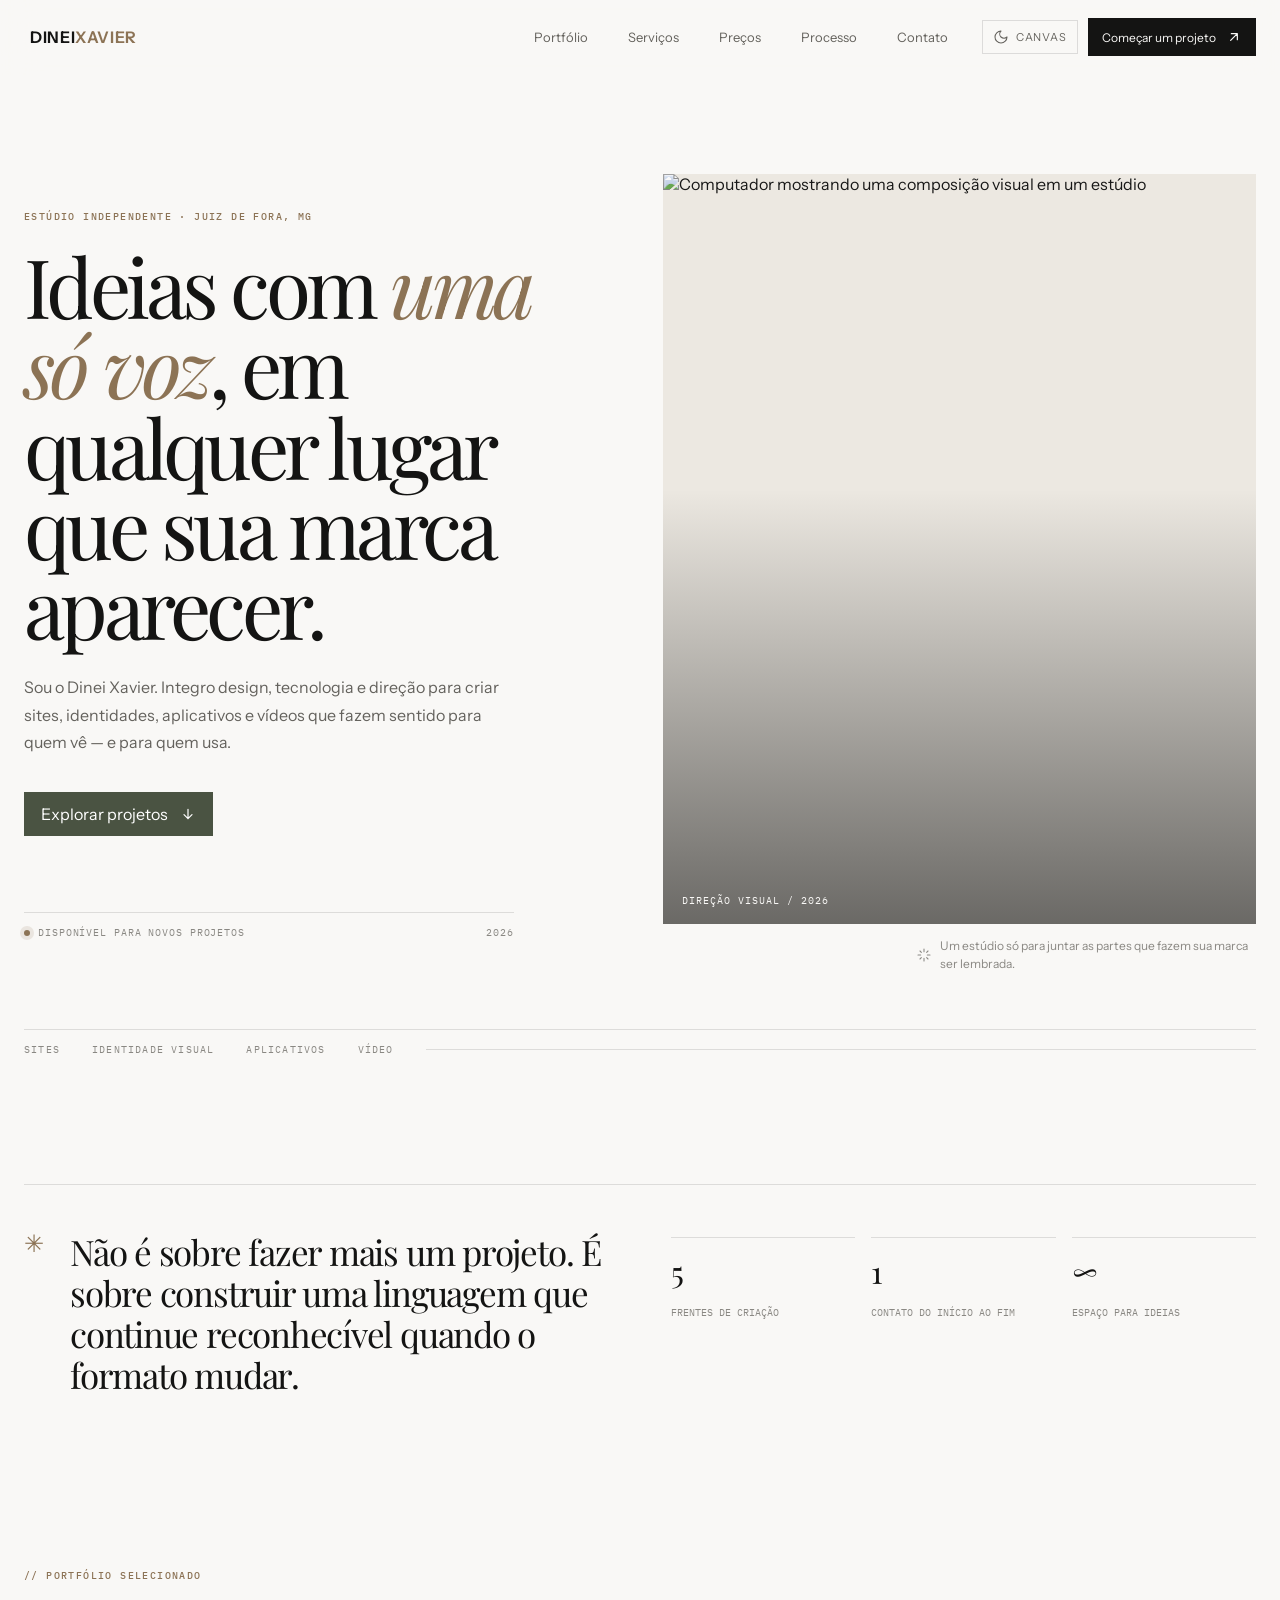
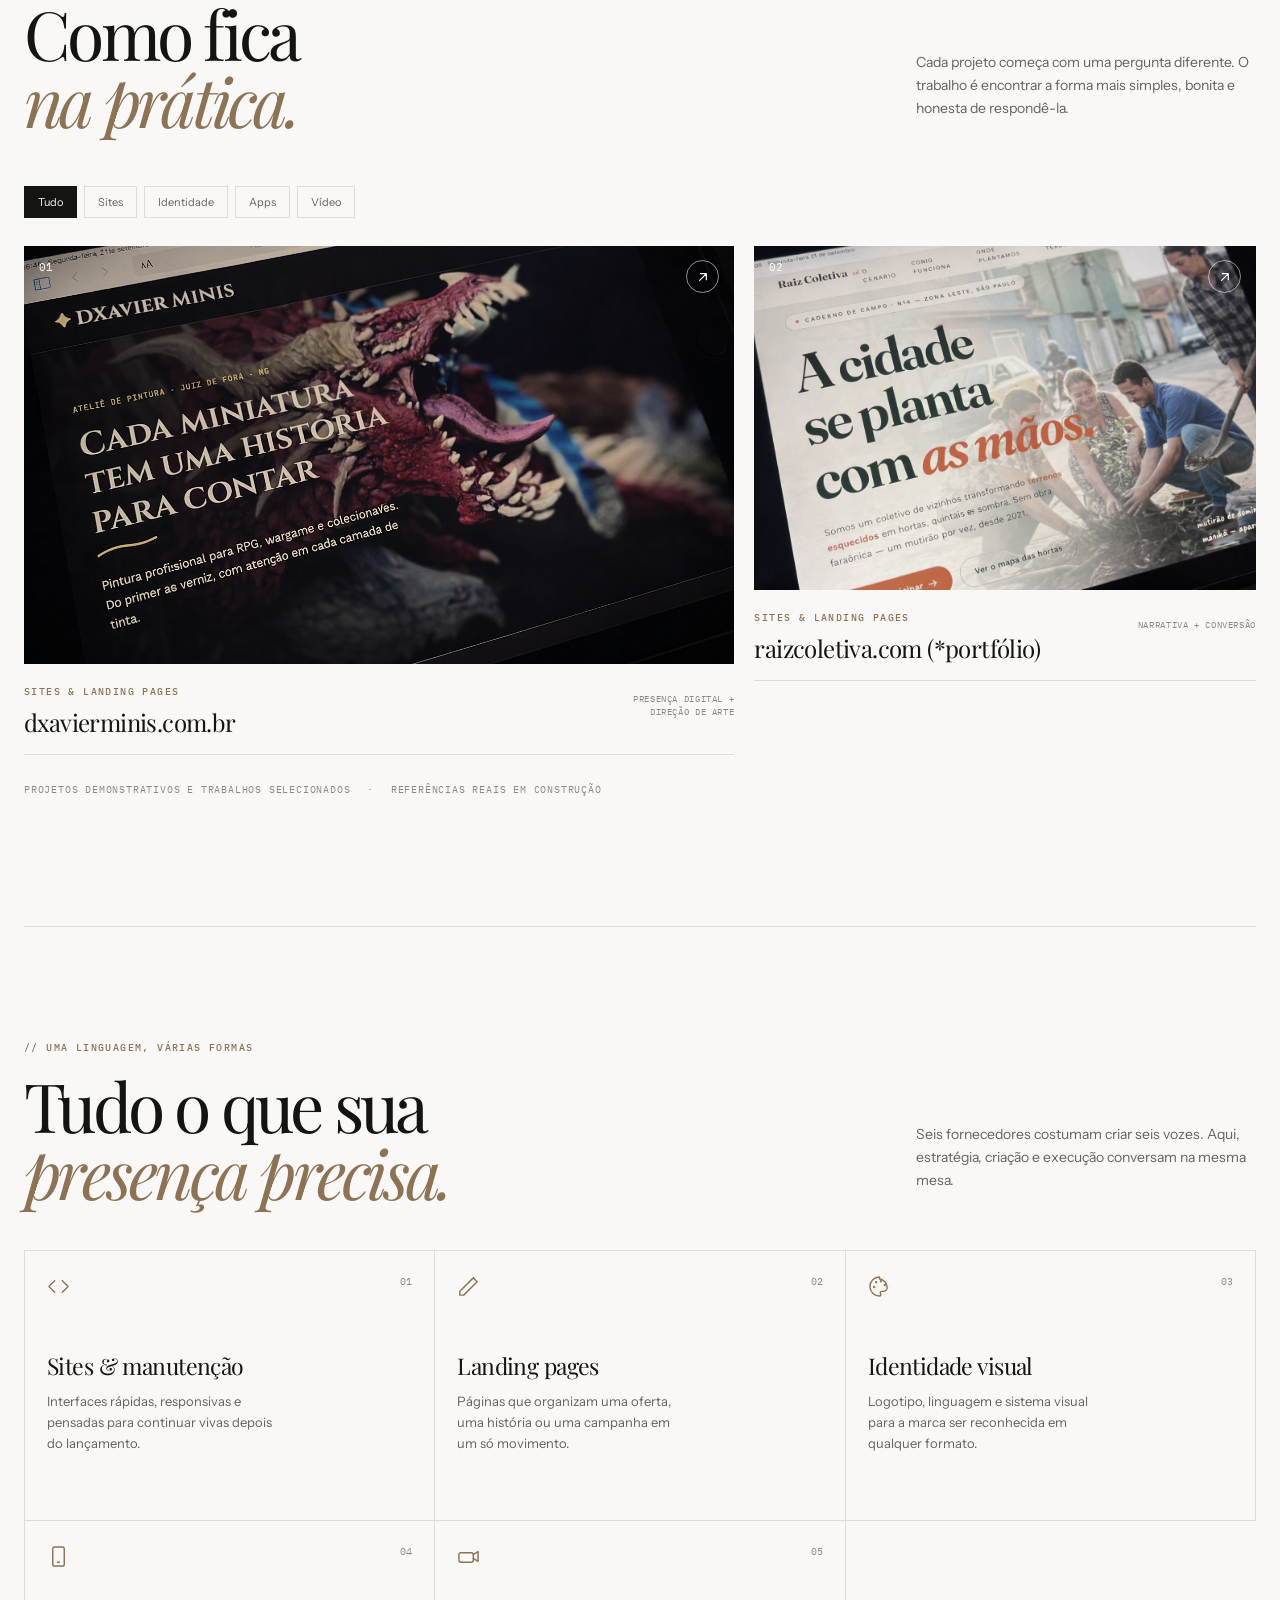
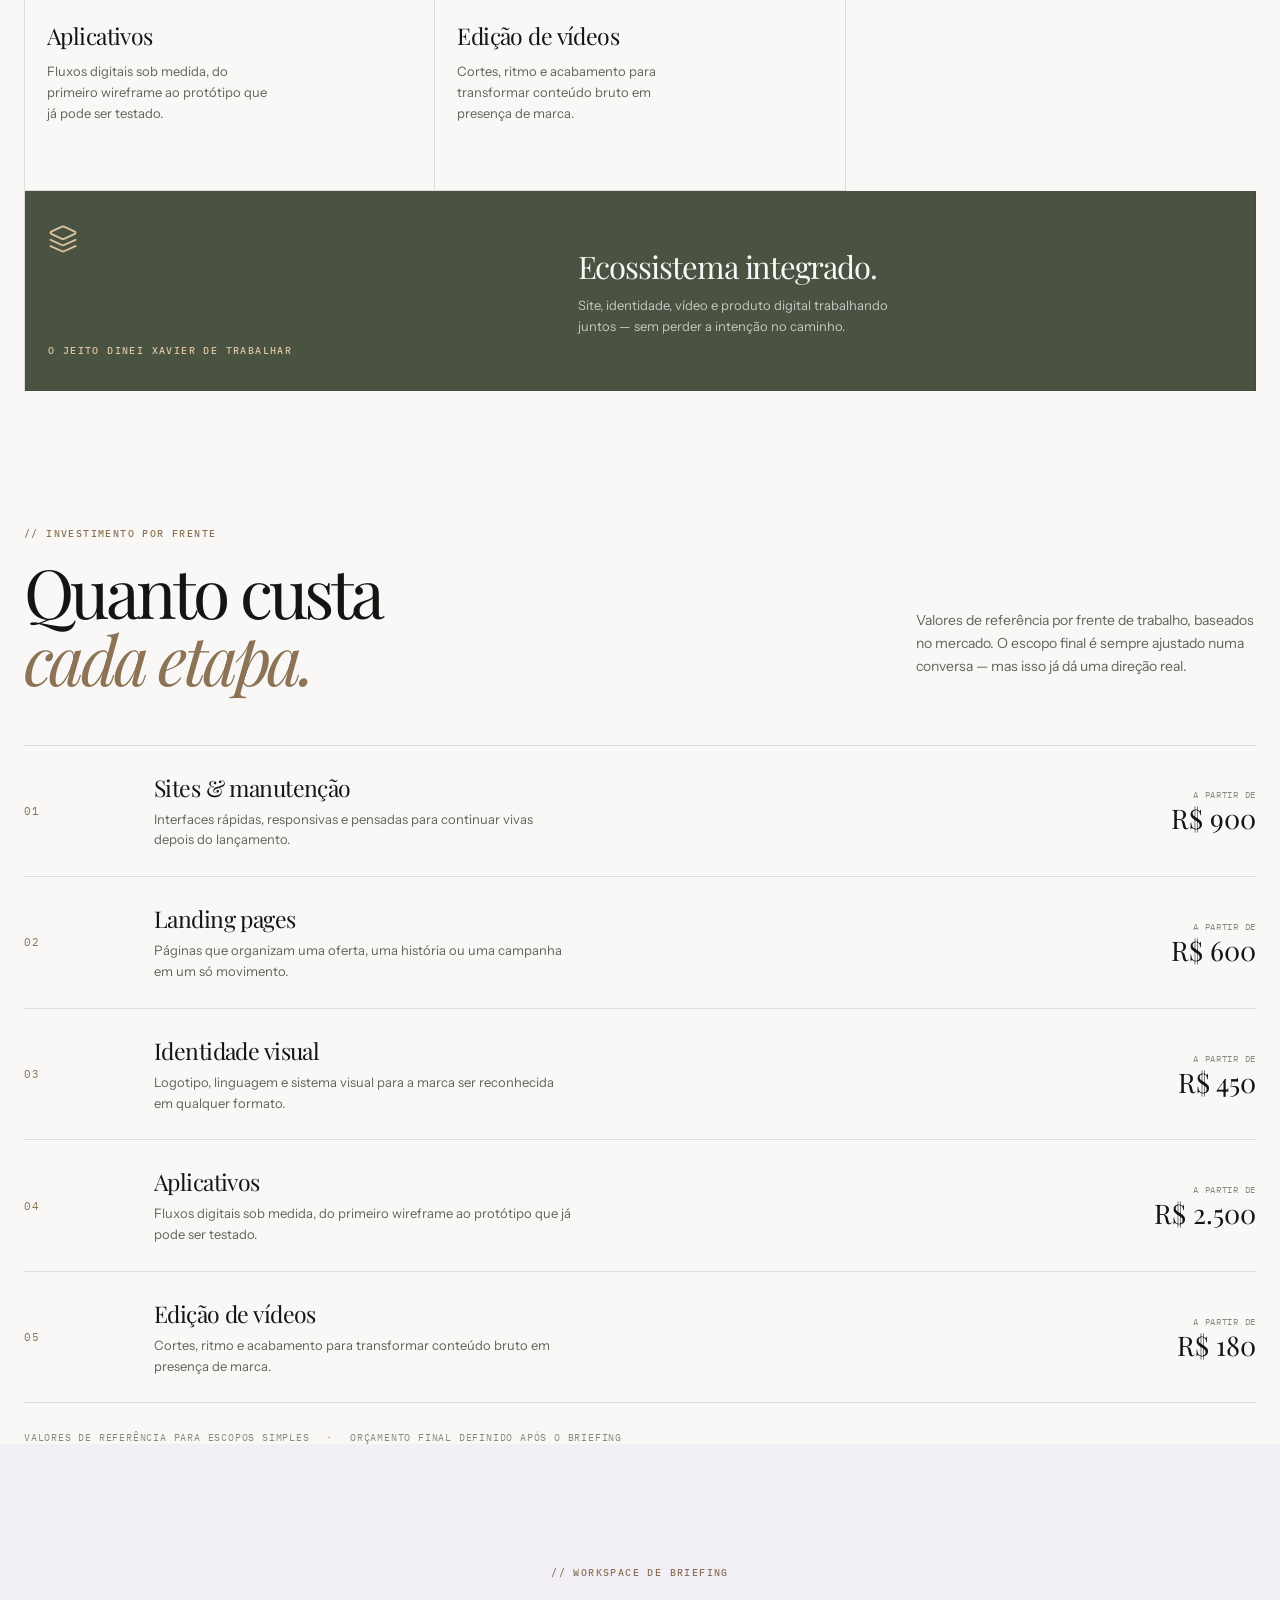
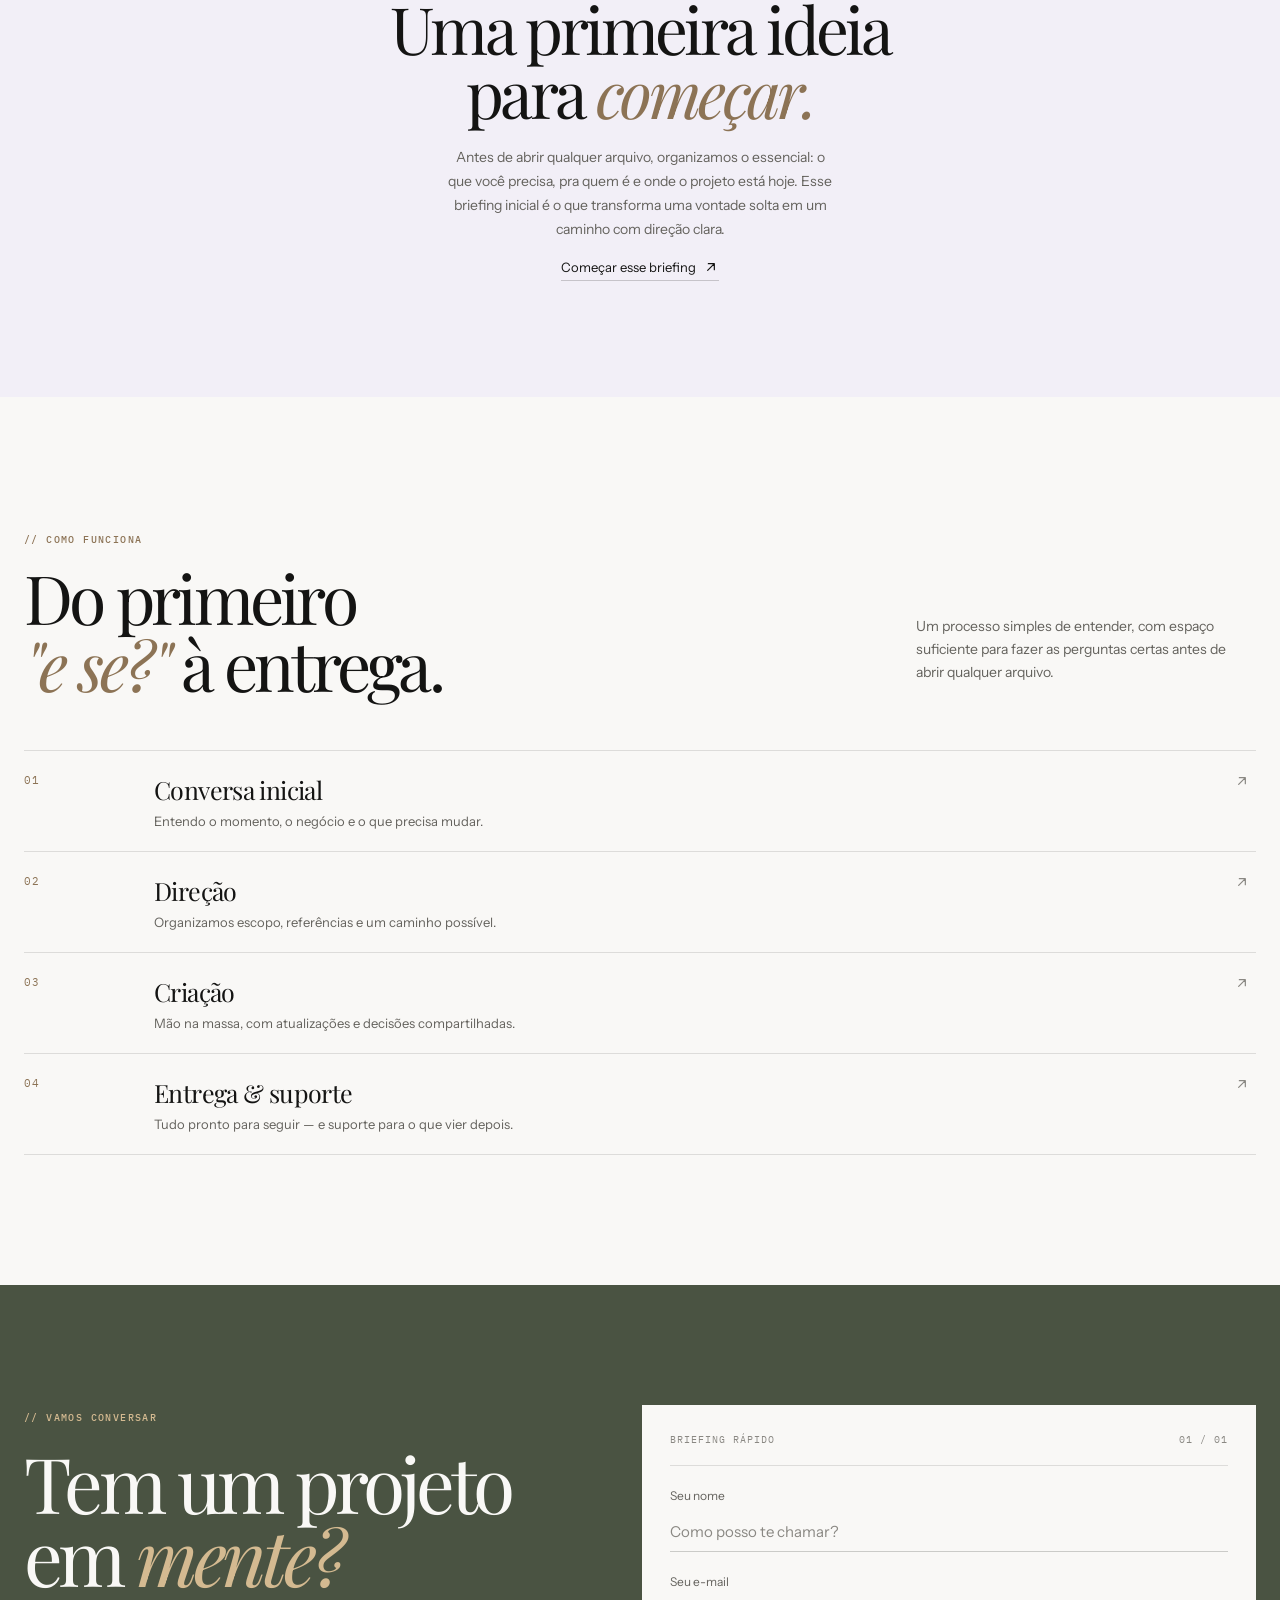
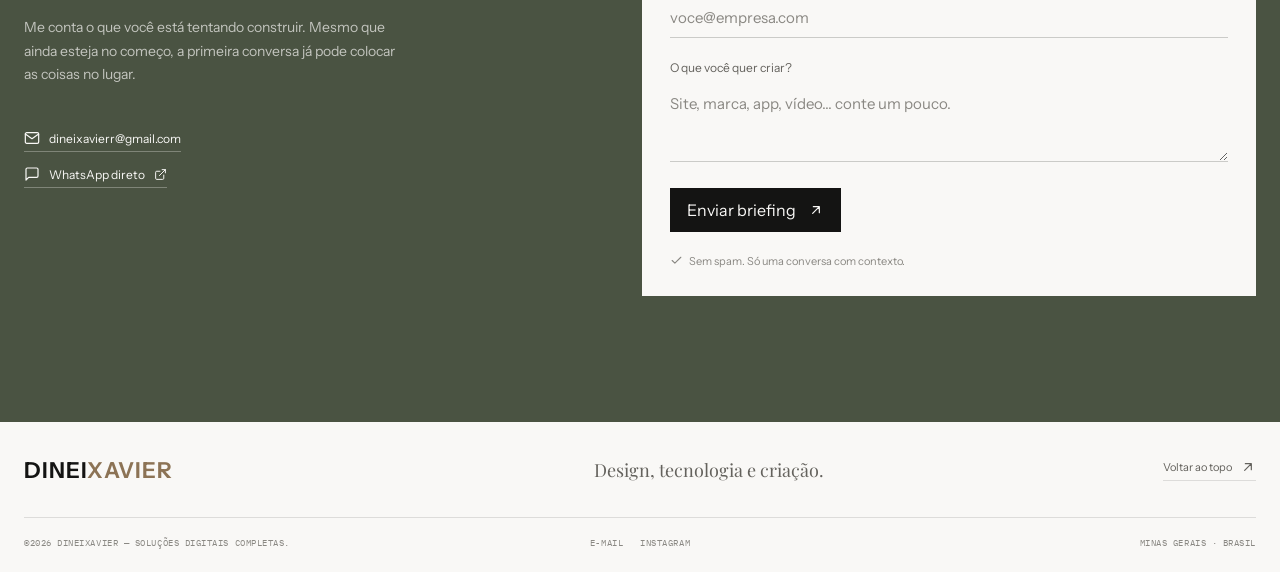
==== commit ce345f0d: "Enhance hero section with background animation and responsive canvas adjustments" ====
--- a/index.html
+++ b/index.html
@@ -71,7 +71,7 @@
           </div>
           <div class="hero-meta">
             <div><span class="status-dot"></span>Disponível para novos projetos</div>
-            <span>01—26</span>
+            <span>2026</span>
           </div>
         </div>
         <div class="hero-visual reveal" style="transition-delay:.20s">
@@ -79,7 +79,6 @@
             <img src="https://images.pexels.com/photos/326514/pexels-photo-326514.jpeg?auto=compress&cs=tinysrgb&w=1600" alt="Computador mostrando uma composição visual em um estúdio">
             <div class="visual-overlay">
               <span>Direção visual / 2026</span>
-              <span>01</span>
             </div>
           </div>
           <div class="hero-note">
@@ -116,10 +115,6 @@
         </div>
         <div class="section-heading-aside reveal" style="transition-delay:.4s">
           <p>Cada projeto começa com uma pergunta diferente. O trabalho é encontrar a forma mais simples, bonita e honesta de respondê-la.</p>
-          <button class="text-action" id="portfolio-all-link">
-            Ver todos os projetos
-            <svg class="icon" viewBox="0 0 24 24" fill="none" stroke="currentColor" stroke-width="1.8" stroke-linecap="round" stroke-linejoin="round"><path d="M7 17 17 7M8 7h9v9"/></svg>
-          </button>
         </div>
       </div>
 
@@ -254,8 +249,7 @@
           </div>
           <h3>Sites & manutenção</h3>
           <p>Interfaces rápidas, responsivas e pensadas para continuar vivas depois do lançamento.</p>
-          <button class="service-link">Entender melhor <svg class="icon" viewBox="0 0 24 24" fill="none" stroke="currentColor" stroke-width="1.8" stroke-linecap="round" stroke-linejoin="round"><path d="m9 6 6 6-6 6"/></svg></button>
-        </div>
+         </div>
         <div class="service-card">
           <div class="service-card-top">
             <svg class="icon icon-lg" viewBox="0 0 24 24" fill="none" stroke="currentColor" stroke-width="1.5" stroke-linecap="round" stroke-linejoin="round"><path d="m17 3 4 4L7 21H3v-4Z"/></svg>
@@ -263,8 +257,7 @@
           </div>
           <h3>Landing pages</h3>
           <p>Páginas que organizam uma oferta, uma história ou uma campanha em um só movimento.</p>
-          <button class="service-link">Entender melhor <svg class="icon" viewBox="0 0 24 24" fill="none" stroke="currentColor" stroke-width="1.8" stroke-linecap="round" stroke-linejoin="round"><path d="m9 6 6 6-6 6"/></svg></button>
-        </div>
+                  </div>
         <div class="service-card">
           <div class="service-card-top">
             <svg class="icon icon-lg" viewBox="0 0 24 24" fill="none" stroke="currentColor" stroke-width="1.5" stroke-linecap="round" stroke-linejoin="round"><circle cx="13.5" cy="6.5" r=".5"/><circle cx="17.5" cy="10.5" r=".5"/><circle cx="8.5" cy="7.5" r=".5"/><circle cx="6.5" cy="12.5" r=".5"/><path d="M12 2a10 10 0 1 0 0 20c1 0 1.5-.5 1.5-1.3 0-.4-.15-.7-.4-1a1.9 1.9 0 0 1-.4-1.1c0-.8.7-1.5 1.6-1.5H16a4 4 0 0 0 4-4c0-5-4.5-9-8-9Z"/></svg>
@@ -272,7 +265,6 @@
           </div>
           <h3>Identidade visual</h3>
           <p>Logotipo, linguagem e sistema visual para a marca ser reconhecida em qualquer formato.</p>
-          <button class="service-link">Entender melhor <svg class="icon" viewBox="0 0 24 24" fill="none" stroke="currentColor" stroke-width="1.8" stroke-linecap="round" stroke-linejoin="round"><path d="m9 6 6 6-6 6"/></svg></button>
         </div>
         <div class="service-card">
           <div class="service-card-top">
@@ -281,7 +273,6 @@
           </div>
           <h3>Aplicativos</h3>
           <p>Fluxos digitais sob medida, do primeiro wireframe ao protótipo que já pode ser testado.</p>
-          <button class="service-link">Entender melhor <svg class="icon" viewBox="0 0 24 24" fill="none" stroke="currentColor" stroke-width="1.8" stroke-linecap="round" stroke-linejoin="round"><path d="m9 6 6 6-6 6"/></svg></button>
         </div>
         <div class="service-card">
           <div class="service-card-top">
@@ -290,13 +281,12 @@
           </div>
           <h3>Edição de vídeos</h3>
           <p>Cortes, ritmo e acabamento para transformar conteúdo bruto em presença de marca.</p>
-          <button class="service-link">Entender melhor <svg class="icon" viewBox="0 0 24 24" fill="none" stroke="currentColor" stroke-width="1.8" stroke-linecap="round" stroke-linejoin="round"><path d="m9 6 6 6-6 6"/></svg></button>
         </div>
 
         <div class="ecosystem-card">
           <div>
             <svg class="icon icon-xl" viewBox="0 0 24 24" fill="none" stroke="currentColor" stroke-width="1.5" stroke-linecap="round" stroke-linejoin="round"><path d="m12.83 2.18a2 2 0 0 0-1.66 0L2.6 6.08a1 1 0 0 0 0 1.83l8.58 3.91a2 2 0 0 0 1.66 0l8.58-3.9a1 1 0 0 0 0-1.83Z"/><path d="m22 17.65-9.17 4.16a2 2 0 0 1-1.66 0L2 17.65M22 12.65l-9.17 4.16a2 2 0 0 1-1.66 0L2 12.65"/></svg>
-            <span class="card-eyebrow">O jeito DINEIX de trabalhar</span>
+            <span class="card-eyebrow">O jeito DINEI XAVIER de trabalhar</span>
           </div>
           <div>
             <h3>Ecossistema integrado.</h3>
@@ -321,27 +311,27 @@
         <div class="pricing-item reveal">
           <span class="pricing-number">01</span>
           <div><h3>Sites & manutenção</h3><p>Interfaces rápidas, responsivas e pensadas para continuar vivas depois do lançamento.</p></div>
-          <div class="pricing-value"><strong>R$ 900</strong><span>a partir de</span></div>
+          <div class="pricing-value"><span>a partir de</span><strong>R$ 900</strong></div>
         </div>
         <div class="pricing-item reveal" style="transition-delay:.05s">
           <span class="pricing-number">02</span>
           <div><h3>Landing pages</h3><p>Páginas que organizam uma oferta, uma história ou uma campanha em um só movimento.</p></div>
-          <div class="pricing-value"><strong>R$ 600</strong><span>a partir de</span></div>
+          <div class="pricing-value"><span>a partir de</span><strong>R$ 600</strong></div>
         </div>
         <div class="pricing-item reveal" style="transition-delay:.1s">
           <span class="pricing-number">03</span>
           <div><h3>Identidade visual</h3><p>Logotipo, linguagem e sistema visual para a marca ser reconhecida em qualquer formato.</p></div>
-          <div class="pricing-value"><strong>R$ 450</strong><span>a partir de</span></div>
+          <div class="pricing-value"><span>a partir de</span><strong>R$ 450</strong></div>
         </div>
         <div class="pricing-item reveal" style="transition-delay:.15s">
           <span class="pricing-number">04</span>
           <div><h3>Aplicativos</h3><p>Fluxos digitais sob medida, do primeiro wireframe ao protótipo que já pode ser testado.</p></div>
-          <div class="pricing-value"><strong>R$ 2.500</strong><span>a partir de</span></div>
+          <div class="pricing-value"><span>a partir de</span><strong>R$ 2.500</strong></div>
         </div>
         <div class="pricing-item reveal" style="transition-delay:.2s">
           <span class="pricing-number">05</span>
           <div><h3>Edição de vídeos</h3><p>Cortes, ritmo e acabamento para transformar conteúdo bruto em presença de marca.</p></div>
-          <div class="pricing-value"><strong>R$ 180</strong><span>a partir de</span></div>
+          <div class="pricing-value"><span>a partir de</span><strong>R$ 180</strong></div>
         </div>
       </div>
       <div class="portfolio-footnote">Valores de referência para escopos simples <span>·</span> orçamento final definido após o briefing</div>
--- a/styles.css
+++ b/styles.css
@@ -301,4 +301,9 @@
 
 @media (prefers-reduced-motion: reduce) {
   *, *::before, *::after { animation-duration: .001ms !important; animation-iteration-count: 1 !important; scroll-behavior: auto !important; transition-duration: .001ms !important; }
-}
+  .hero-canvas { display: none; }
+}
+
+@media (max-width: 640px) {
+  .hero-canvas { opacity: .55; }
+}
